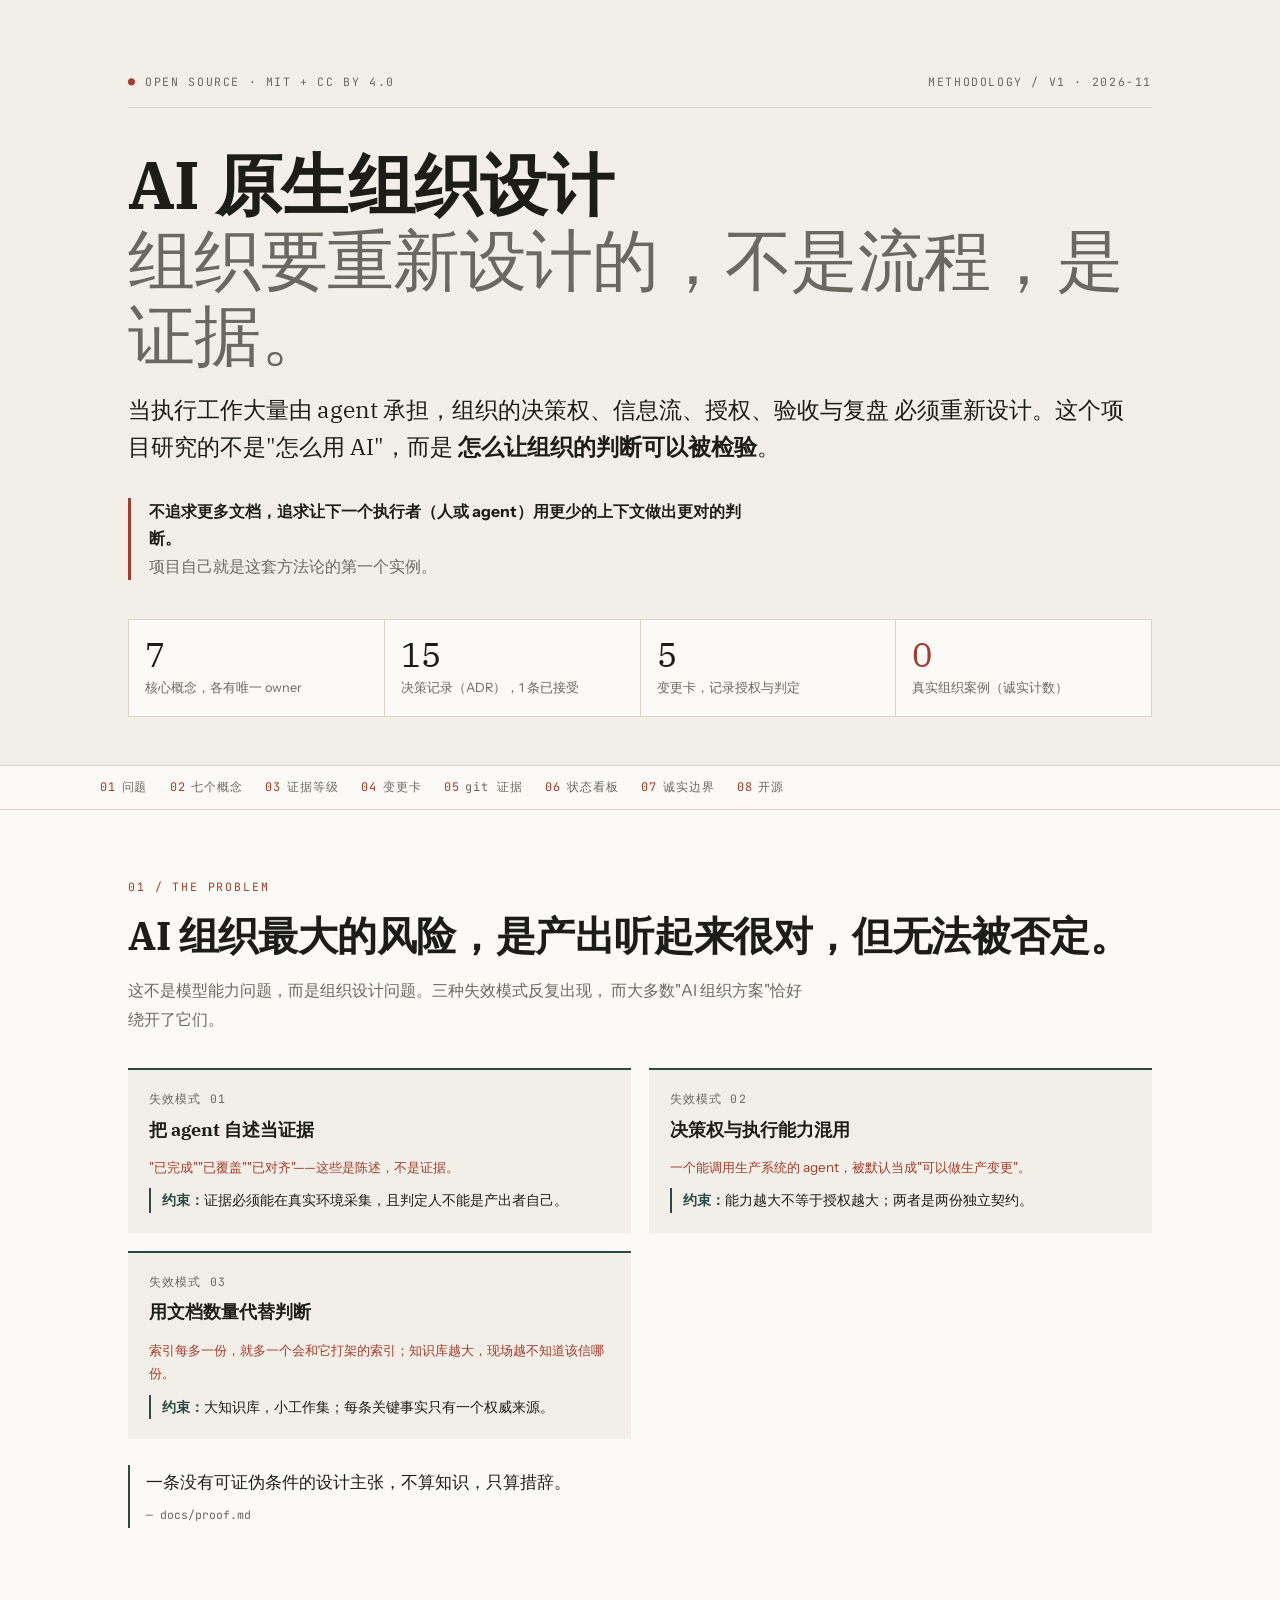
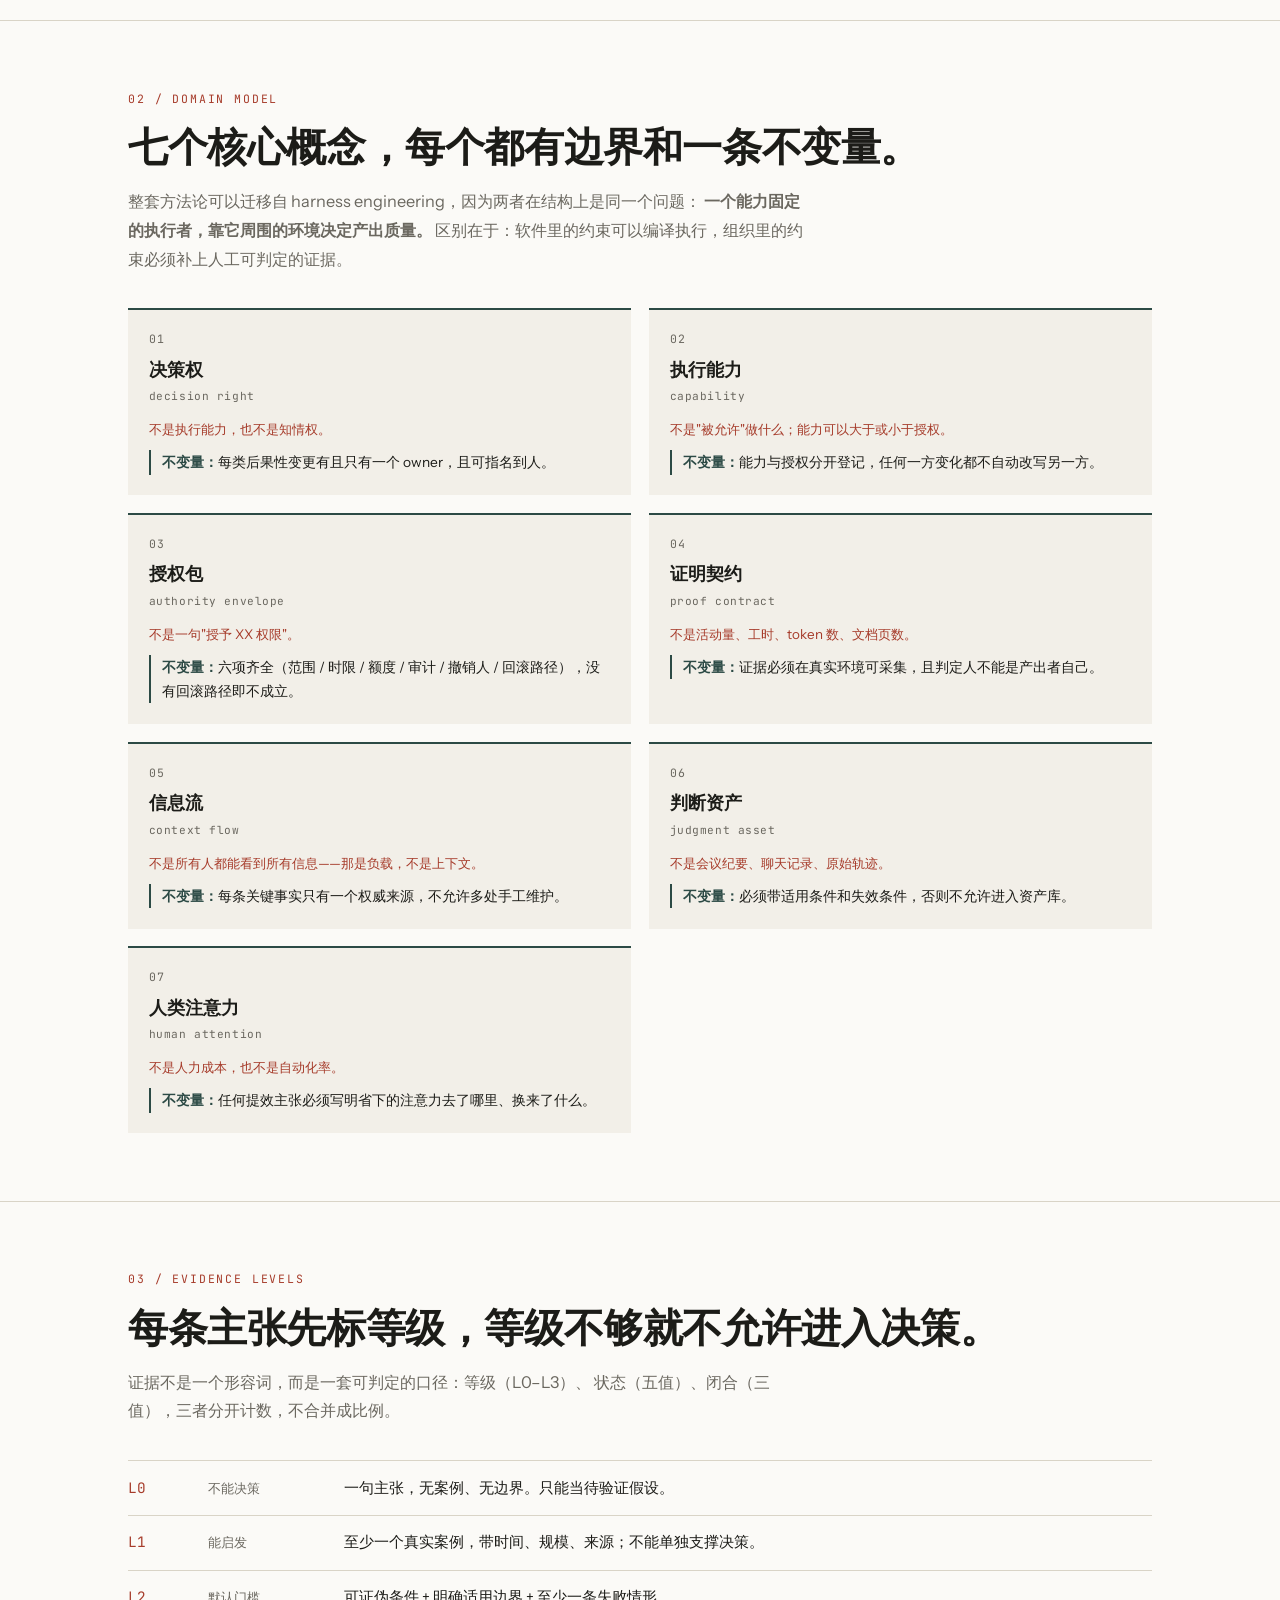
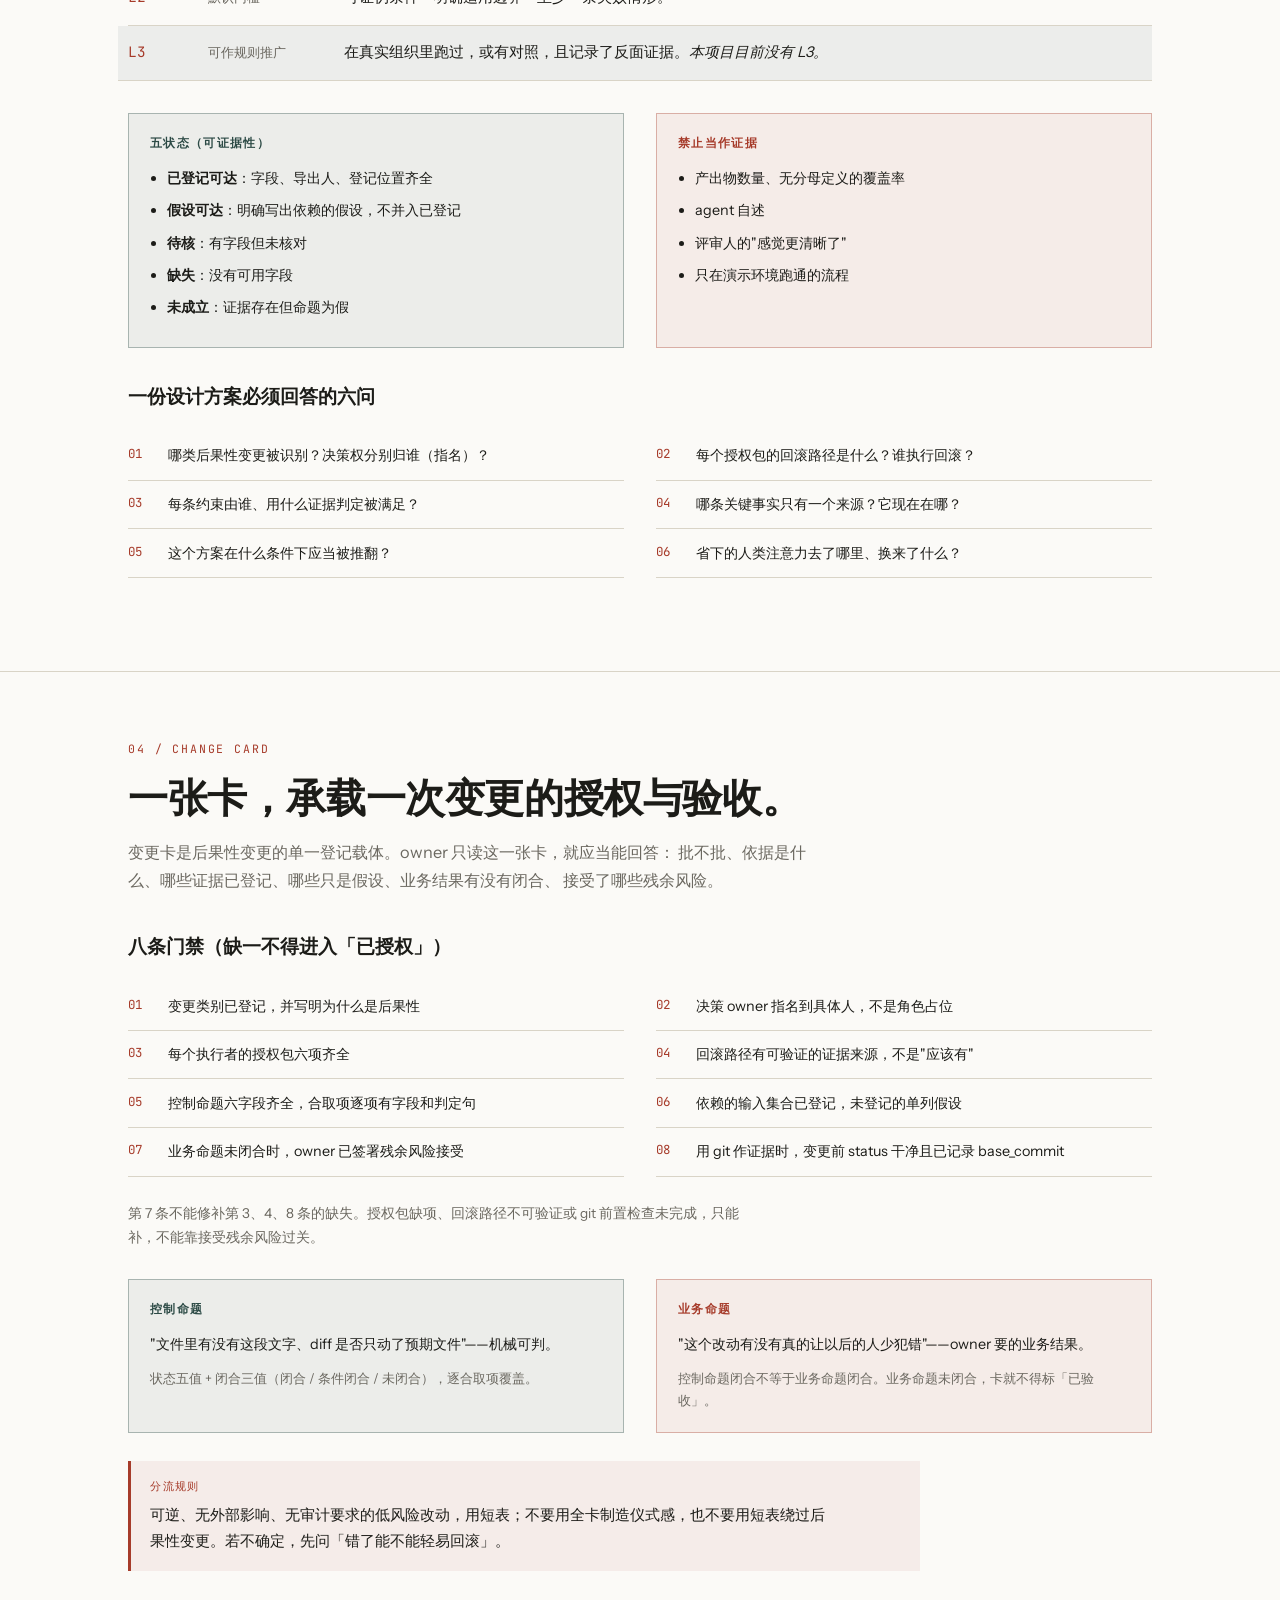
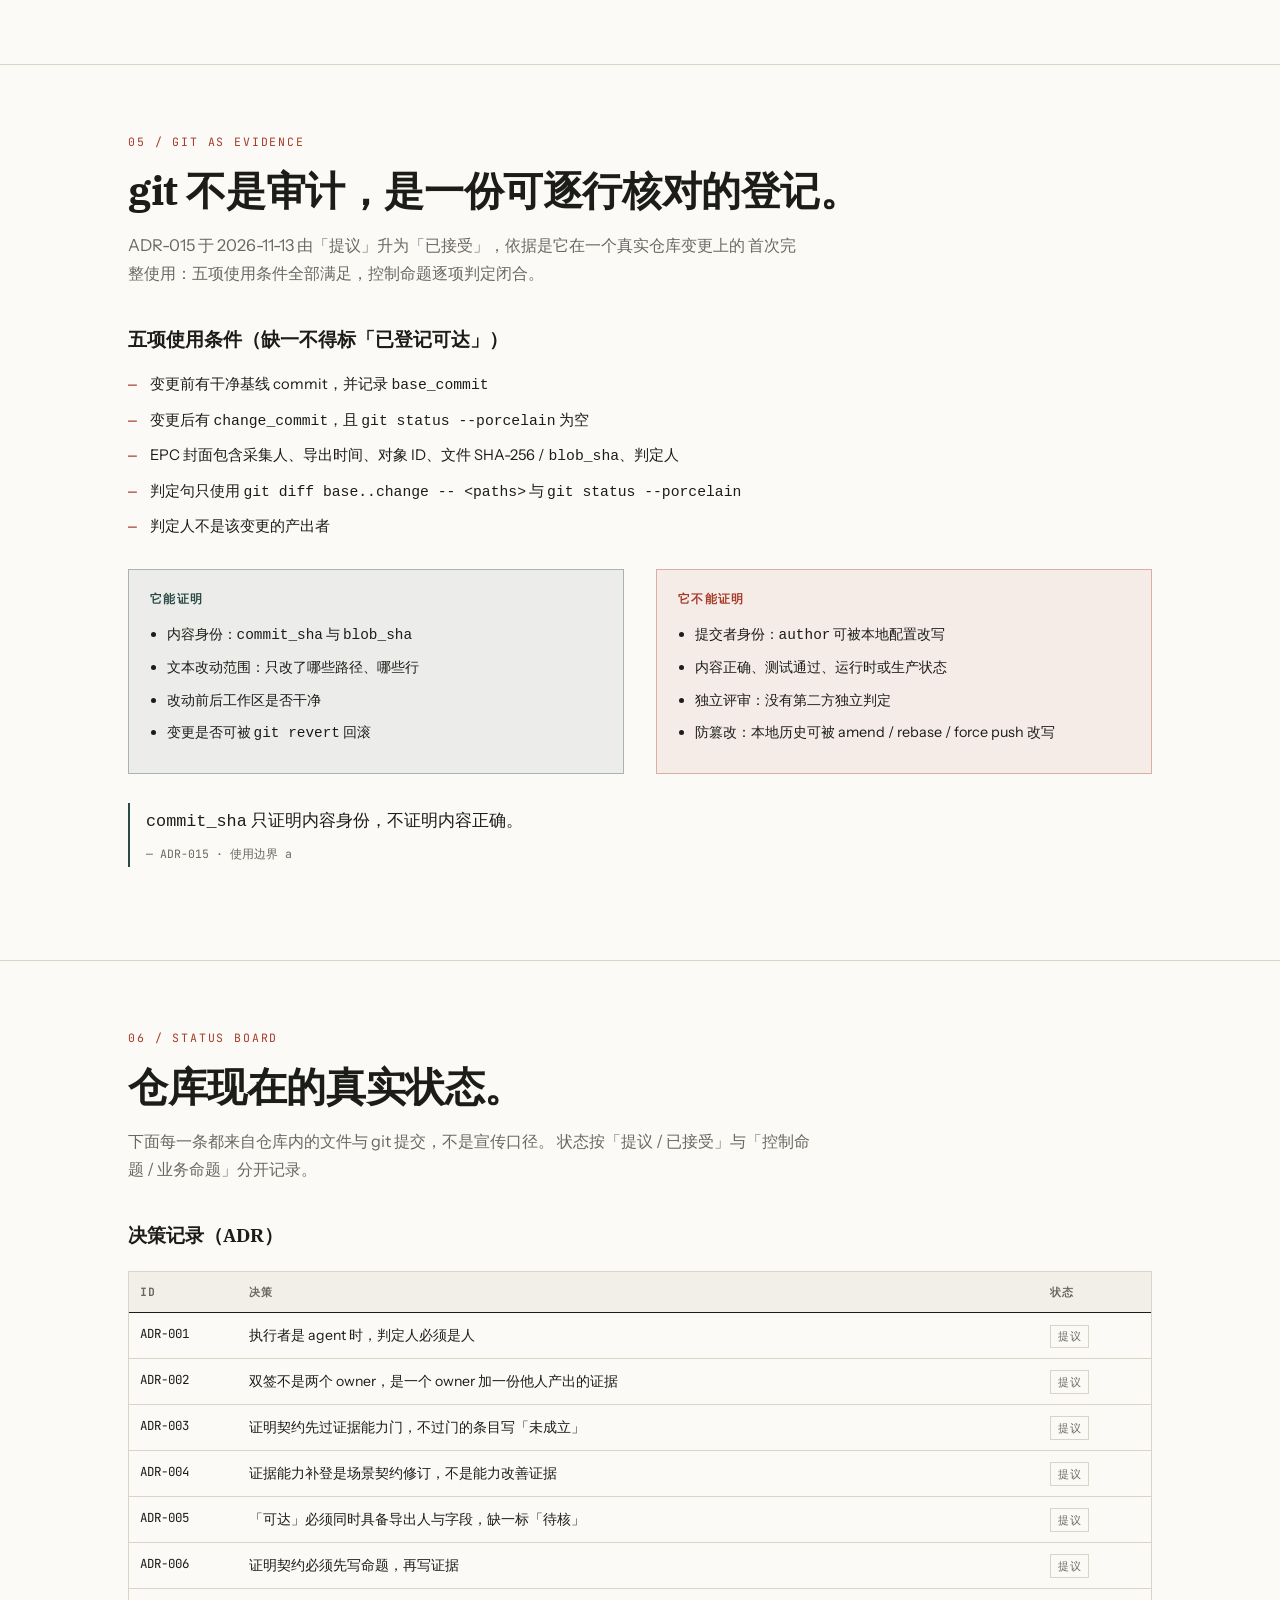
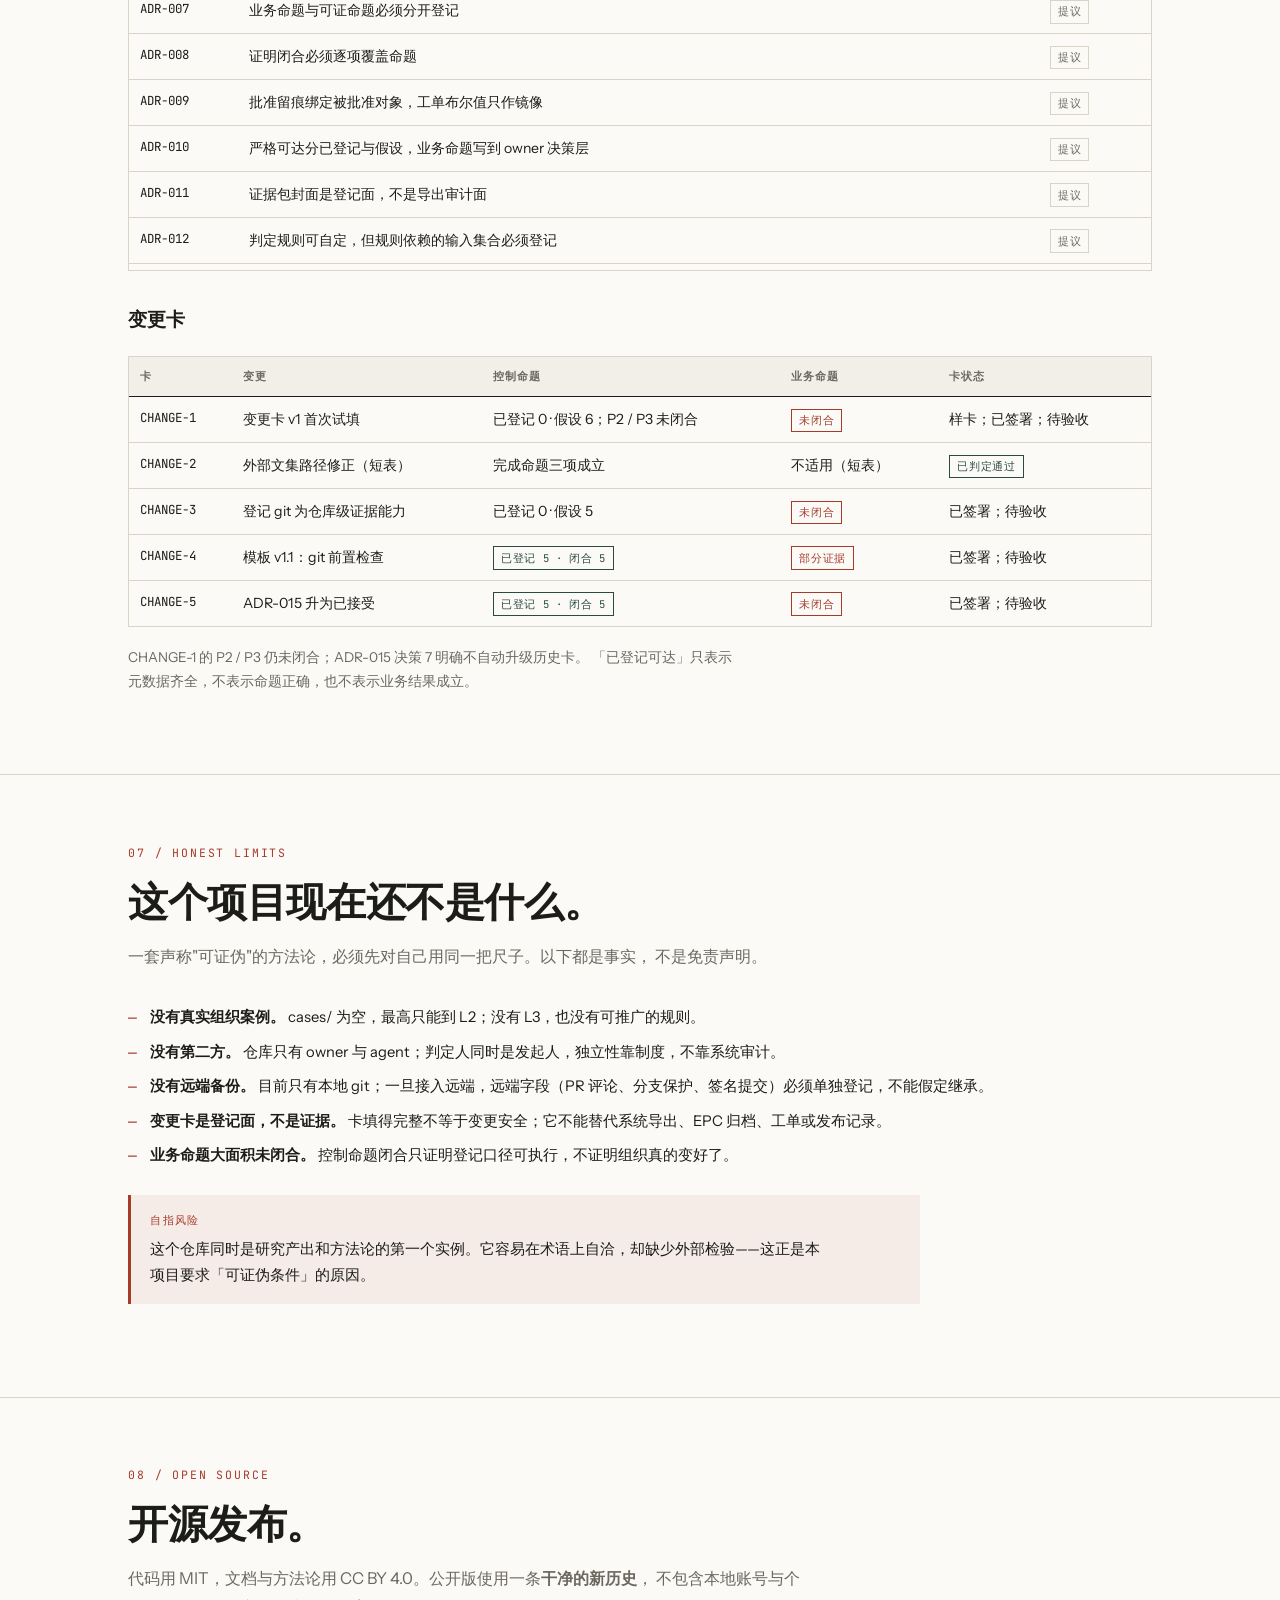
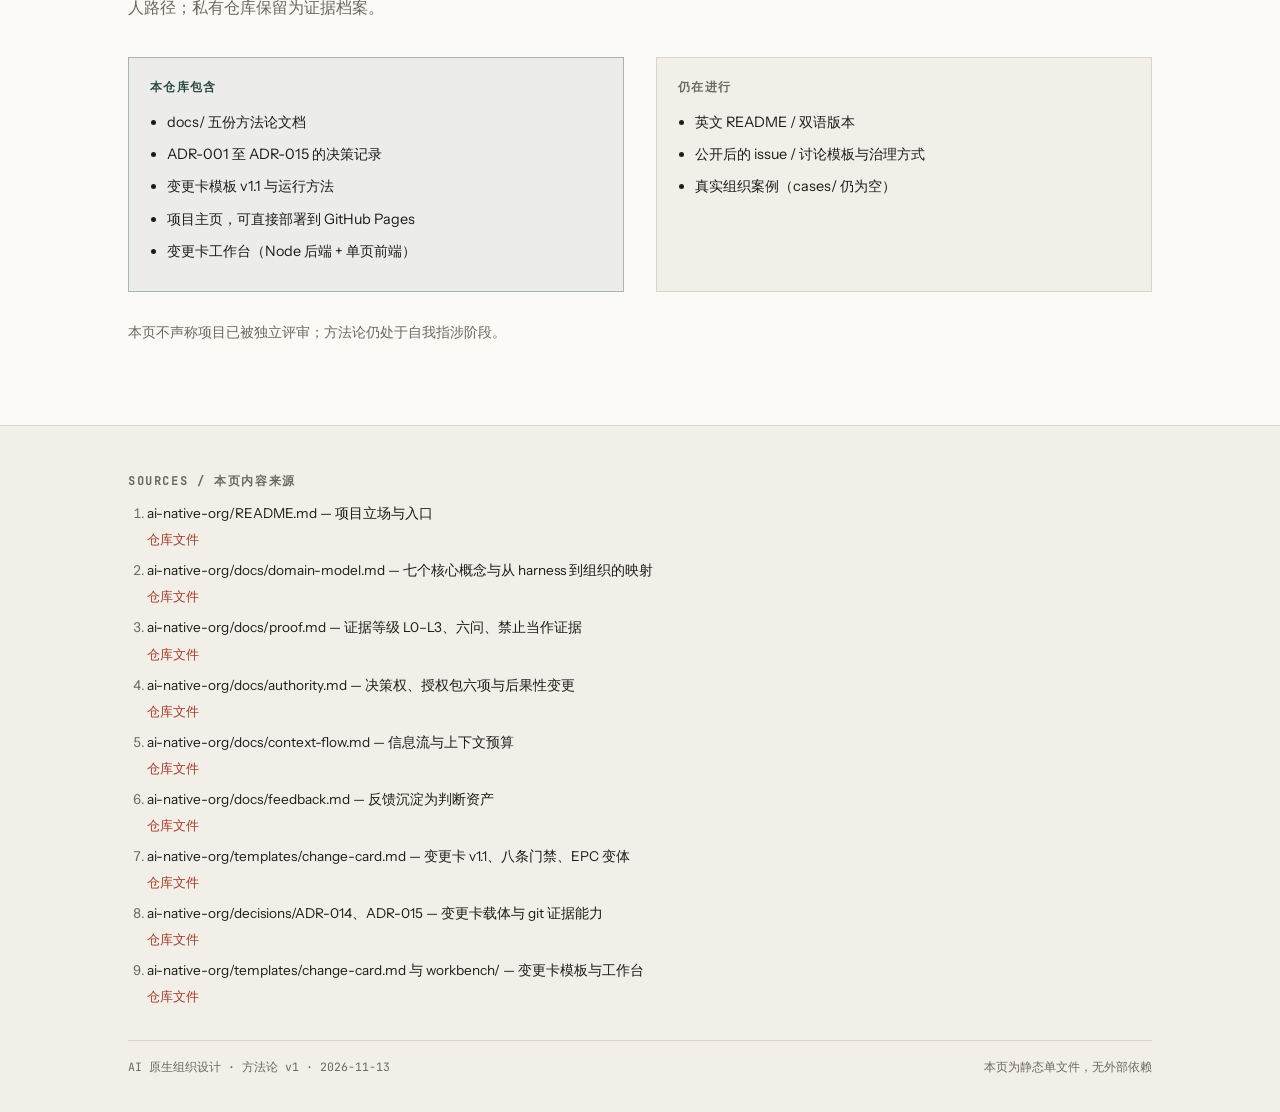
==== site/index.html @ 177c0bd3 "初始化公开版：方法论文档、ADR、变更卡模板与工作台" ====
<!-- Generated by Trae Work -->
<!DOCTYPE html>
<html lang="zh-CN">
<head>
<meta charset="UTF-8">
<meta name="viewport" content="width=device-width, initial-scale=1.0">
<title>AI 原生组织设计 — 用证明契约重新设计组织</title>
<style>
  @font-face {
    font-family: "IBMPlexSerif";
    src: url("./_shared/fonts/IBMPlexSerif-Regular.ttf") format("truetype");
    font-weight: 400;
    font-style: normal;
    font-display: swap;
  }
  @font-face {
    font-family: "IBMPlexSerif";
    src: url("./_shared/fonts/IBMPlexSerif-Bold.ttf") format("truetype");
    font-weight: 700;
    font-style: normal;
    font-display: swap;
  }
  @font-face {
    font-family: "InstrumentSans";
    src: url("./_shared/fonts/InstrumentSans-Regular.ttf") format("truetype");
    font-weight: 400;
    font-style: normal;
    font-display: swap;
  }
  @font-face {
    font-family: "InstrumentSans";
    src: url("./_shared/fonts/InstrumentSans-Bold.ttf") format("truetype");
    font-weight: 700;
    font-style: normal;
    font-display: swap;
  }
  @font-face {
    font-family: "JetBrainsMono";
    src: url("./_shared/fonts/JetBrainsMono-Regular.ttf") format("truetype");
    font-weight: 400;
    font-style: normal;
    font-display: swap;
  }

  :root {
    --bg: #FBFAF7;
    --bg2: #F2EFE8;
    --bg3: #E9E5DB;
    --ink: #1C1C18;
    --muted: #6B6860;
    --rule: #D9D4C7;
    --accent: #A63B2A;
    --accent2: #2C4A45;
    --accent-soft: rgba(166, 59, 42, 0.07);
    --accent2-soft: rgba(44, 74, 69, 0.07);
    --serif: "IBMPlexSerif", "Noto Serif SC", "Songti SC", "SimSun", serif;
    --sans: "InstrumentSans", "Noto Sans SC", "PingFang SC", "Microsoft YaHei", sans-serif;
    --mono: "JetBrainsMono", "Cascadia Mono", Consolas, monospace;
  }

  * { box-sizing: border-box; }

  html { scroll-behavior: smooth; }

  body {
    margin: 0;
    background: var(--bg);
    color: var(--ink);
    font-family: var(--sans);
    font-size: 16px;
    line-height: 1.75;
    -webkit-font-smoothing: antialiased;
  }

  a { color: var(--accent2); text-decoration: none; border-bottom: 1px solid var(--rule); }
  a:hover { border-bottom-color: var(--accent2); }

  .wrap { max-width: 1080px; margin: 0 auto; padding: 0 28px; }

  /* ---------- hero ---------- */
  .hero {
    background: var(--bg2);
    border-bottom: 1px solid var(--rule);
    padding: 4.5rem 0 3rem;
  }
  .hero-top {
    display: flex;
    justify-content: space-between;
    align-items: baseline;
    gap: 1rem;
    font-family: var(--mono);
    font-size: 0.72rem;
    letter-spacing: 0.14em;
    text-transform: uppercase;
    color: var(--muted);
    border-bottom: 1px solid var(--rule);
    padding-bottom: 0.9rem;
  }
  .hero-top .dot { color: var(--accent); }
  h1 {
    font-family: var(--serif);
    font-weight: 700;
    font-size: clamp(2.4rem, 6vw, 4.2rem);
    line-height: 1.12;
    letter-spacing: -0.01em;
    margin: 2.4rem 0 1.2rem;
  }
  h1 .thin { font-weight: 400; color: var(--muted); }
  .hero-lede {
    font-family: var(--serif);
    font-size: clamp(1.1rem, 2.1vw, 1.42rem);
    line-height: 1.65;
    max-width: 44em;
    margin: 0 0 1.2rem;
  }
  .hero-quote {
    margin: 2rem 0 2.4rem;
    padding-left: 1.1rem;
    border-left: 3px solid var(--accent);
    color: var(--muted);
    font-size: 0.98rem;
    max-width: 40em;
  }
  .hero-quote strong { color: var(--ink); font-weight: 700; }

  .stat-grid {
    display: grid;
    grid-template-columns: repeat(4, 1fr);
    gap: 1px;
    background: var(--rule);
    border: 1px solid var(--rule);
  }
  .stat { background: var(--bg); padding: 1.1rem 1rem 1rem; }
  .stat .n {
    font-family: var(--serif);
    font-size: 2.1rem;
    line-height: 1.1;
    display: block;
  }
  .stat .n.accent { color: var(--accent); }
  .stat .lbl { font-size: 0.8rem; color: var(--muted); display: block; margin-top: 0.2rem; }

  .toc {
    position: sticky;
    top: 0;
    z-index: 10;
    background: rgba(251, 250, 247, 0.94);
    backdrop-filter: blur(6px);
    border-bottom: 1px solid var(--rule);
  }
  .toc-inner {
    display: flex;
    gap: 1.4rem;
    overflow-x: auto;
    padding: 0.7rem 0;
    font-family: var(--mono);
    font-size: 0.74rem;
    letter-spacing: 0.08em;
    white-space: nowrap;
  }
  .toc a { border-bottom: none; color: var(--muted); }
  .toc a:hover { color: var(--accent); }
  .toc a span { color: var(--accent); margin-right: 0.35rem; }

  /* ---------- sections ---------- */
  section { padding: 4.2rem 0; border-bottom: 1px solid var(--rule); }
  .kicker {
    font-family: var(--mono);
    font-size: 0.72rem;
    letter-spacing: 0.16em;
    text-transform: uppercase;
    color: var(--accent);
    margin-bottom: 0.8rem;
  }
  h2 {
    font-family: var(--serif);
    font-weight: 700;
    font-size: clamp(1.7rem, 3.2vw, 2.5rem);
    line-height: 1.25;
    margin: 0 0 1rem;
    letter-spacing: -0.01em;
  }
  .lede {
    color: var(--muted);
    max-width: 62ch;
    margin: 0 0 2.2rem;
    font-size: 1.02rem;
  }
  h3 {
    font-family: var(--serif);
    font-size: 1.18rem;
    font-weight: 700;
    margin: 2rem 0 0.7rem;
  }
  p { max-width: 68ch; }
  .small { font-size: 0.85rem; color: var(--muted); }

  .quote {
    font-family: var(--serif);
    font-size: 1.05rem;
    line-height: 1.7;
    border-left: 2px solid var(--accent2);
    padding: 0.2rem 0 0.2rem 1rem;
    color: var(--ink);
    margin: 1.6rem 0;
    max-width: 64ch;
  }
  .quote .src { display: block; font-family: var(--mono); font-size: 0.72rem; color: var(--muted); margin-top: 0.5rem; }

  /* ---------- concept grid ---------- */
  .concept-grid {
    display: grid;
    grid-template-columns: repeat(2, 1fr);
    gap: 1.1rem;
  }
  .concept {
    background: var(--bg2);
    border-top: 2px solid var(--accent2);
    padding: 1.2rem 1.3rem 1.3rem;
  }
  .concept .num {
    font-family: var(--mono);
    font-size: 0.72rem;
    color: var(--muted);
    letter-spacing: 0.1em;
  }
  .concept h4 {
    font-family: var(--serif);
    font-size: 1.12rem;
    margin: 0.25rem 0 0.15rem;
  }
  .concept .en {
    font-family: var(--mono);
    font-size: 0.7rem;
    color: var(--muted);
    letter-spacing: 0.05em;
  }
  .concept .not {
    font-size: 0.84rem;
    color: var(--accent);
    margin: 0.7rem 0 0.55rem;
  }
  .concept .inv {
    font-size: 0.86rem;
    border-left: 2px solid var(--accent2);
    padding-left: 0.7rem;
    color: var(--ink);
  }
  .concept .inv b { color: var(--accent2); font-weight: 700; }

  /* ---------- ladder ---------- */
  .ladder { margin: 1.2rem 0 2rem; border-top: 1px solid var(--rule); }
  .rung {
    display: grid;
    grid-template-columns: 4rem 7.5rem 1fr;
    gap: 1rem;
    align-items: baseline;
    padding: 0.85rem 0;
    border-bottom: 1px solid var(--rule);
  }
  .rung .lv { font-family: var(--mono); font-size: 0.9rem; color: var(--accent); }
  .rung .use { font-size: 0.8rem; color: var(--muted); }
  .rung .req { font-size: 0.92rem; }
  .rung.l3 { background: var(--accent2-soft); padding-left: 0.6rem; margin-left: -0.6rem; }

  .two-col {
    display: grid;
    grid-template-columns: 1fr 1fr;
    gap: 2rem;
    margin: 1.8rem 0;
  }
  .panel {
    border: 1px solid var(--rule);
    background: var(--bg2);
    padding: 1.2rem 1.3rem;
  }
  .panel h4 {
    font-family: var(--mono);
    font-size: 0.72rem;
    letter-spacing: 0.12em;
    text-transform: uppercase;
    margin: 0 0 0.8rem;
    color: var(--muted);
  }
  .panel ul { margin: 0; padding-left: 1.05rem; }
  .panel li { margin-bottom: 0.45rem; font-size: 0.9rem; }
  .panel.deny { border-color: rgba(166, 59, 42, 0.35); background: var(--accent-soft); }
  .panel.deny h4 { color: var(--accent); }
  .panel.allow { border-color: rgba(44, 74, 69, 0.35); background: var(--accent2-soft); }
  .panel.allow h4 { color: var(--accent2); }

  /* ---------- gates ---------- */
  .gates {
    display: grid;
    grid-template-columns: 1fr 1fr;
    gap: 0 2rem;
    margin: 1.2rem 0 1.6rem;
  }
  .gate {
    display: grid;
    grid-template-columns: 1.8rem 1fr;
    gap: 0.7rem;
    padding: 0.7rem 0;
    border-bottom: 1px solid var(--rule);
    font-size: 0.9rem;
  }
  .gate .g {
    font-family: var(--mono);
    font-size: 0.78rem;
    color: var(--accent);
  }

  /* ---------- tables ---------- */
  .table-wrap {
    overflow-x: auto;
    overflow-y: auto;
    max-height: 600px;
    border: 1px solid var(--rule);
    margin: 1.2rem 0;
    background: var(--bg);
  }
  table { width: 100%; border-collapse: collapse; font-size: 0.88rem; }
  th {
    font-family: var(--mono);
    font-size: 0.68rem;
    letter-spacing: 0.1em;
    text-transform: uppercase;
    text-align: left;
    color: var(--muted);
    padding: 0.65rem 0.7rem;
    border-bottom: 1px solid var(--ink);
    background: var(--bg2);
    position: sticky;
    top: 0;
    z-index: 1;
  }
  td { padding: 0.62rem 0.7rem; border-bottom: 1px solid var(--rule); vertical-align: top; }
  tr:last-child td { border-bottom: none; }
  td.id { font-family: var(--mono); font-size: 0.78rem; white-space: nowrap; }
  .pill {
    display: inline-block;
    font-family: var(--mono);
    font-size: 0.66rem;
    letter-spacing: 0.06em;
    padding: 0.1rem 0.45rem;
    border: 1px solid var(--rule);
    color: var(--muted);
    white-space: nowrap;
  }
  .pill.ok { color: var(--accent2); border-color: var(--accent2); }
  .pill.open { color: var(--accent); border-color: var(--accent); }
  .pill.partial { color: var(--muted); border-color: var(--muted); }

  /* ---------- callout ---------- */
  .callout {
    border-left: 3px solid var(--accent);
    background: var(--accent-soft);
    padding: 1rem 1.2rem;
    margin: 1.6rem 0;
    max-width: 72ch;
  }
  .callout p { margin: 0; font-size: 0.92rem; }
  .callout .t {
    font-family: var(--mono);
    font-size: 0.7rem;
    letter-spacing: 0.12em;
    text-transform: uppercase;
    color: var(--accent);
    display: block;
    margin-bottom: 0.4rem;
  }

  .checks { list-style: none; padding: 0; margin: 1rem 0; }
  .checks li {
    position: relative;
    padding-left: 1.4rem;
    margin-bottom: 0.55rem;
    font-size: 0.92rem;
  }
  .checks li::before {
    content: "—";
    position: absolute;
    left: 0;
    color: var(--accent);
    font-family: var(--mono);
  }

  footer { background: var(--bg2); padding: 3rem 0 2.4rem; }
  footer .sources h2 {
    font-family: var(--mono);
    font-size: 0.72rem;
    letter-spacing: 0.14em;
    text-transform: uppercase;
    color: var(--muted);
    margin: 0 0 0.8rem;
  }
  footer .sources ol { padding-left: 1.2rem; font-size: 0.85rem; color: var(--muted); }
  footer .sources li { margin-bottom: 0.5rem; overflow-wrap: break-word; word-break: break-all; }
  footer .sources .src-title { color: var(--ink); word-break: normal; }
  footer .sources .src-url { display: block; margin-top: 0.15rem; font-size: 0.82rem; color: var(--accent); word-break: break-all; }
  .footnote {
    margin-top: 2rem;
    padding-top: 1rem;
    border-top: 1px solid var(--rule);
    font-family: var(--mono);
    font-size: 0.72rem;
    color: var(--muted);
    display: flex;
    justify-content: space-between;
    gap: 1rem;
    flex-wrap: wrap;
  }

  @media (max-width: 820px) {
    .stat-grid { grid-template-columns: repeat(2, 1fr); }
    .concept-grid, .two-col, .gates { grid-template-columns: 1fr; }
    .rung { grid-template-columns: 3.2rem 1fr; }
    .rung .use { grid-column: 2; }
    .rung .req { grid-column: 2; }
    section { padding: 3rem 0; }
    .table-wrap { max-height: 480px; }
    table { min-width: 560px; }
  }

  @media print {
    .toc { display: none; }
    body { background: #fff; }
    section { page-break-inside: avoid; }
  }
</style>
</head>
<body>

<header class="hero">
  <div class="wrap">
    <div class="hero-top">
      <span><span class="dot">●</span> OPEN SOURCE · MIT + CC BY 4.0</span>
      <span>METHODOLOGY / v1 · 2026-11</span>
    </div>
    <h1>AI 原生组织设计<br><span class="thin">组织要重新设计的，不是流程，是证据。</span></h1>
    <p class="hero-lede">
      当执行工作大量由 agent 承担，组织的决策权、信息流、授权、验收与复盘
      必须重新设计。这个项目研究的不是"怎么用 AI"，而是
      <strong>怎么让组织的判断可以被检验</strong>。
    </p>
    <div class="hero-quote">
      <strong>不追求更多文档，追求让下一个执行者（人或 agent）用更少的上下文做出更对的判断。</strong><br>
      项目自己就是这套方法论的第一个实例。
    </div>
    <div class="stat-grid">
      <div class="stat"><span class="n">7</span><span class="lbl">核心概念，各有唯一 owner</span></div>
      <div class="stat"><span class="n">15</span><span class="lbl">决策记录（ADR），1 条已接受</span></div>
      <div class="stat"><span class="n">5</span><span class="lbl">变更卡，记录授权与判定</span></div>
      <div class="stat"><span class="n accent">0</span><span class="lbl">真实组织案例（诚实计数）</span></div>
    </div>
  </div>
</header>

<nav class="toc">
  <div class="wrap toc-inner">
    <a href="#problem"><span>01</span>问题</a>
    <a href="#concepts"><span>02</span>七个概念</a>
    <a href="#proof"><span>03</span>证据等级</a>
    <a href="#card"><span>04</span>变更卡</a>
    <a href="#git"><span>05</span>git 证据</a>
    <a href="#status"><span>06</span>状态看板</a>
    <a href="#limits"><span>07</span>诚实边界</a>
    <a href="#opensource"><span>08</span>开源</a>
  </div>
</nav>

<main>

<section id="problem">
  <div class="wrap">
    <div class="kicker">01 / The Problem</div>
    <h2>AI 组织最大的风险，是产出听起来很对，但无法被否定。</h2>
    <p class="lede">
      这不是模型能力问题，而是组织设计问题。三种失效模式反复出现，
      而大多数"AI 组织方案"恰好绕开了它们。
    </p>

    <div class="concept-grid">
      <div class="concept">
        <div class="num">失效模式 01</div>
        <h4>把 agent 自述当证据</h4>
        <p class="not">"已完成""已覆盖""已对齐"——这些是陈述，不是证据。</p>
        <div class="inv"><b>约束：</b>证据必须能在真实环境采集，且判定人不能是产出者自己。</div>
      </div>
      <div class="concept">
        <div class="num">失效模式 02</div>
        <h4>决策权与执行能力混用</h4>
        <p class="not">一个能调用生产系统的 agent，被默认当成"可以做生产变更"。</p>
        <div class="inv"><b>约束：</b>能力越大不等于授权越大；两者是两份独立契约。</div>
      </div>
      <div class="concept">
        <div class="num">失效模式 03</div>
        <h4>用文档数量代替判断</h4>
        <p class="not">索引每多一份，就多一个会和它打架的索引；知识库越大，现场越不知道该信哪份。</p>
        <div class="inv"><b>约束：</b>大知识库，小工作集；每条关键事实只有一个权威来源。</div>
      </div>
    </div>

    <div class="quote">
      一条没有可证伪条件的设计主张，不算知识，只算措辞。
      <span class="src">— docs/proof.md</span>
    </div>
  </div>
</section>

<section id="concepts">
  <div class="wrap">
    <div class="kicker">02 / Domain Model</div>
    <h2>七个核心概念，每个都有边界和一条不变量。</h2>
    <p class="lede">
      整套方法论可以迁移自 harness engineering，因为两者在结构上是同一个问题：
      <strong>一个能力固定的执行者，靠它周围的环境决定产出质量。</strong>
      区别在于：软件里的约束可以编译执行，组织里的约束必须补上人工可判定的证据。
    </p>

    <div class="concept-grid">
      <div class="concept">
        <div class="num">01</div>
        <h4>决策权</h4>
        <div class="en">decision right</div>
        <p class="not">不是执行能力，也不是知情权。</p>
        <div class="inv"><b>不变量：</b>每类后果性变更有且只有一个 owner，且可指名到人。</div>
      </div>
      <div class="concept">
        <div class="num">02</div>
        <h4>执行能力</h4>
        <div class="en">capability</div>
        <p class="not">不是"被允许"做什么；能力可以大于或小于授权。</p>
        <div class="inv"><b>不变量：</b>能力与授权分开登记，任何一方变化都不自动改写另一方。</div>
      </div>
      <div class="concept">
        <div class="num">03</div>
        <h4>授权包</h4>
        <div class="en">authority envelope</div>
        <p class="not">不是一句"授予 XX 权限"。</p>
        <div class="inv"><b>不变量：</b>六项齐全（范围 / 时限 / 额度 / 审计 / 撤销人 / 回滚路径），没有回滚路径即不成立。</div>
      </div>
      <div class="concept">
        <div class="num">04</div>
        <h4>证明契约</h4>
        <div class="en">proof contract</div>
        <p class="not">不是活动量、工时、token 数、文档页数。</p>
        <div class="inv"><b>不变量：</b>证据必须在真实环境可采集，且判定人不能是产出者自己。</div>
      </div>
      <div class="concept">
        <div class="num">05</div>
        <h4>信息流</h4>
        <div class="en">context flow</div>
        <p class="not">不是所有人都能看到所有信息——那是负载，不是上下文。</p>
        <div class="inv"><b>不变量：</b>每条关键事实只有一个权威来源，不允许多处手工维护。</div>
      </div>
      <div class="concept">
        <div class="num">06</div>
        <h4>判断资产</h4>
        <div class="en">judgment asset</div>
        <p class="not">不是会议纪要、聊天记录、原始轨迹。</p>
        <div class="inv"><b>不变量：</b>必须带适用条件和失效条件，否则不允许进入资产库。</div>
      </div>
      <div class="concept">
        <div class="num">07</div>
        <h4>人类注意力</h4>
        <div class="en">human attention</div>
        <p class="not">不是人力成本，也不是自动化率。</p>
        <div class="inv"><b>不变量：</b>任何提效主张必须写明省下的注意力去了哪里、换来了什么。</div>
      </div>
    </div>
  </div>
</section>

<section id="proof">
  <div class="wrap">
    <div class="kicker">03 / Evidence Levels</div>
    <h2>每条主张先标等级，等级不够就不允许进入决策。</h2>
    <p class="lede">
      证据不是一个形容词，而是一套可判定的口径：等级（L0–L3）、
      状态（五值）、闭合（三值），三者分开计数，不合并成比例。
    </p>

    <div class="ladder">
      <div class="rung">
        <span class="lv">L0</span>
        <span class="use">不能决策</span>
        <span class="req">一句主张，无案例、无边界。只能当待验证假设。</span>
      </div>
      <div class="rung">
        <span class="lv">L1</span>
        <span class="use">能启发</span>
        <span class="req">至少一个真实案例，带时间、规模、来源；不能单独支撑决策。</span>
      </div>
      <div class="rung">
        <span class="lv">L2</span>
        <span class="use">默认门槛</span>
        <span class="req">可证伪条件 + 明确适用边界 + 至少一条失败情形。</span>
      </div>
      <div class="rung l3">
        <span class="lv">L3</span>
        <span class="use">可作规则推广</span>
        <span class="req">在真实组织里跑过，或有对照，且记录了反面证据。<em>本项目目前没有 L3。</em></span>
      </div>
    </div>

    <div class="two-col">
      <div class="panel allow">
        <h4>五状态（可证据性）</h4>
        <ul>
          <li><strong>已登记可达</strong>：字段、导出人、登记位置齐全</li>
          <li><strong>假设可达</strong>：明确写出依赖的假设，不并入已登记</li>
          <li><strong>待核</strong>：有字段但未核对</li>
          <li><strong>缺失</strong>：没有可用字段</li>
          <li><strong>未成立</strong>：证据存在但命题为假</li>
        </ul>
      </div>
      <div class="panel deny">
        <h4>禁止当作证据</h4>
        <ul>
          <li>产出物数量、无分母定义的覆盖率</li>
          <li>agent 自述</li>
          <li>评审人的"感觉更清晰了"</li>
          <li>只在演示环境跑通的流程</li>
        </ul>
      </div>
    </div>

    <h3>一份设计方案必须回答的六问</h3>
    <div class="gates">
      <div class="gate"><span class="g">01</span><span>哪类后果性变更被识别？决策权分别归谁（指名）？</span></div>
      <div class="gate"><span class="g">02</span><span>每个授权包的回滚路径是什么？谁执行回滚？</span></div>
      <div class="gate"><span class="g">03</span><span>每条约束由谁、用什么证据判定被满足？</span></div>
      <div class="gate"><span class="g">04</span><span>哪条关键事实只有一个来源？它现在在哪？</span></div>
      <div class="gate"><span class="g">05</span><span>这个方案在什么条件下应当被推翻？</span></div>
      <div class="gate"><span class="g">06</span><span>省下的人类注意力去了哪里、换来了什么？</span></div>
    </div>
  </div>
</section>

<section id="card">
  <div class="wrap">
    <div class="kicker">04 / Change Card</div>
    <h2>一张卡，承载一次变更的授权与验收。</h2>
    <p class="lede">
      变更卡是后果性变更的单一登记载体。owner 只读这一张卡，就应当能回答：
      批不批、依据是什么、哪些证据已登记、哪些只是假设、业务结果有没有闭合、
      接受了哪些残余风险。
    </p>

    <h3>八条门禁（缺一不得进入「已授权」）</h3>
    <div class="gates">
      <div class="gate"><span class="g">01</span><span>变更类别已登记，并写明为什么是后果性</span></div>
      <div class="gate"><span class="g">02</span><span>决策 owner 指名到具体人，不是角色占位</span></div>
      <div class="gate"><span class="g">03</span><span>每个执行者的授权包六项齐全</span></div>
      <div class="gate"><span class="g">04</span><span>回滚路径有可验证的证据来源，不是"应该有"</span></div>
      <div class="gate"><span class="g">05</span><span>控制命题六字段齐全，合取项逐项有字段和判定句</span></div>
      <div class="gate"><span class="g">06</span><span>依赖的输入集合已登记，未登记的单列假设</span></div>
      <div class="gate"><span class="g">07</span><span>业务命题未闭合时，owner 已签署残余风险接受</span></div>
      <div class="gate"><span class="g">08</span><span>用 git 作证据时，变更前 status 干净且已记录 base_commit</span></div>
    </div>
    <p class="small">第 7 条不能修补第 3、4、8 条的缺失。授权包缺项、回滚路径不可验证或 git 前置检查未完成，只能补，不能靠接受残余风险过关。</p>

    <div class="two-col">
      <div class="panel allow">
        <h4>控制命题</h4>
        <p style="margin:0 0 .6rem;font-size:.9rem;">"文件里有没有这段文字、diff 是否只动了预期文件"——机械可判。</p>
        <p style="margin:0;font-size:.82rem;color:var(--muted);">状态五值 + 闭合三值（闭合 / 条件闭合 / 未闭合），逐合取项覆盖。</p>
      </div>
      <div class="panel deny">
        <h4>业务命题</h4>
        <p style="margin:0 0 .6rem;font-size:.9rem;">"这个改动有没有真的让以后的人少犯错"——owner 要的业务结果。</p>
        <p style="margin:0;font-size:.82rem;color:var(--muted);">控制命题闭合不等于业务命题闭合。业务命题未闭合，卡就不得标「已验收」。</p>
      </div>
    </div>

    <div class="callout">
      <span class="t">分流规则</span>
      <p>可逆、无外部影响、无审计要求的低风险改动，用短表；不要用全卡制造仪式感，也不要用短表绕过后果性变更。若不确定，先问「错了能不能轻易回滚」。</p>
    </div>
  </div>
</section>

<section id="git">
  <div class="wrap">
    <div class="kicker">05 / Git as Evidence</div>
    <h2>git 不是审计，是一份可逐行核对的登记。</h2>
    <p class="lede">
      ADR-015 于 2026-11-13 由「提议」升为「已接受」，依据是它在一个真实仓库变更上的
      首次完整使用：五项使用条件全部满足，控制命题逐项判定闭合。
    </p>

    <h3>五项使用条件（缺一不得标「已登记可达」）</h3>
    <ul class="checks">
      <li>变更前有干净基线 commit，并记录 <code>base_commit</code></li>
      <li>变更后有 <code>change_commit</code>，且 <code>git status --porcelain</code> 为空</li>
      <li>EPC 封面包含采集人、导出时间、对象 ID、文件 SHA-256 / <code>blob_sha</code>、判定人</li>
      <li>判定句只使用 <code>git diff base..change -- &lt;paths&gt;</code> 与 <code>git status --porcelain</code></li>
      <li>判定人不是该变更的产出者</li>
    </ul>

    <div class="two-col">
      <div class="panel allow">
        <h4>它能证明</h4>
        <ul>
          <li>内容身份：<code>commit_sha</code> 与 <code>blob_sha</code></li>
          <li>文本改动范围：只改了哪些路径、哪些行</li>
          <li>改动前后工作区是否干净</li>
          <li>变更是否可被 <code>git revert</code> 回滚</li>
        </ul>
      </div>
      <div class="panel deny">
        <h4>它不能证明</h4>
        <ul>
          <li>提交者身份：<code>author</code> 可被本地配置改写</li>
          <li>内容正确、测试通过、运行时或生产状态</li>
          <li>独立评审：没有第二方独立判定</li>
          <li>防篡改：本地历史可被 amend / rebase / force push 改写</li>
        </ul>
      </div>
    </div>

    <div class="quote">
      <code>commit_sha</code> 只证明内容身份，不证明内容正确。
      <span class="src">— ADR-015 · 使用边界 a</span>
    </div>
  </div>
</section>

<section id="status">
  <div class="wrap">
    <div class="kicker">06 / Status Board</div>
    <h2>仓库现在的真实状态。</h2>
    <p class="lede">
      下面每一条都来自仓库内的文件与 git 提交，不是宣传口径。
      状态按「提议 / 已接受」与「控制命题 / 业务命题」分开记录。
    </p>

    <h3>决策记录（ADR）</h3>
    <div class="table-wrap">
      <table>
        <thead>
          <tr><th>ID</th><th>决策</th><th>状态</th></tr>
        </thead>
        <tbody>
          <tr><td class="id">ADR-001</td><td>执行者是 agent 时，判定人必须是人</td><td><span class="pill">提议</span></td></tr>
          <tr><td class="id">ADR-002</td><td>双签不是两个 owner，是一个 owner 加一份他人产出的证据</td><td><span class="pill">提议</span></td></tr>
          <tr><td class="id">ADR-003</td><td>证明契约先过证据能力门，不过门的条目写「未成立」</td><td><span class="pill">提议</span></td></tr>
          <tr><td class="id">ADR-004</td><td>证据能力补登是场景契约修订，不是能力改善证据</td><td><span class="pill">提议</span></td></tr>
          <tr><td class="id">ADR-005</td><td>「可达」必须同时具备导出人与字段，缺一标「待核」</td><td><span class="pill">提议</span></td></tr>
          <tr><td class="id">ADR-006</td><td>证明契约必须先写命题，再写证据</td><td><span class="pill">提议</span></td></tr>
          <tr><td class="id">ADR-007</td><td>业务命题与可证命题必须分开登记</td><td><span class="pill">提议</span></td></tr>
          <tr><td class="id">ADR-008</td><td>证明闭合必须逐项覆盖命题</td><td><span class="pill">提议</span></td></tr>
          <tr><td class="id">ADR-009</td><td>批准留痕绑定被批准对象，工单布尔值只作镜像</td><td><span class="pill">提议</span></td></tr>
          <tr><td class="id">ADR-010</td><td>严格可达分已登记与假设，业务命题写到 owner 决策层</td><td><span class="pill">提议</span></td></tr>
          <tr><td class="id">ADR-011</td><td>证据包封面是登记面，不是导出审计面</td><td><span class="pill">提议</span></td></tr>
          <tr><td class="id">ADR-012</td><td>判定规则可自定，但规则依赖的输入集合必须登记</td><td><span class="pill">提议</span></td></tr>
          <tr><td class="id">ADR-013</td><td>结构化 PR 评论约定（release-go / copy-ok / postmortem / migration-review）</td><td><span class="pill">提议</span></td></tr>
          <tr><td class="id">ADR-014</td><td>变更卡是后果性变更的单一登记载体</td><td><span class="pill">提议</span></td></tr>
          <tr><td class="id">ADR-015</td><td>git 作为本仓库的登记级证据能力</td><td><span class="pill ok">已接受</span></td></tr>
        </tbody>
      </table>
    </div>

    <h3>变更卡</h3>
    <div class="table-wrap">
      <table>
        <thead>
          <tr><th>卡</th><th>变更</th><th>控制命题</th><th>业务命题</th><th>卡状态</th></tr>
        </thead>
        <tbody>
          <tr>
            <td class="id">CHANGE-1</td>
            <td>变更卡 v1 首次试填</td>
            <td>已登记 0 · 假设 6；P2 / P3 未闭合</td>
            <td><span class="pill open">未闭合</span></td>
            <td>样卡；已签署；待验收</td>
          </tr>
          <tr>
            <td class="id">CHANGE-2</td>
            <td>外部文集路径修正（短表）</td>
            <td>完成命题三项成立</td>
            <td>不适用（短表）</td>
            <td><span class="pill ok">已判定通过</span></td>
          </tr>
          <tr>
            <td class="id">CHANGE-3</td>
            <td>登记 git 为仓库级证据能力</td>
            <td>已登记 0 · 假设 5</td>
            <td><span class="pill open">未闭合</span></td>
            <td>已签署；待验收</td>
          </tr>
          <tr>
            <td class="id">CHANGE-4</td>
            <td>模板 v1.1：git 前置检查</td>
            <td><span class="pill ok">已登记 5 · 闭合 5</span></td>
            <td><span class="pill open">部分证据</span></td>
            <td>已签署；待验收</td>
          </tr>
          <tr>
            <td class="id">CHANGE-5</td>
            <td>ADR-015 升为已接受</td>
            <td><span class="pill ok">已登记 5 · 闭合 5</span></td>
            <td><span class="pill open">未闭合</span></td>
            <td>已签署；待验收</td>
          </tr>
        </tbody>
      </table>
    </div>
    <p class="small">
      CHANGE-1 的 P2 / P3 仍未闭合；ADR-015 决策 7 明确不自动升级历史卡。
      「已登记可达」只表示元数据齐全，不表示命题正确，也不表示业务结果成立。
    </p>
  </div>
</section>

<section id="limits">
  <div class="wrap">
    <div class="kicker">07 / Honest Limits</div>
    <h2>这个项目现在还不是什么。</h2>
    <p class="lede">
      一套声称"可证伪"的方法论，必须先对自己用同一把尺子。以下都是事实，
      不是免责声明。
    </p>

    <ul class="checks">
      <li><strong>没有真实组织案例。</strong> cases/ 为空，最高只能到 L2；没有 L3，也没有可推广的规则。</li>
      <li><strong>没有第二方。</strong> 仓库只有 owner 与 agent；判定人同时是发起人，独立性靠制度，不靠系统审计。</li>
      <li><strong>没有远端备份。</strong> 目前只有本地 git；一旦接入远端，远端字段（PR 评论、分支保护、签名提交）必须单独登记，不能假定继承。</li>
      <li><strong>变更卡是登记面，不是证据。</strong> 卡填得完整不等于变更安全；它不能替代系统导出、EPC 归档、工单或发布记录。</li>
      <li><strong>业务命题大面积未闭合。</strong> 控制命题闭合只证明登记口径可执行，不证明组织真的变好了。</li>
    </ul>

    <div class="callout">
      <span class="t">自指风险</span>
      <p>这个仓库同时是研究产出和方法论的第一个实例。它容易在术语上自洽，却缺少外部检验——这正是本项目要求「可证伪条件」的原因。</p>
    </div>
  </div>
</section>

<section id="opensource">
  <div class="wrap">
    <div class="kicker">08 / Open Source</div>
    <h2>开源发布。</h2>
    <p class="lede">
      代码用 MIT，文档与方法论用 CC BY 4.0。公开版使用一条<strong>干净的新历史</strong>，
      不包含本地账号与个人路径；私有仓库保留为证据档案。
    </p>

    <div class="two-col">
      <div class="panel allow">
        <h4>本仓库包含</h4>
        <ul>
          <li>docs/ 五份方法论文档</li>
          <li>ADR-001 至 ADR-015 的决策记录</li>
          <li>变更卡模板 v1.1 与运行方法</li>
          <li>项目主页，可直接部署到 GitHub Pages</li>
          <li>变更卡工作台（Node 后端 + 单页前端）</li>
        </ul>
      </div>
      <div class="panel">
        <h4>仍在进行</h4>
        <ul>
          <li>英文 README / 双语版本</li>
          <li>公开后的 issue / 讨论模板与治理方式</li>
          <li>真实组织案例（cases/ 仍为空）</li>
        </ul>
      </div>
    </div>

    <p class="small">
      本页不声称项目已被独立评审；方法论仍处于自我指涉阶段。
    </p>
  </div>
</section>

</main>

<footer>
  <div class="wrap">
    <div class="sources">
      <h2>Sources / 本页内容来源</h2>
      <ol>
        <li id="cite-1">
          <span class="src-title">ai-native-org/README.md — 项目立场与入口</span>
          <span class="src-url">仓库文件</span>
        </li>
        <li id="cite-2">
          <span class="src-title">ai-native-org/docs/domain-model.md — 七个核心概念与从 harness 到组织的映射</span>
          <span class="src-url">仓库文件</span>
        </li>
        <li id="cite-3">
          <span class="src-title">ai-native-org/docs/proof.md — 证据等级 L0–L3、六问、禁止当作证据</span>
          <span class="src-url">仓库文件</span>
        </li>
        <li id="cite-4">
          <span class="src-title">ai-native-org/docs/authority.md — 决策权、授权包六项与后果性变更</span>
          <span class="src-url">仓库文件</span>
        </li>
        <li id="cite-5">
          <span class="src-title">ai-native-org/docs/context-flow.md — 信息流与上下文预算</span>
          <span class="src-url">仓库文件</span>
        </li>
        <li id="cite-6">
          <span class="src-title">ai-native-org/docs/feedback.md — 反馈沉淀为判断资产</span>
          <span class="src-url">仓库文件</span>
        </li>
        <li id="cite-7">
          <span class="src-title">ai-native-org/templates/change-card.md — 变更卡 v1.1、八条门禁、EPC 变体</span>
          <span class="src-url">仓库文件</span>
        </li>
        <li id="cite-8">
          <span class="src-title">ai-native-org/decisions/ADR-014、ADR-015 — 变更卡载体与 git 证据能力</span>
          <span class="src-url">仓库文件</span>
        </li>
        <li id="cite-9">
          <span class="src-title">ai-native-org/templates/change-card.md 与 workbench/ — 变更卡模板与工作台</span>
          <span class="src-url">仓库文件</span>
        </li>
      </ol>
    </div>
    <div class="footnote">
      <span>AI 原生组织设计 · 方法论 v1 · 2026-11-13</span>
      <span>本页为静态单文件，无外部依赖</span>
    </div>
  </div>
</footer>

</body>
</html>
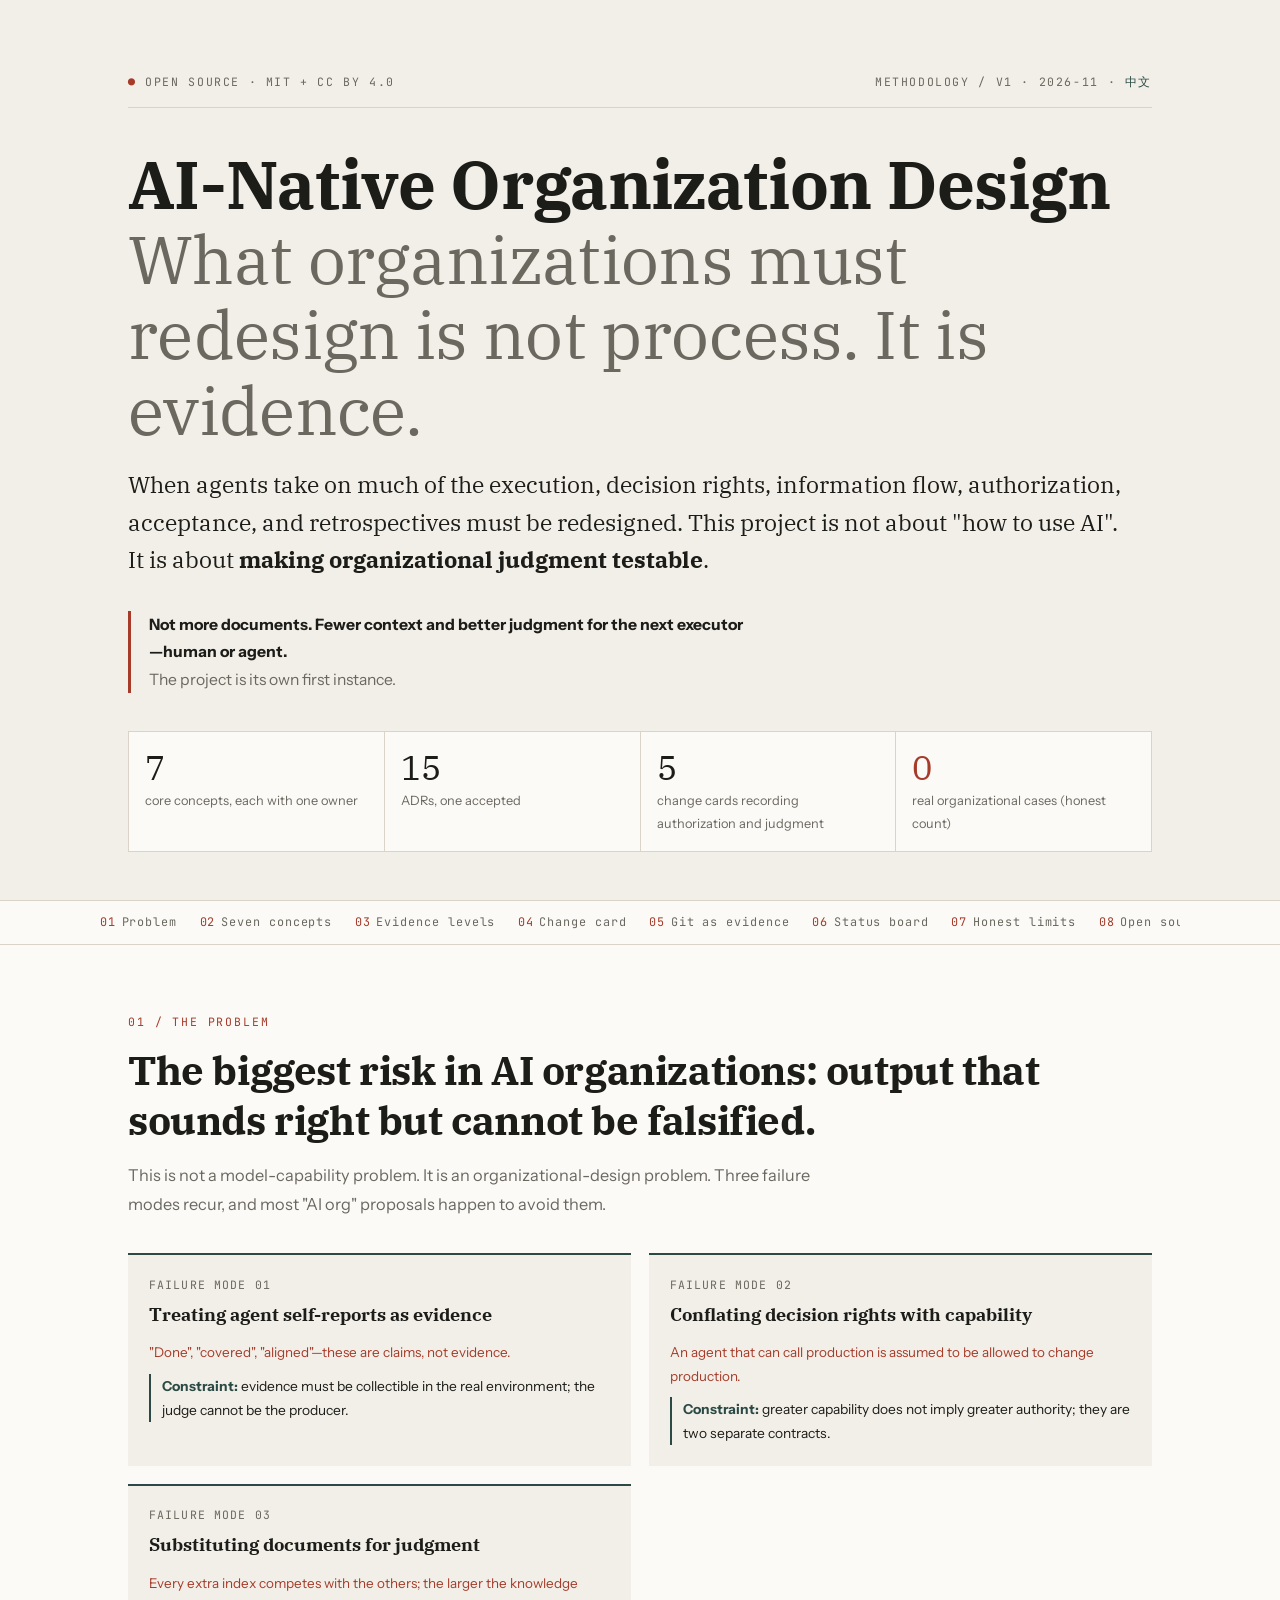
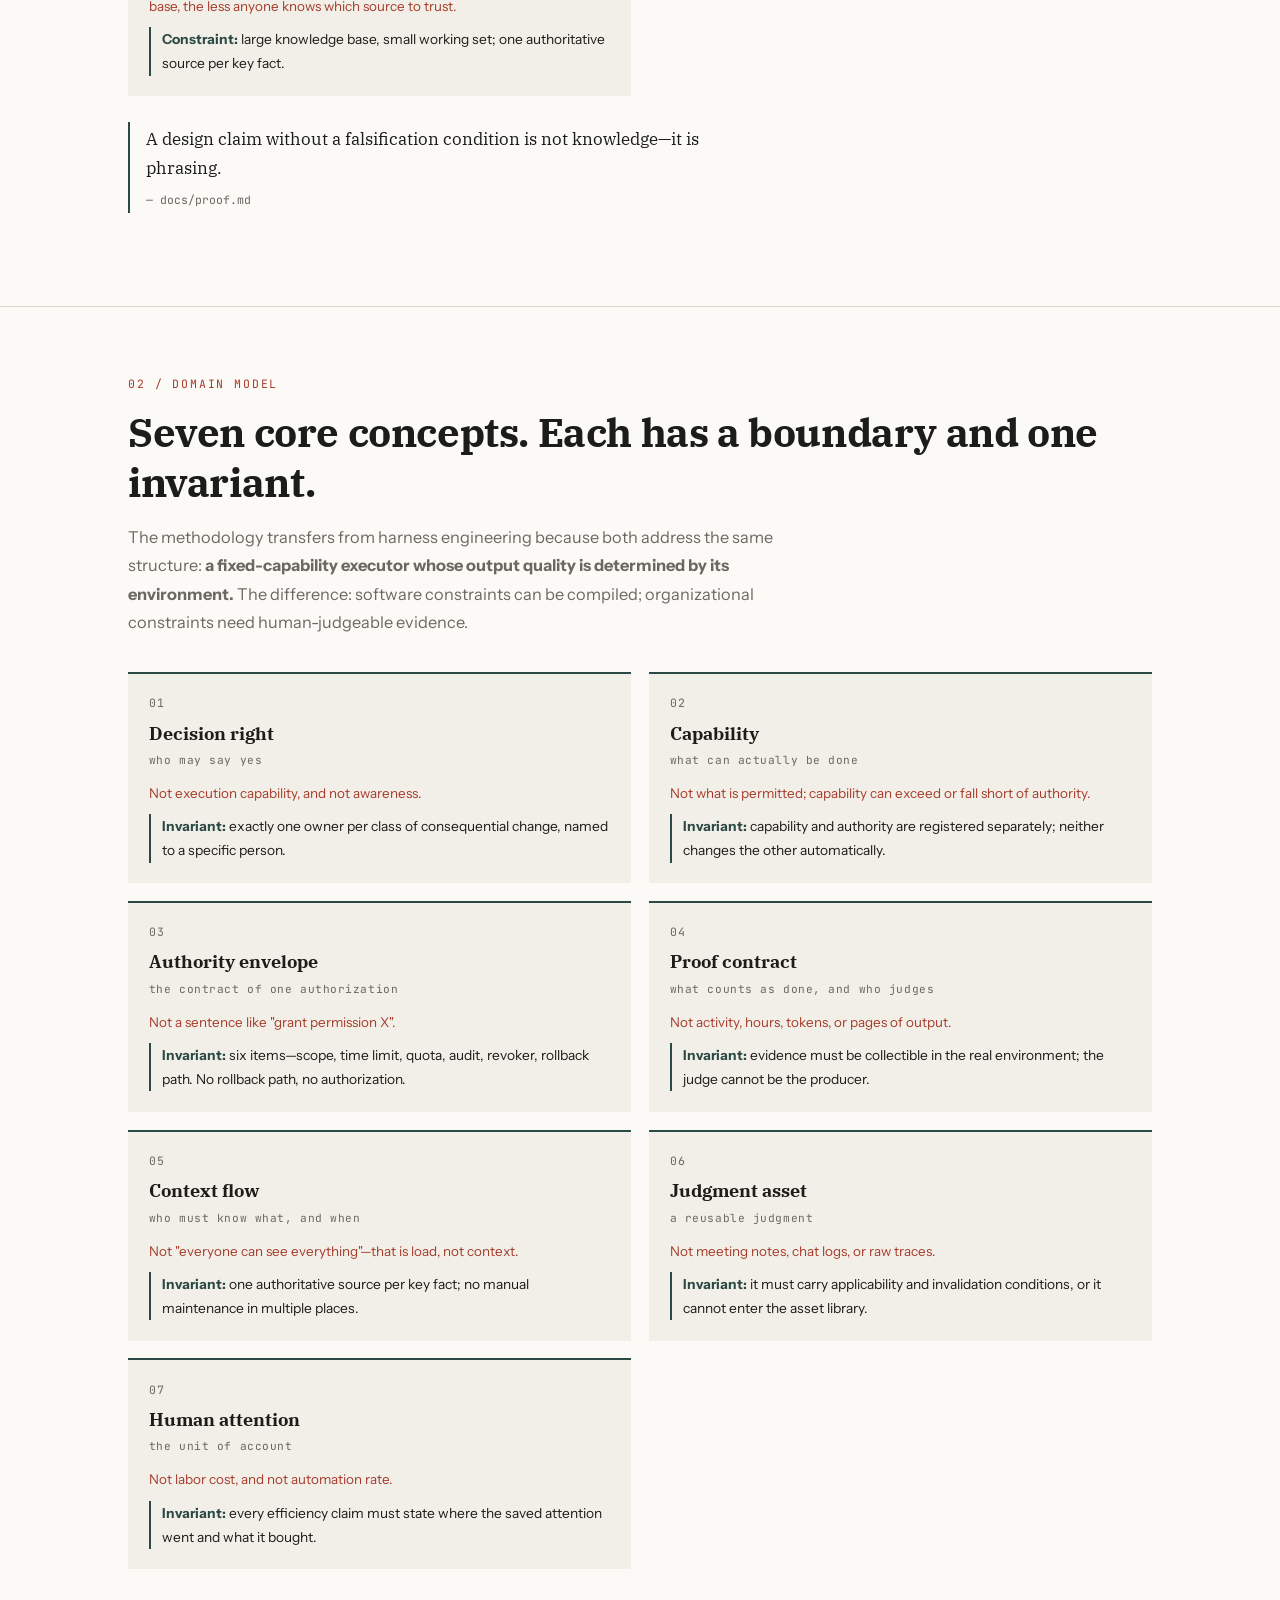
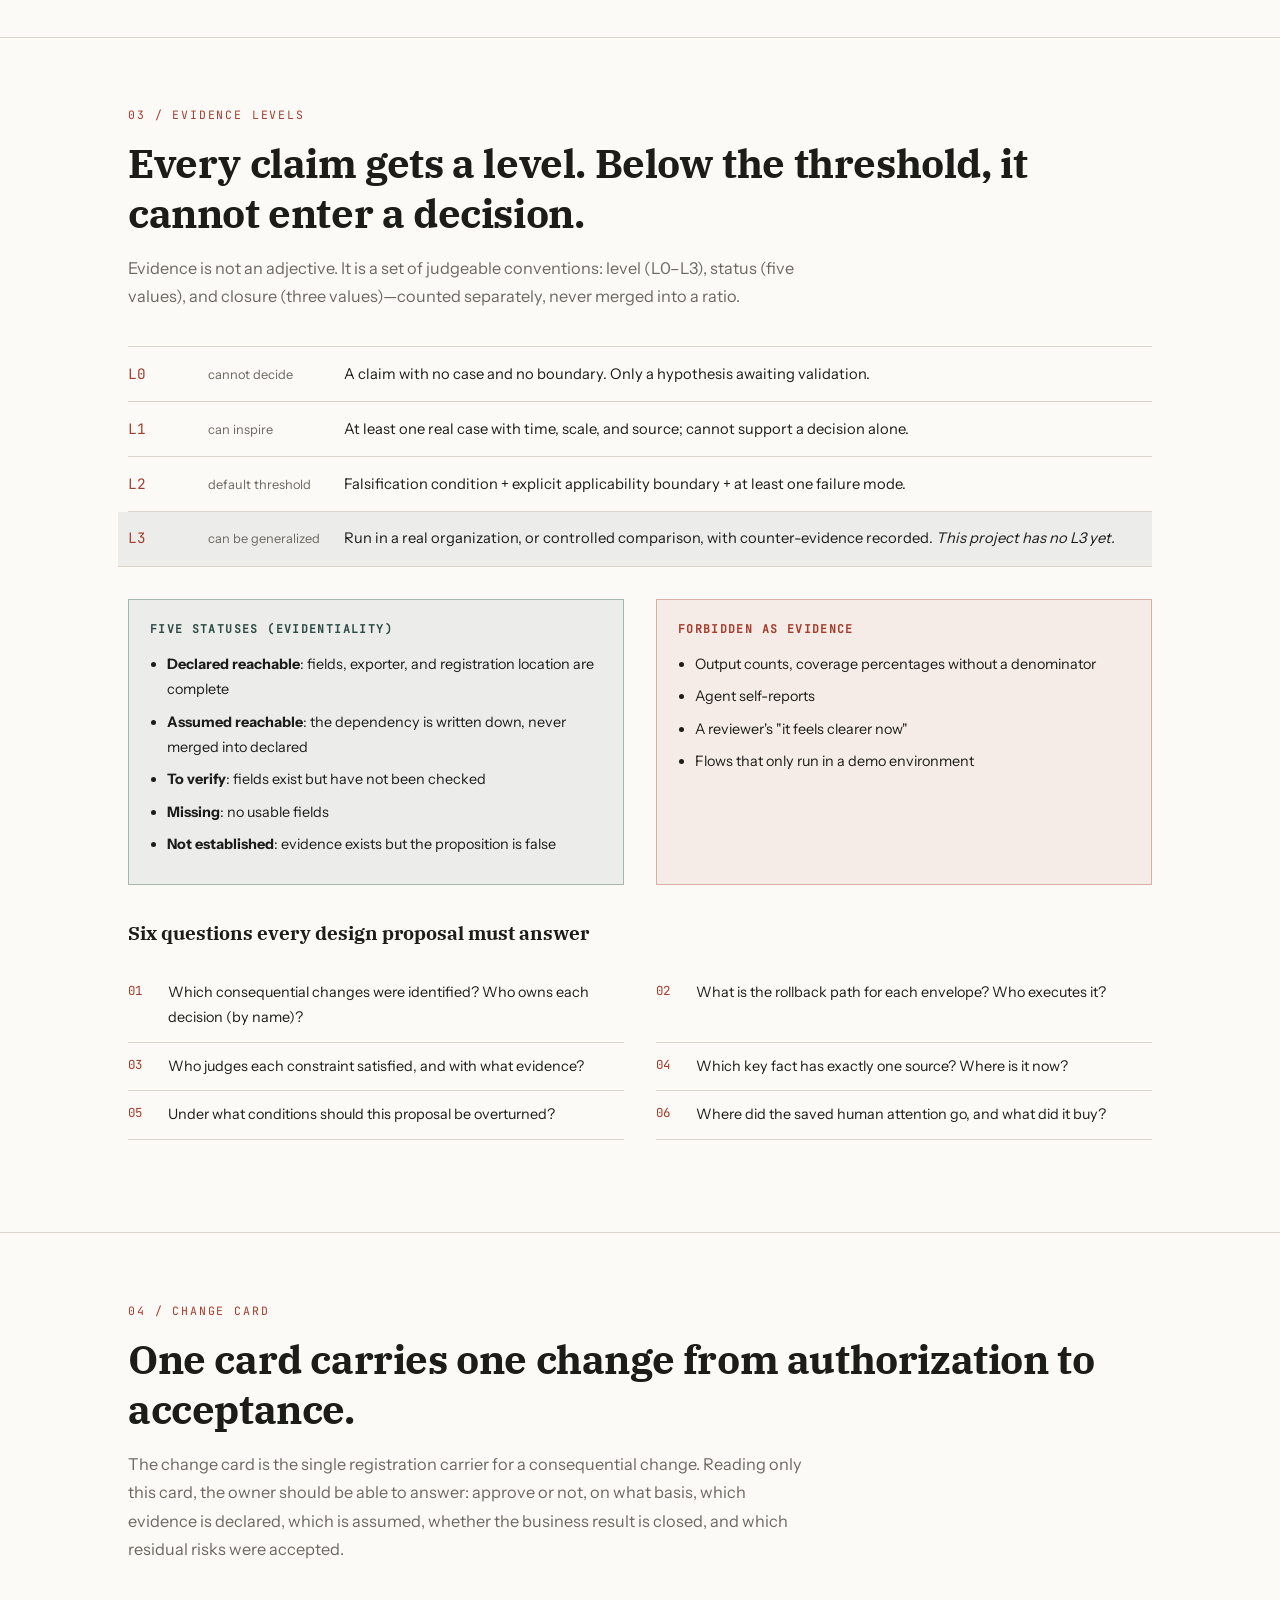
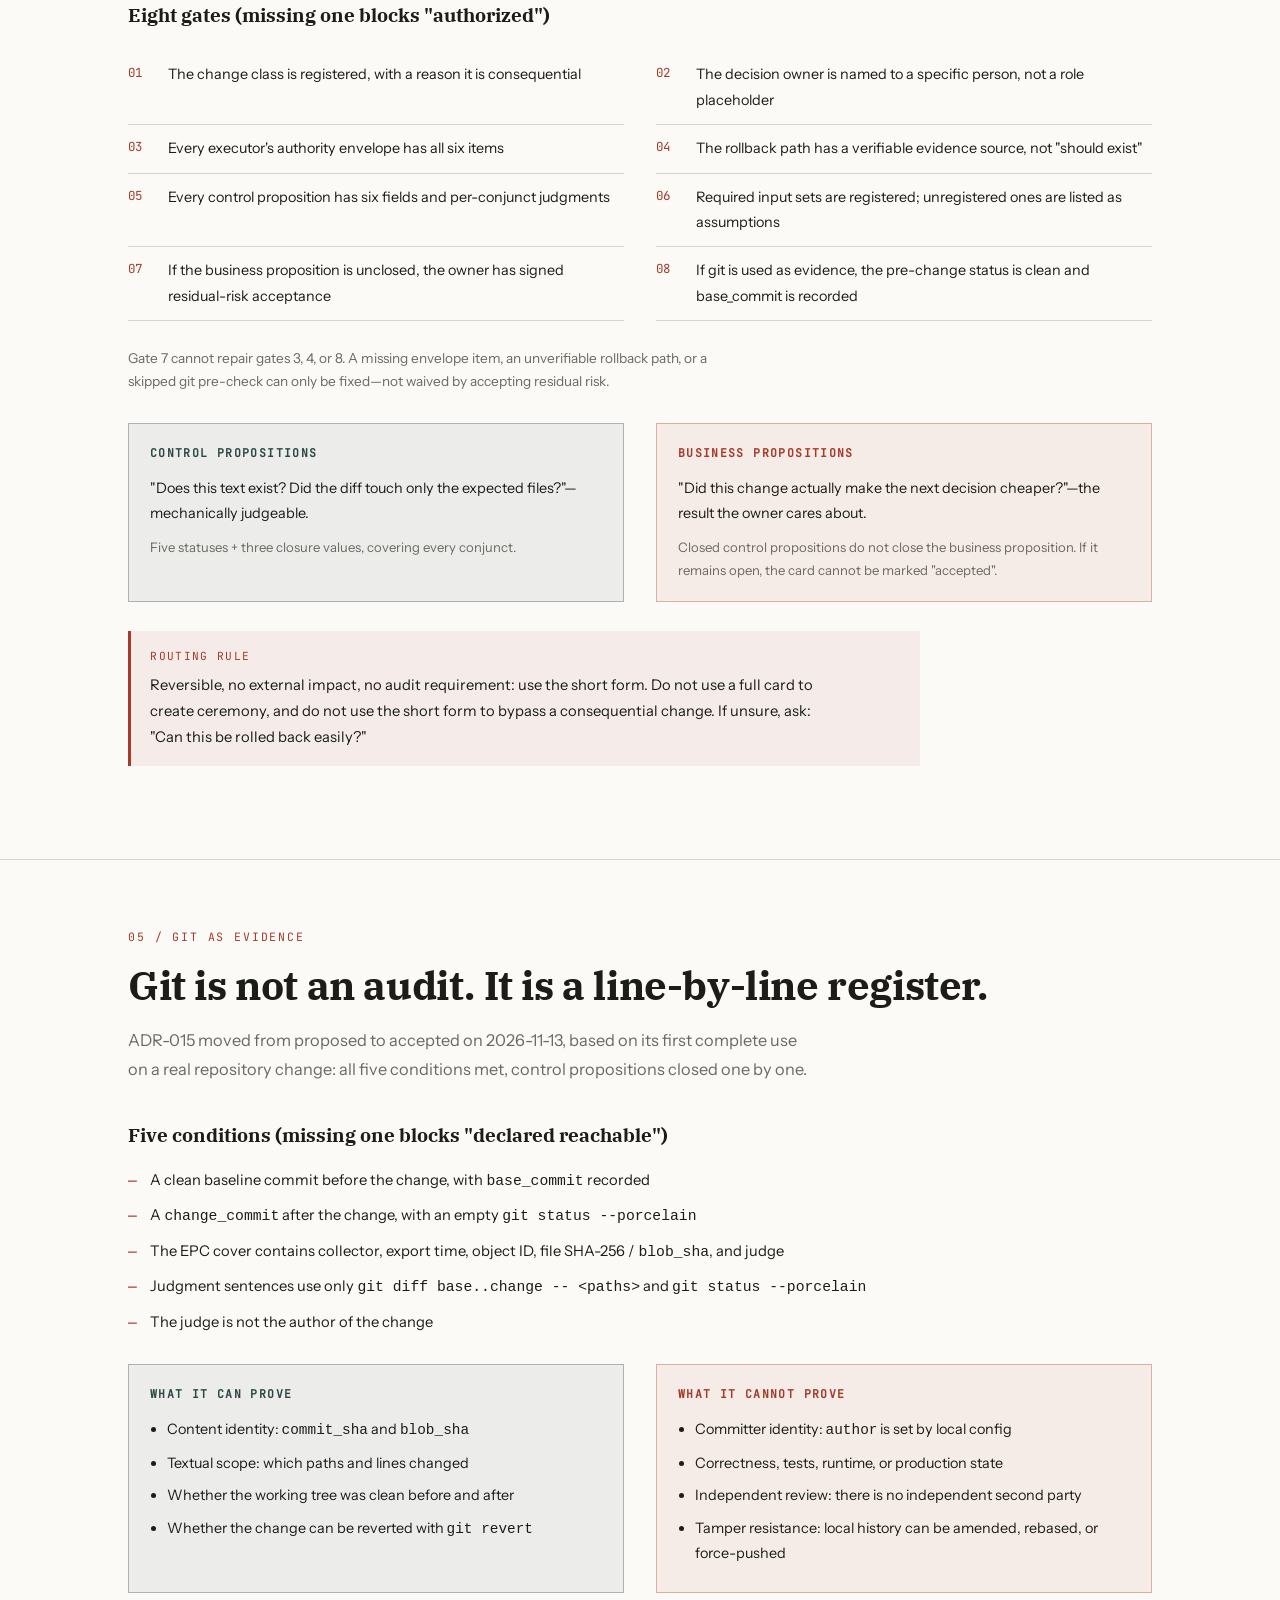
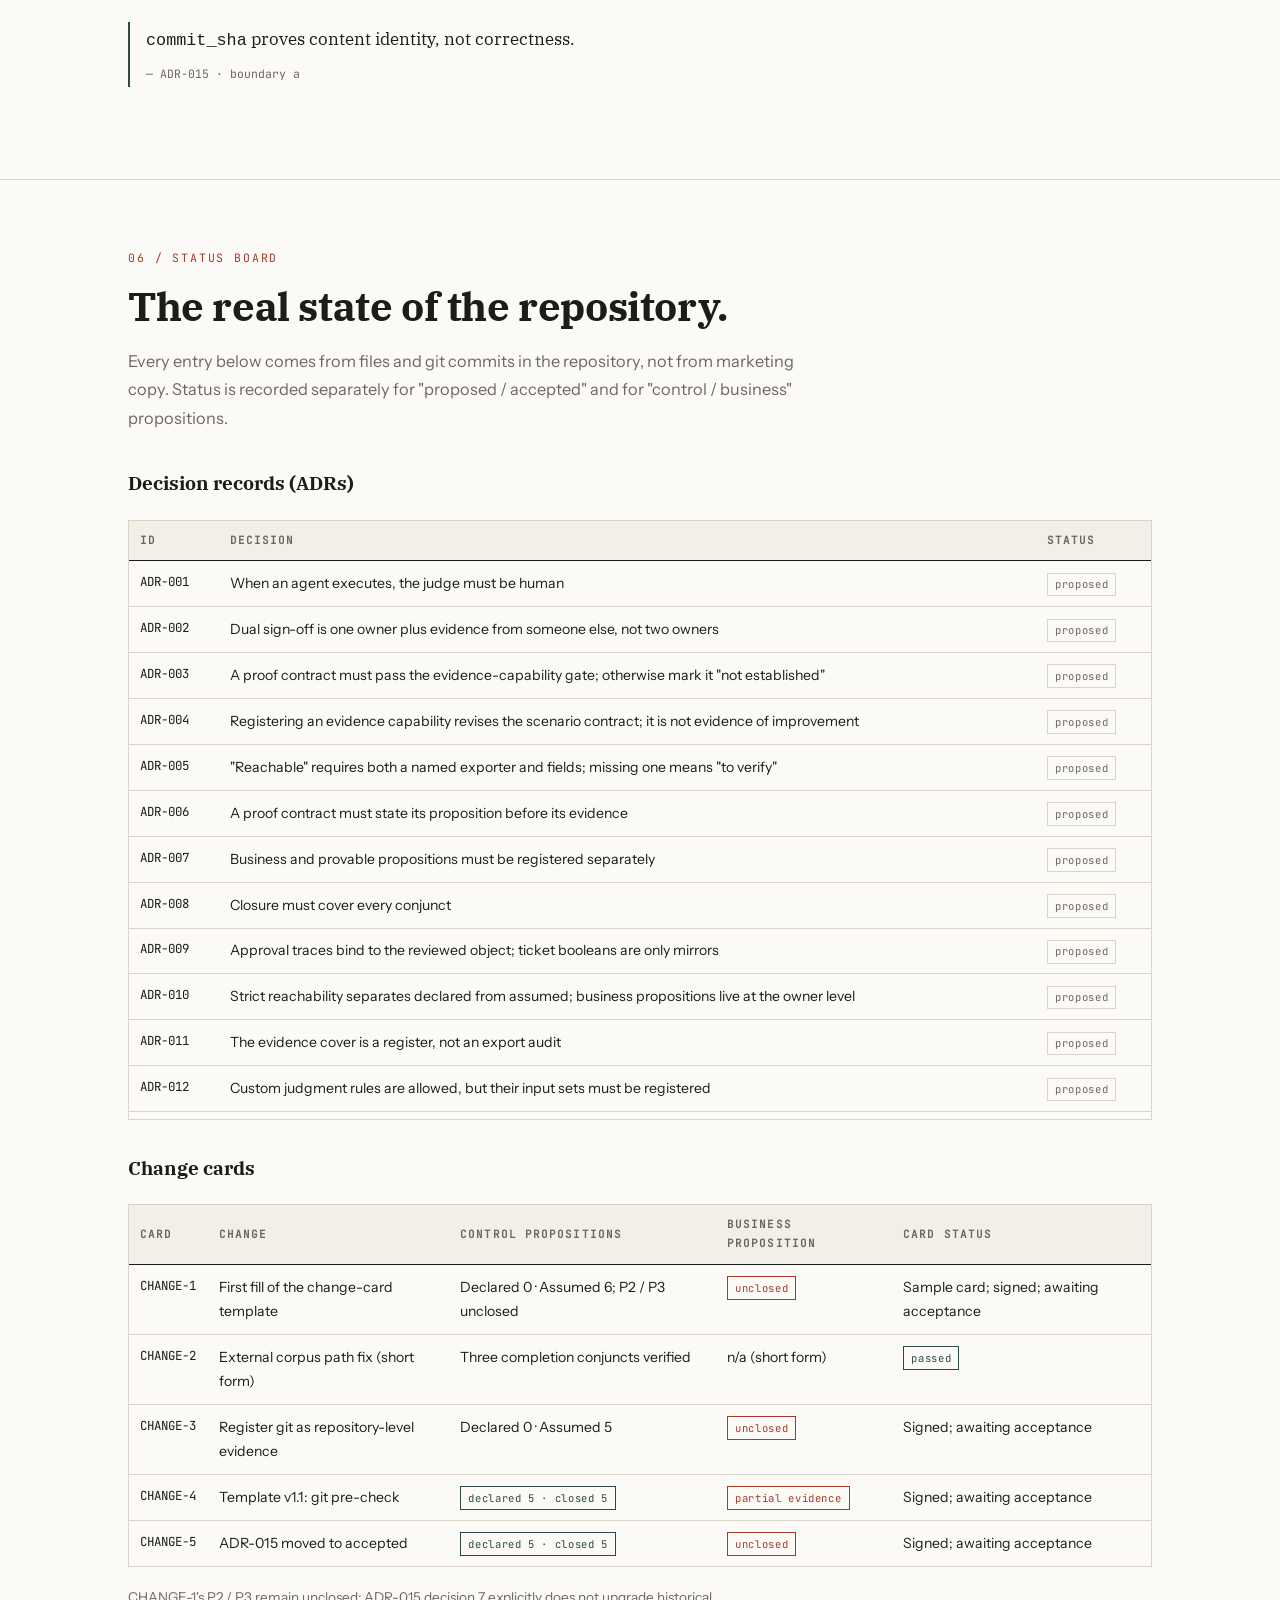
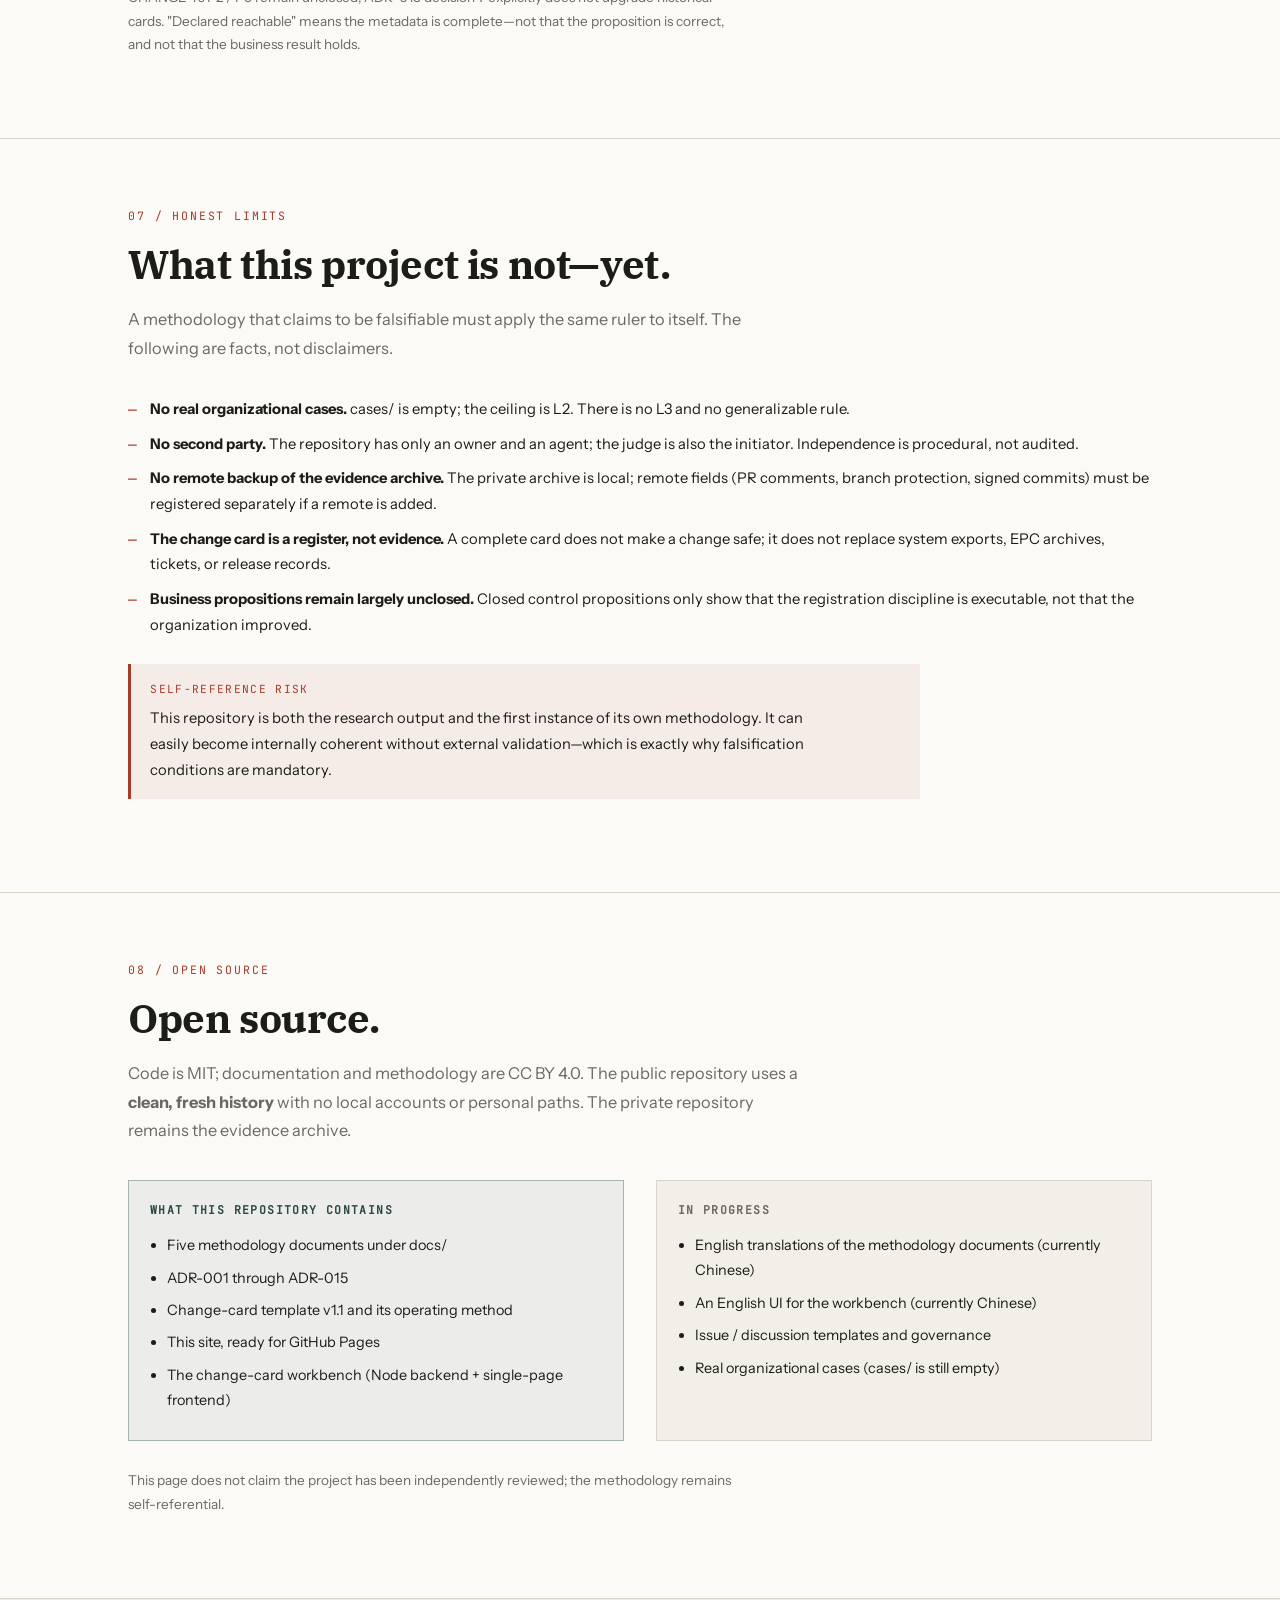
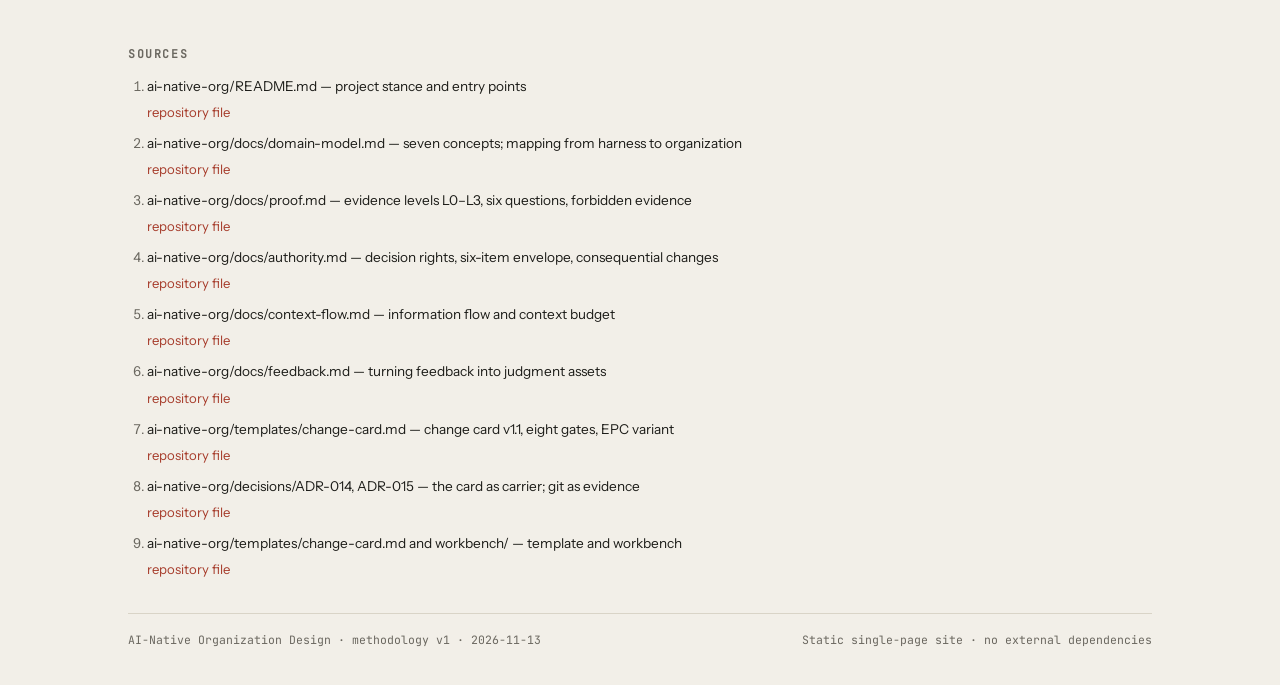
==== commit 176c8977: "Add bilingual entry points: English site and README, Chinese mirror" ====
--- a/site/index.html
+++ b/site/index.html
@@ -1,433 +1,11 @@
 <!-- Generated by Trae Work -->
 <!DOCTYPE html>
-<html lang="zh-CN">
+<html lang="en">
 <head>
 <meta charset="UTF-8">
 <meta name="viewport" content="width=device-width, initial-scale=1.0">
-<title>AI 原生组织设计 — 用证明契约重新设计组织</title>
-<style>
-  @font-face {
-    font-family: "IBMPlexSerif";
-    src: url("./_shared/fonts/IBMPlexSerif-Regular.ttf") format("truetype");
-    font-weight: 400;
-    font-style: normal;
-    font-display: swap;
-  }
-  @font-face {
-    font-family: "IBMPlexSerif";
-    src: url("./_shared/fonts/IBMPlexSerif-Bold.ttf") format("truetype");
-    font-weight: 700;
-    font-style: normal;
-    font-display: swap;
-  }
-  @font-face {
-    font-family: "InstrumentSans";
-    src: url("./_shared/fonts/InstrumentSans-Regular.ttf") format("truetype");
-    font-weight: 400;
-    font-style: normal;
-    font-display: swap;
-  }
-  @font-face {
-    font-family: "InstrumentSans";
-    src: url("./_shared/fonts/InstrumentSans-Bold.ttf") format("truetype");
-    font-weight: 700;
-    font-style: normal;
-    font-display: swap;
-  }
-  @font-face {
-    font-family: "JetBrainsMono";
-    src: url("./_shared/fonts/JetBrainsMono-Regular.ttf") format("truetype");
-    font-weight: 400;
-    font-style: normal;
-    font-display: swap;
-  }
-
-  :root {
-    --bg: #FBFAF7;
-    --bg2: #F2EFE8;
-    --bg3: #E9E5DB;
-    --ink: #1C1C18;
-    --muted: #6B6860;
-    --rule: #D9D4C7;
-    --accent: #A63B2A;
-    --accent2: #2C4A45;
-    --accent-soft: rgba(166, 59, 42, 0.07);
-    --accent2-soft: rgba(44, 74, 69, 0.07);
-    --serif: "IBMPlexSerif", "Noto Serif SC", "Songti SC", "SimSun", serif;
-    --sans: "InstrumentSans", "Noto Sans SC", "PingFang SC", "Microsoft YaHei", sans-serif;
-    --mono: "JetBrainsMono", "Cascadia Mono", Consolas, monospace;
-  }
-
-  * { box-sizing: border-box; }
-
-  html { scroll-behavior: smooth; }
-
-  body {
-    margin: 0;
-    background: var(--bg);
-    color: var(--ink);
-    font-family: var(--sans);
-    font-size: 16px;
-    line-height: 1.75;
-    -webkit-font-smoothing: antialiased;
-  }
-
-  a { color: var(--accent2); text-decoration: none; border-bottom: 1px solid var(--rule); }
-  a:hover { border-bottom-color: var(--accent2); }
-
-  .wrap { max-width: 1080px; margin: 0 auto; padding: 0 28px; }
-
-  /* ---------- hero ---------- */
-  .hero {
-    background: var(--bg2);
-    border-bottom: 1px solid var(--rule);
-    padding: 4.5rem 0 3rem;
-  }
-  .hero-top {
-    display: flex;
-    justify-content: space-between;
-    align-items: baseline;
-    gap: 1rem;
-    font-family: var(--mono);
-    font-size: 0.72rem;
-    letter-spacing: 0.14em;
-    text-transform: uppercase;
-    color: var(--muted);
-    border-bottom: 1px solid var(--rule);
-    padding-bottom: 0.9rem;
-  }
-  .hero-top .dot { color: var(--accent); }
-  h1 {
-    font-family: var(--serif);
-    font-weight: 700;
-    font-size: clamp(2.4rem, 6vw, 4.2rem);
-    line-height: 1.12;
-    letter-spacing: -0.01em;
-    margin: 2.4rem 0 1.2rem;
-  }
-  h1 .thin { font-weight: 400; color: var(--muted); }
-  .hero-lede {
-    font-family: var(--serif);
-    font-size: clamp(1.1rem, 2.1vw, 1.42rem);
-    line-height: 1.65;
-    max-width: 44em;
-    margin: 0 0 1.2rem;
-  }
-  .hero-quote {
-    margin: 2rem 0 2.4rem;
-    padding-left: 1.1rem;
-    border-left: 3px solid var(--accent);
-    color: var(--muted);
-    font-size: 0.98rem;
-    max-width: 40em;
-  }
-  .hero-quote strong { color: var(--ink); font-weight: 700; }
-
-  .stat-grid {
-    display: grid;
-    grid-template-columns: repeat(4, 1fr);
-    gap: 1px;
-    background: var(--rule);
-    border: 1px solid var(--rule);
-  }
-  .stat { background: var(--bg); padding: 1.1rem 1rem 1rem; }
-  .stat .n {
-    font-family: var(--serif);
-    font-size: 2.1rem;
-    line-height: 1.1;
-    display: block;
-  }
-  .stat .n.accent { color: var(--accent); }
-  .stat .lbl { font-size: 0.8rem; color: var(--muted); display: block; margin-top: 0.2rem; }
-
-  .toc {
-    position: sticky;
-    top: 0;
-    z-index: 10;
-    background: rgba(251, 250, 247, 0.94);
-    backdrop-filter: blur(6px);
-    border-bottom: 1px solid var(--rule);
-  }
-  .toc-inner {
-    display: flex;
-    gap: 1.4rem;
-    overflow-x: auto;
-    padding: 0.7rem 0;
-    font-family: var(--mono);
-    font-size: 0.74rem;
-    letter-spacing: 0.08em;
-    white-space: nowrap;
-  }
-  .toc a { border-bottom: none; color: var(--muted); }
-  .toc a:hover { color: var(--accent); }
-  .toc a span { color: var(--accent); margin-right: 0.35rem; }
-
-  /* ---------- sections ---------- */
-  section { padding: 4.2rem 0; border-bottom: 1px solid var(--rule); }
-  .kicker {
-    font-family: var(--mono);
-    font-size: 0.72rem;
-    letter-spacing: 0.16em;
-    text-transform: uppercase;
-    color: var(--accent);
-    margin-bottom: 0.8rem;
-  }
-  h2 {
-    font-family: var(--serif);
-    font-weight: 700;
-    font-size: clamp(1.7rem, 3.2vw, 2.5rem);
-    line-height: 1.25;
-    margin: 0 0 1rem;
-    letter-spacing: -0.01em;
-  }
-  .lede {
-    color: var(--muted);
-    max-width: 62ch;
-    margin: 0 0 2.2rem;
-    font-size: 1.02rem;
-  }
-  h3 {
-    font-family: var(--serif);
-    font-size: 1.18rem;
-    font-weight: 700;
-    margin: 2rem 0 0.7rem;
-  }
-  p { max-width: 68ch; }
-  .small { font-size: 0.85rem; color: var(--muted); }
-
-  .quote {
-    font-family: var(--serif);
-    font-size: 1.05rem;
-    line-height: 1.7;
-    border-left: 2px solid var(--accent2);
-    padding: 0.2rem 0 0.2rem 1rem;
-    color: var(--ink);
-    margin: 1.6rem 0;
-    max-width: 64ch;
-  }
-  .quote .src { display: block; font-family: var(--mono); font-size: 0.72rem; color: var(--muted); margin-top: 0.5rem; }
-
-  /* ---------- concept grid ---------- */
-  .concept-grid {
-    display: grid;
-    grid-template-columns: repeat(2, 1fr);
-    gap: 1.1rem;
-  }
-  .concept {
-    background: var(--bg2);
-    border-top: 2px solid var(--accent2);
-    padding: 1.2rem 1.3rem 1.3rem;
-  }
-  .concept .num {
-    font-family: var(--mono);
-    font-size: 0.72rem;
-    color: var(--muted);
-    letter-spacing: 0.1em;
-  }
-  .concept h4 {
-    font-family: var(--serif);
-    font-size: 1.12rem;
-    margin: 0.25rem 0 0.15rem;
-  }
-  .concept .en {
-    font-family: var(--mono);
-    font-size: 0.7rem;
-    color: var(--muted);
-    letter-spacing: 0.05em;
-  }
-  .concept .not {
-    font-size: 0.84rem;
-    color: var(--accent);
-    margin: 0.7rem 0 0.55rem;
-  }
-  .concept .inv {
-    font-size: 0.86rem;
-    border-left: 2px solid var(--accent2);
-    padding-left: 0.7rem;
-    color: var(--ink);
-  }
-  .concept .inv b { color: var(--accent2); font-weight: 700; }
-
-  /* ---------- ladder ---------- */
-  .ladder { margin: 1.2rem 0 2rem; border-top: 1px solid var(--rule); }
-  .rung {
-    display: grid;
-    grid-template-columns: 4rem 7.5rem 1fr;
-    gap: 1rem;
-    align-items: baseline;
-    padding: 0.85rem 0;
-    border-bottom: 1px solid var(--rule);
-  }
-  .rung .lv { font-family: var(--mono); font-size: 0.9rem; color: var(--accent); }
-  .rung .use { font-size: 0.8rem; color: var(--muted); }
-  .rung .req { font-size: 0.92rem; }
-  .rung.l3 { background: var(--accent2-soft); padding-left: 0.6rem; margin-left: -0.6rem; }
-
-  .two-col {
-    display: grid;
-    grid-template-columns: 1fr 1fr;
-    gap: 2rem;
-    margin: 1.8rem 0;
-  }
-  .panel {
-    border: 1px solid var(--rule);
-    background: var(--bg2);
-    padding: 1.2rem 1.3rem;
-  }
-  .panel h4 {
-    font-family: var(--mono);
-    font-size: 0.72rem;
-    letter-spacing: 0.12em;
-    text-transform: uppercase;
-    margin: 0 0 0.8rem;
-    color: var(--muted);
-  }
-  .panel ul { margin: 0; padding-left: 1.05rem; }
-  .panel li { margin-bottom: 0.45rem; font-size: 0.9rem; }
-  .panel.deny { border-color: rgba(166, 59, 42, 0.35); background: var(--accent-soft); }
-  .panel.deny h4 { color: var(--accent); }
-  .panel.allow { border-color: rgba(44, 74, 69, 0.35); background: var(--accent2-soft); }
-  .panel.allow h4 { color: var(--accent2); }
-
-  /* ---------- gates ---------- */
-  .gates {
-    display: grid;
-    grid-template-columns: 1fr 1fr;
-    gap: 0 2rem;
-    margin: 1.2rem 0 1.6rem;
-  }
-  .gate {
-    display: grid;
-    grid-template-columns: 1.8rem 1fr;
-    gap: 0.7rem;
-    padding: 0.7rem 0;
-    border-bottom: 1px solid var(--rule);
-    font-size: 0.9rem;
-  }
-  .gate .g {
-    font-family: var(--mono);
-    font-size: 0.78rem;
-    color: var(--accent);
-  }
-
-  /* ---------- tables ---------- */
-  .table-wrap {
-    overflow-x: auto;
-    overflow-y: auto;
-    max-height: 600px;
-    border: 1px solid var(--rule);
-    margin: 1.2rem 0;
-    background: var(--bg);
-  }
-  table { width: 100%; border-collapse: collapse; font-size: 0.88rem; }
-  th {
-    font-family: var(--mono);
-    font-size: 0.68rem;
-    letter-spacing: 0.1em;
-    text-transform: uppercase;
-    text-align: left;
-    color: var(--muted);
-    padding: 0.65rem 0.7rem;
-    border-bottom: 1px solid var(--ink);
-    background: var(--bg2);
-    position: sticky;
-    top: 0;
-    z-index: 1;
-  }
-  td { padding: 0.62rem 0.7rem; border-bottom: 1px solid var(--rule); vertical-align: top; }
-  tr:last-child td { border-bottom: none; }
-  td.id { font-family: var(--mono); font-size: 0.78rem; white-space: nowrap; }
-  .pill {
-    display: inline-block;
-    font-family: var(--mono);
-    font-size: 0.66rem;
-    letter-spacing: 0.06em;
-    padding: 0.1rem 0.45rem;
-    border: 1px solid var(--rule);
-    color: var(--muted);
-    white-space: nowrap;
-  }
-  .pill.ok { color: var(--accent2); border-color: var(--accent2); }
-  .pill.open { color: var(--accent); border-color: var(--accent); }
-  .pill.partial { color: var(--muted); border-color: var(--muted); }
-
-  /* ---------- callout ---------- */
-  .callout {
-    border-left: 3px solid var(--accent);
-    background: var(--accent-soft);
-    padding: 1rem 1.2rem;
-    margin: 1.6rem 0;
-    max-width: 72ch;
-  }
-  .callout p { margin: 0; font-size: 0.92rem; }
-  .callout .t {
-    font-family: var(--mono);
-    font-size: 0.7rem;
-    letter-spacing: 0.12em;
-    text-transform: uppercase;
-    color: var(--accent);
-    display: block;
-    margin-bottom: 0.4rem;
-  }
-
-  .checks { list-style: none; padding: 0; margin: 1rem 0; }
-  .checks li {
-    position: relative;
-    padding-left: 1.4rem;
-    margin-bottom: 0.55rem;
-    font-size: 0.92rem;
-  }
-  .checks li::before {
-    content: "—";
-    position: absolute;
-    left: 0;
-    color: var(--accent);
-    font-family: var(--mono);
-  }
-
-  footer { background: var(--bg2); padding: 3rem 0 2.4rem; }
-  footer .sources h2 {
-    font-family: var(--mono);
-    font-size: 0.72rem;
-    letter-spacing: 0.14em;
-    text-transform: uppercase;
-    color: var(--muted);
-    margin: 0 0 0.8rem;
-  }
-  footer .sources ol { padding-left: 1.2rem; font-size: 0.85rem; color: var(--muted); }
-  footer .sources li { margin-bottom: 0.5rem; overflow-wrap: break-word; word-break: break-all; }
-  footer .sources .src-title { color: var(--ink); word-break: normal; }
-  footer .sources .src-url { display: block; margin-top: 0.15rem; font-size: 0.82rem; color: var(--accent); word-break: break-all; }
-  .footnote {
-    margin-top: 2rem;
-    padding-top: 1rem;
-    border-top: 1px solid var(--rule);
-    font-family: var(--mono);
-    font-size: 0.72rem;
-    color: var(--muted);
-    display: flex;
-    justify-content: space-between;
-    gap: 1rem;
-    flex-wrap: wrap;
-  }
-
-  @media (max-width: 820px) {
-    .stat-grid { grid-template-columns: repeat(2, 1fr); }
-    .concept-grid, .two-col, .gates { grid-template-columns: 1fr; }
-    .rung { grid-template-columns: 3.2rem 1fr; }
-    .rung .use { grid-column: 2; }
-    .rung .req { grid-column: 2; }
-    section { padding: 3rem 0; }
-    .table-wrap { max-height: 480px; }
-    table { min-width: 560px; }
-  }
-
-  @media print {
-    .toc { display: none; }
-    body { background: #fff; }
-    section { page-break-inside: avoid; }
-  }
-</style>
+<title>AI-Native Organization Design — Redesigning organizations through proof</title>
+<link rel="stylesheet" href="./style.css">
 </head>
 <body>
 
@@ -435,37 +13,38 @@
   <div class="wrap">
     <div class="hero-top">
       <span><span class="dot">●</span> OPEN SOURCE · MIT + CC BY 4.0</span>
-      <span>METHODOLOGY / v1 · 2026-11</span>
-    </div>
-    <h1>AI 原生组织设计<br><span class="thin">组织要重新设计的，不是流程，是证据。</span></h1>
+      <span>METHODOLOGY / v1 · 2026-11 · <a href="./zh.html">中文</a></span>
+    </div>
+    <h1>AI-Native Organization Design<br><span class="thin">What organizations must redesign is not process. It is evidence.</span></h1>
     <p class="hero-lede">
-      当执行工作大量由 agent 承担，组织的决策权、信息流、授权、验收与复盘
-      必须重新设计。这个项目研究的不是"怎么用 AI"，而是
-      <strong>怎么让组织的判断可以被检验</strong>。
+      When agents take on much of the execution, decision rights, information flow,
+      authorization, acceptance, and retrospectives must be redesigned. This project is not
+      about "how to use AI". It is about
+      <strong>making organizational judgment testable</strong>.
     </p>
     <div class="hero-quote">
-      <strong>不追求更多文档，追求让下一个执行者（人或 agent）用更少的上下文做出更对的判断。</strong><br>
-      项目自己就是这套方法论的第一个实例。
+      <strong>Not more documents. Fewer context and better judgment for the next executor—human or agent.</strong><br>
+      The project is its own first instance.
     </div>
     <div class="stat-grid">
-      <div class="stat"><span class="n">7</span><span class="lbl">核心概念，各有唯一 owner</span></div>
-      <div class="stat"><span class="n">15</span><span class="lbl">决策记录（ADR），1 条已接受</span></div>
-      <div class="stat"><span class="n">5</span><span class="lbl">变更卡，记录授权与判定</span></div>
-      <div class="stat"><span class="n accent">0</span><span class="lbl">真实组织案例（诚实计数）</span></div>
+      <div class="stat"><span class="n">7</span><span class="lbl">core concepts, each with one owner</span></div>
+      <div class="stat"><span class="n">15</span><span class="lbl">ADRs, one accepted</span></div>
+      <div class="stat"><span class="n">5</span><span class="lbl">change cards recording authorization and judgment</span></div>
+      <div class="stat"><span class="n accent">0</span><span class="lbl">real organizational cases (honest count)</span></div>
     </div>
   </div>
 </header>
 
 <nav class="toc">
   <div class="wrap toc-inner">
-    <a href="#problem"><span>01</span>问题</a>
-    <a href="#concepts"><span>02</span>七个概念</a>
-    <a href="#proof"><span>03</span>证据等级</a>
-    <a href="#card"><span>04</span>变更卡</a>
-    <a href="#git"><span>05</span>git 证据</a>
-    <a href="#status"><span>06</span>状态看板</a>
-    <a href="#limits"><span>07</span>诚实边界</a>
-    <a href="#opensource"><span>08</span>开源</a>
+    <a href="#problem"><span>01</span>Problem</a>
+    <a href="#concepts"><span>02</span>Seven concepts</a>
+    <a href="#proof"><span>03</span>Evidence levels</a>
+    <a href="#card"><span>04</span>Change card</a>
+    <a href="#git"><span>05</span>Git as evidence</a>
+    <a href="#status"><span>06</span>Status board</a>
+    <a href="#limits"><span>07</span>Honest limits</a>
+    <a href="#opensource"><span>08</span>Open source</a>
   </div>
 </nav>
 
@@ -474,35 +53,35 @@
 <section id="problem">
   <div class="wrap">
     <div class="kicker">01 / The Problem</div>
-    <h2>AI 组织最大的风险，是产出听起来很对，但无法被否定。</h2>
-    <p class="lede">
-      这不是模型能力问题，而是组织设计问题。三种失效模式反复出现，
-      而大多数"AI 组织方案"恰好绕开了它们。
+    <h2>The biggest risk in AI organizations: output that sounds right but cannot be falsified.</h2>
+    <p class="lede">
+      This is not a model-capability problem. It is an organizational-design problem.
+      Three failure modes recur, and most "AI org" proposals happen to avoid them.
     </p>
 
     <div class="concept-grid">
       <div class="concept">
-        <div class="num">失效模式 01</div>
-        <h4>把 agent 自述当证据</h4>
-        <p class="not">"已完成""已覆盖""已对齐"——这些是陈述，不是证据。</p>
-        <div class="inv"><b>约束：</b>证据必须能在真实环境采集，且判定人不能是产出者自己。</div>
-      </div>
-      <div class="concept">
-        <div class="num">失效模式 02</div>
-        <h4>决策权与执行能力混用</h4>
-        <p class="not">一个能调用生产系统的 agent，被默认当成"可以做生产变更"。</p>
-        <div class="inv"><b>约束：</b>能力越大不等于授权越大；两者是两份独立契约。</div>
-      </div>
-      <div class="concept">
-        <div class="num">失效模式 03</div>
-        <h4>用文档数量代替判断</h4>
-        <p class="not">索引每多一份，就多一个会和它打架的索引；知识库越大，现场越不知道该信哪份。</p>
-        <div class="inv"><b>约束：</b>大知识库，小工作集；每条关键事实只有一个权威来源。</div>
+        <div class="num">FAILURE MODE 01</div>
+        <h4>Treating agent self-reports as evidence</h4>
+        <p class="not">"Done", "covered", "aligned"—these are claims, not evidence.</p>
+        <div class="inv"><b>Constraint:</b> evidence must be collectible in the real environment; the judge cannot be the producer.</div>
+      </div>
+      <div class="concept">
+        <div class="num">FAILURE MODE 02</div>
+        <h4>Conflating decision rights with capability</h4>
+        <p class="not">An agent that can call production is assumed to be allowed to change production.</p>
+        <div class="inv"><b>Constraint:</b> greater capability does not imply greater authority; they are two separate contracts.</div>
+      </div>
+      <div class="concept">
+        <div class="num">FAILURE MODE 03</div>
+        <h4>Substituting documents for judgment</h4>
+        <p class="not">Every extra index competes with the others; the larger the knowledge base, the less anyone knows which source to trust.</p>
+        <div class="inv"><b>Constraint:</b> large knowledge base, small working set; one authoritative source per key fact.</div>
       </div>
     </div>
 
     <div class="quote">
-      一条没有可证伪条件的设计主张，不算知识，只算措辞。
+      A design claim without a falsification condition is not knowledge—it is phrasing.
       <span class="src">— docs/proof.md</span>
     </div>
   </div>
@@ -511,62 +90,62 @@
 <section id="concepts">
   <div class="wrap">
     <div class="kicker">02 / Domain Model</div>
-    <h2>七个核心概念，每个都有边界和一条不变量。</h2>
-    <p class="lede">
-      整套方法论可以迁移自 harness engineering，因为两者在结构上是同一个问题：
-      <strong>一个能力固定的执行者，靠它周围的环境决定产出质量。</strong>
-      区别在于：软件里的约束可以编译执行，组织里的约束必须补上人工可判定的证据。
+    <h2>Seven core concepts. Each has a boundary and one invariant.</h2>
+    <p class="lede">
+      The methodology transfers from harness engineering because both address the same structure:
+      <strong>a fixed-capability executor whose output quality is determined by its environment.</strong>
+      The difference: software constraints can be compiled; organizational constraints need human-judgeable evidence.
     </p>
 
     <div class="concept-grid">
       <div class="concept">
         <div class="num">01</div>
-        <h4>决策权</h4>
-        <div class="en">decision right</div>
-        <p class="not">不是执行能力，也不是知情权。</p>
-        <div class="inv"><b>不变量：</b>每类后果性变更有且只有一个 owner，且可指名到人。</div>
+        <h4>Decision right</h4>
+        <div class="en">who may say yes</div>
+        <p class="not">Not execution capability, and not awareness.</p>
+        <div class="inv"><b>Invariant:</b> exactly one owner per class of consequential change, named to a specific person.</div>
       </div>
       <div class="concept">
         <div class="num">02</div>
-        <h4>执行能力</h4>
-        <div class="en">capability</div>
-        <p class="not">不是"被允许"做什么；能力可以大于或小于授权。</p>
-        <div class="inv"><b>不变量：</b>能力与授权分开登记，任何一方变化都不自动改写另一方。</div>
+        <h4>Capability</h4>
+        <div class="en">what can actually be done</div>
+        <p class="not">Not what is permitted; capability can exceed or fall short of authority.</p>
+        <div class="inv"><b>Invariant:</b> capability and authority are registered separately; neither changes the other automatically.</div>
       </div>
       <div class="concept">
         <div class="num">03</div>
-        <h4>授权包</h4>
-        <div class="en">authority envelope</div>
-        <p class="not">不是一句"授予 XX 权限"。</p>
-        <div class="inv"><b>不变量：</b>六项齐全（范围 / 时限 / 额度 / 审计 / 撤销人 / 回滚路径），没有回滚路径即不成立。</div>
+        <h4>Authority envelope</h4>
+        <div class="en">the contract of one authorization</div>
+        <p class="not">Not a sentence like "grant permission X".</p>
+        <div class="inv"><b>Invariant:</b> six items—scope, time limit, quota, audit, revoker, rollback path. No rollback path, no authorization.</div>
       </div>
       <div class="concept">
         <div class="num">04</div>
-        <h4>证明契约</h4>
-        <div class="en">proof contract</div>
-        <p class="not">不是活动量、工时、token 数、文档页数。</p>
-        <div class="inv"><b>不变量：</b>证据必须在真实环境可采集，且判定人不能是产出者自己。</div>
+        <h4>Proof contract</h4>
+        <div class="en">what counts as done, and who judges</div>
+        <p class="not">Not activity, hours, tokens, or pages of output.</p>
+        <div class="inv"><b>Invariant:</b> evidence must be collectible in the real environment; the judge cannot be the producer.</div>
       </div>
       <div class="concept">
         <div class="num">05</div>
-        <h4>信息流</h4>
-        <div class="en">context flow</div>
-        <p class="not">不是所有人都能看到所有信息——那是负载，不是上下文。</p>
-        <div class="inv"><b>不变量：</b>每条关键事实只有一个权威来源，不允许多处手工维护。</div>
+        <h4>Context flow</h4>
+        <div class="en">who must know what, and when</div>
+        <p class="not">Not "everyone can see everything"—that is load, not context.</p>
+        <div class="inv"><b>Invariant:</b> one authoritative source per key fact; no manual maintenance in multiple places.</div>
       </div>
       <div class="concept">
         <div class="num">06</div>
-        <h4>判断资产</h4>
-        <div class="en">judgment asset</div>
-        <p class="not">不是会议纪要、聊天记录、原始轨迹。</p>
-        <div class="inv"><b>不变量：</b>必须带适用条件和失效条件，否则不允许进入资产库。</div>
+        <h4>Judgment asset</h4>
+        <div class="en">a reusable judgment</div>
+        <p class="not">Not meeting notes, chat logs, or raw traces.</p>
+        <div class="inv"><b>Invariant:</b> it must carry applicability and invalidation conditions, or it cannot enter the asset library.</div>
       </div>
       <div class="concept">
         <div class="num">07</div>
-        <h4>人类注意力</h4>
-        <div class="en">human attention</div>
-        <p class="not">不是人力成本，也不是自动化率。</p>
-        <div class="inv"><b>不变量：</b>任何提效主张必须写明省下的注意力去了哪里、换来了什么。</div>
+        <h4>Human attention</h4>
+        <div class="en">the unit of account</div>
+        <p class="not">Not labor cost, and not automation rate.</p>
+        <div class="inv"><b>Invariant:</b> every efficiency claim must state where the saved attention went and what it bought.</div>
       </div>
     </div>
   </div>
@@ -575,65 +154,65 @@
 <section id="proof">
   <div class="wrap">
     <div class="kicker">03 / Evidence Levels</div>
-    <h2>每条主张先标等级，等级不够就不允许进入决策。</h2>
-    <p class="lede">
-      证据不是一个形容词，而是一套可判定的口径：等级（L0–L3）、
-      状态（五值）、闭合（三值），三者分开计数，不合并成比例。
+    <h2>Every claim gets a level. Below the threshold, it cannot enter a decision.</h2>
+    <p class="lede">
+      Evidence is not an adjective. It is a set of judgeable conventions: level (L0–L3),
+      status (five values), and closure (three values)—counted separately, never merged into a ratio.
     </p>
 
     <div class="ladder">
       <div class="rung">
         <span class="lv">L0</span>
-        <span class="use">不能决策</span>
-        <span class="req">一句主张，无案例、无边界。只能当待验证假设。</span>
+        <span class="use">cannot decide</span>
+        <span class="req">A claim with no case and no boundary. Only a hypothesis awaiting validation.</span>
       </div>
       <div class="rung">
         <span class="lv">L1</span>
-        <span class="use">能启发</span>
-        <span class="req">至少一个真实案例，带时间、规模、来源；不能单独支撑决策。</span>
+        <span class="use">can inspire</span>
+        <span class="req">At least one real case with time, scale, and source; cannot support a decision alone.</span>
       </div>
       <div class="rung">
         <span class="lv">L2</span>
-        <span class="use">默认门槛</span>
-        <span class="req">可证伪条件 + 明确适用边界 + 至少一条失败情形。</span>
+        <span class="use">default threshold</span>
+        <span class="req">Falsification condition + explicit applicability boundary + at least one failure mode.</span>
       </div>
       <div class="rung l3">
         <span class="lv">L3</span>
-        <span class="use">可作规则推广</span>
-        <span class="req">在真实组织里跑过，或有对照，且记录了反面证据。<em>本项目目前没有 L3。</em></span>
+        <span class="use">can be generalized</span>
+        <span class="req">Run in a real organization, or controlled comparison, with counter-evidence recorded. <em>This project has no L3 yet.</em></span>
       </div>
     </div>
 
     <div class="two-col">
       <div class="panel allow">
-        <h4>五状态（可证据性）</h4>
+        <h4>Five statuses (evidentiality)</h4>
         <ul>
-          <li><strong>已登记可达</strong>：字段、导出人、登记位置齐全</li>
-          <li><strong>假设可达</strong>：明确写出依赖的假设，不并入已登记</li>
-          <li><strong>待核</strong>：有字段但未核对</li>
-          <li><strong>缺失</strong>：没有可用字段</li>
-          <li><strong>未成立</strong>：证据存在但命题为假</li>
+          <li><strong>Declared reachable</strong>: fields, exporter, and registration location are complete</li>
+          <li><strong>Assumed reachable</strong>: the dependency is written down, never merged into declared</li>
+          <li><strong>To verify</strong>: fields exist but have not been checked</li>
+          <li><strong>Missing</strong>: no usable fields</li>
+          <li><strong>Not established</strong>: evidence exists but the proposition is false</li>
         </ul>
       </div>
       <div class="panel deny">
-        <h4>禁止当作证据</h4>
+        <h4>Forbidden as evidence</h4>
         <ul>
-          <li>产出物数量、无分母定义的覆盖率</li>
-          <li>agent 自述</li>
-          <li>评审人的"感觉更清晰了"</li>
-          <li>只在演示环境跑通的流程</li>
+          <li>Output counts, coverage percentages without a denominator</li>
+          <li>Agent self-reports</li>
+          <li>A reviewer's "it feels clearer now"</li>
+          <li>Flows that only run in a demo environment</li>
         </ul>
       </div>
     </div>
 
-    <h3>一份设计方案必须回答的六问</h3>
+    <h3>Six questions every design proposal must answer</h3>
     <div class="gates">
-      <div class="gate"><span class="g">01</span><span>哪类后果性变更被识别？决策权分别归谁（指名）？</span></div>
-      <div class="gate"><span class="g">02</span><span>每个授权包的回滚路径是什么？谁执行回滚？</span></div>
-      <div class="gate"><span class="g">03</span><span>每条约束由谁、用什么证据判定被满足？</span></div>
-      <div class="gate"><span class="g">04</span><span>哪条关键事实只有一个来源？它现在在哪？</span></div>
-      <div class="gate"><span class="g">05</span><span>这个方案在什么条件下应当被推翻？</span></div>
-      <div class="gate"><span class="g">06</span><span>省下的人类注意力去了哪里、换来了什么？</span></div>
+      <div class="gate"><span class="g">01</span><span>Which consequential changes were identified? Who owns each decision (by name)?</span></div>
+      <div class="gate"><span class="g">02</span><span>What is the rollback path for each envelope? Who executes it?</span></div>
+      <div class="gate"><span class="g">03</span><span>Who judges each constraint satisfied, and with what evidence?</span></div>
+      <div class="gate"><span class="g">04</span><span>Which key fact has exactly one source? Where is it now?</span></div>
+      <div class="gate"><span class="g">05</span><span>Under what conditions should this proposal be overturned?</span></div>
+      <div class="gate"><span class="g">06</span><span>Where did the saved human attention go, and what did it buy?</span></div>
     </div>
   </div>
 </section>
@@ -641,42 +220,43 @@
 <section id="card">
   <div class="wrap">
     <div class="kicker">04 / Change Card</div>
-    <h2>一张卡，承载一次变更的授权与验收。</h2>
-    <p class="lede">
-      变更卡是后果性变更的单一登记载体。owner 只读这一张卡，就应当能回答：
-      批不批、依据是什么、哪些证据已登记、哪些只是假设、业务结果有没有闭合、
-      接受了哪些残余风险。
-    </p>
-
-    <h3>八条门禁（缺一不得进入「已授权」）</h3>
+    <h2>One card carries one change from authorization to acceptance.</h2>
+    <p class="lede">
+      The change card is the single registration carrier for a consequential change. Reading
+      only this card, the owner should be able to answer: approve or not, on what basis,
+      which evidence is declared, which is assumed, whether the business result is closed,
+      and which residual risks were accepted.
+    </p>
+
+    <h3>Eight gates (missing one blocks "authorized")</h3>
     <div class="gates">
-      <div class="gate"><span class="g">01</span><span>变更类别已登记，并写明为什么是后果性</span></div>
-      <div class="gate"><span class="g">02</span><span>决策 owner 指名到具体人，不是角色占位</span></div>
-      <div class="gate"><span class="g">03</span><span>每个执行者的授权包六项齐全</span></div>
-      <div class="gate"><span class="g">04</span><span>回滚路径有可验证的证据来源，不是"应该有"</span></div>
-      <div class="gate"><span class="g">05</span><span>控制命题六字段齐全，合取项逐项有字段和判定句</span></div>
-      <div class="gate"><span class="g">06</span><span>依赖的输入集合已登记，未登记的单列假设</span></div>
-      <div class="gate"><span class="g">07</span><span>业务命题未闭合时，owner 已签署残余风险接受</span></div>
-      <div class="gate"><span class="g">08</span><span>用 git 作证据时，变更前 status 干净且已记录 base_commit</span></div>
-    </div>
-    <p class="small">第 7 条不能修补第 3、4、8 条的缺失。授权包缺项、回滚路径不可验证或 git 前置检查未完成，只能补，不能靠接受残余风险过关。</p>
+      <div class="gate"><span class="g">01</span><span>The change class is registered, with a reason it is consequential</span></div>
+      <div class="gate"><span class="g">02</span><span>The decision owner is named to a specific person, not a role placeholder</span></div>
+      <div class="gate"><span class="g">03</span><span>Every executor's authority envelope has all six items</span></div>
+      <div class="gate"><span class="g">04</span><span>The rollback path has a verifiable evidence source, not "should exist"</span></div>
+      <div class="gate"><span class="g">05</span><span>Every control proposition has six fields and per-conjunct judgments</span></div>
+      <div class="gate"><span class="g">06</span><span>Required input sets are registered; unregistered ones are listed as assumptions</span></div>
+      <div class="gate"><span class="g">07</span><span>If the business proposition is unclosed, the owner has signed residual-risk acceptance</span></div>
+      <div class="gate"><span class="g">08</span><span>If git is used as evidence, the pre-change status is clean and base_commit is recorded</span></div>
+    </div>
+    <p class="small">Gate 7 cannot repair gates 3, 4, or 8. A missing envelope item, an unverifiable rollback path, or a skipped git pre-check can only be fixed—not waived by accepting residual risk.</p>
 
     <div class="two-col">
       <div class="panel allow">
-        <h4>控制命题</h4>
-        <p style="margin:0 0 .6rem;font-size:.9rem;">"文件里有没有这段文字、diff 是否只动了预期文件"——机械可判。</p>
-        <p style="margin:0;font-size:.82rem;color:var(--muted);">状态五值 + 闭合三值（闭合 / 条件闭合 / 未闭合），逐合取项覆盖。</p>
+        <h4>Control propositions</h4>
+        <p style="margin:0 0 .6rem;font-size:.9rem;">"Does this text exist? Did the diff touch only the expected files?"—mechanically judgeable.</p>
+        <p style="margin:0;font-size:.82rem;color:var(--muted);">Five statuses + three closure values, covering every conjunct.</p>
       </div>
       <div class="panel deny">
-        <h4>业务命题</h4>
-        <p style="margin:0 0 .6rem;font-size:.9rem;">"这个改动有没有真的让以后的人少犯错"——owner 要的业务结果。</p>
-        <p style="margin:0;font-size:.82rem;color:var(--muted);">控制命题闭合不等于业务命题闭合。业务命题未闭合，卡就不得标「已验收」。</p>
+        <h4>Business propositions</h4>
+        <p style="margin:0 0 .6rem;font-size:.9rem;">"Did this change actually make the next decision cheaper?"—the result the owner cares about.</p>
+        <p style="margin:0;font-size:.82rem;color:var(--muted);">Closed control propositions do not close the business proposition. If it remains open, the card cannot be marked "accepted".</p>
       </div>
     </div>
 
     <div class="callout">
-      <span class="t">分流规则</span>
-      <p>可逆、无外部影响、无审计要求的低风险改动，用短表；不要用全卡制造仪式感，也不要用短表绕过后果性变更。若不确定，先问「错了能不能轻易回滚」。</p>
+      <span class="t">Routing rule</span>
+      <p>Reversible, no external impact, no audit requirement: use the short form. Do not use a full card to create ceremony, and do not use the short form to bypass a consequential change. If unsure, ask: "Can this be rolled back easily?"</p>
     </div>
   </div>
 </section>
@@ -684,45 +264,45 @@
 <section id="git">
   <div class="wrap">
     <div class="kicker">05 / Git as Evidence</div>
-    <h2>git 不是审计，是一份可逐行核对的登记。</h2>
-    <p class="lede">
-      ADR-015 于 2026-11-13 由「提议」升为「已接受」，依据是它在一个真实仓库变更上的
-      首次完整使用：五项使用条件全部满足，控制命题逐项判定闭合。
-    </p>
-
-    <h3>五项使用条件（缺一不得标「已登记可达」）</h3>
+    <h2>Git is not an audit. It is a line-by-line register.</h2>
+    <p class="lede">
+      ADR-015 moved from proposed to accepted on 2026-11-13, based on its first complete use
+      on a real repository change: all five conditions met, control propositions closed one by one.
+    </p>
+
+    <h3>Five conditions (missing one blocks "declared reachable")</h3>
     <ul class="checks">
-      <li>变更前有干净基线 commit，并记录 <code>base_commit</code></li>
-      <li>变更后有 <code>change_commit</code>，且 <code>git status --porcelain</code> 为空</li>
-      <li>EPC 封面包含采集人、导出时间、对象 ID、文件 SHA-256 / <code>blob_sha</code>、判定人</li>
-      <li>判定句只使用 <code>git diff base..change -- &lt;paths&gt;</code> 与 <code>git status --porcelain</code></li>
-      <li>判定人不是该变更的产出者</li>
+      <li>A clean baseline commit before the change, with <code>base_commit</code> recorded</li>
+      <li>A <code>change_commit</code> after the change, with an empty <code>git status --porcelain</code></li>
+      <li>The EPC cover contains collector, export time, object ID, file SHA-256 / <code>blob_sha</code>, and judge</li>
+      <li>Judgment sentences use only <code>git diff base..change -- &lt;paths&gt;</code> and <code>git status --porcelain</code></li>
+      <li>The judge is not the author of the change</li>
     </ul>
 
     <div class="two-col">
       <div class="panel allow">
-        <h4>它能证明</h4>
+        <h4>What it can prove</h4>
         <ul>
-          <li>内容身份：<code>commit_sha</code> 与 <code>blob_sha</code></li>
-          <li>文本改动范围：只改了哪些路径、哪些行</li>
-          <li>改动前后工作区是否干净</li>
-          <li>变更是否可被 <code>git revert</code> 回滚</li>
+          <li>Content identity: <code>commit_sha</code> and <code>blob_sha</code></li>
+          <li>Textual scope: which paths and lines changed</li>
+          <li>Whether the working tree was clean before and after</li>
+          <li>Whether the change can be reverted with <code>git revert</code></li>
         </ul>
       </div>
       <div class="panel deny">
-        <h4>它不能证明</h4>
+        <h4>What it cannot prove</h4>
         <ul>
-          <li>提交者身份：<code>author</code> 可被本地配置改写</li>
-          <li>内容正确、测试通过、运行时或生产状态</li>
-          <li>独立评审：没有第二方独立判定</li>
-          <li>防篡改：本地历史可被 amend / rebase / force push 改写</li>
+          <li>Committer identity: <code>author</code> is set by local config</li>
+          <li>Correctness, tests, runtime, or production state</li>
+          <li>Independent review: there is no independent second party</li>
+          <li>Tamper resistance: local history can be amended, rebased, or force-pushed</li>
         </ul>
       </div>
     </div>
 
     <div class="quote">
-      <code>commit_sha</code> 只证明内容身份，不证明内容正确。
-      <span class="src">— ADR-015 · 使用边界 a</span>
+      <code>commit_sha</code> proves content identity, not correctness.
+      <span class="src">— ADR-015 · boundary a</span>
     </div>
   </div>
 </section>
@@ -730,86 +310,86 @@
 <section id="status">
   <div class="wrap">
     <div class="kicker">06 / Status Board</div>
-    <h2>仓库现在的真实状态。</h2>
-    <p class="lede">
-      下面每一条都来自仓库内的文件与 git 提交，不是宣传口径。
-      状态按「提议 / 已接受」与「控制命题 / 业务命题」分开记录。
-    </p>
-
-    <h3>决策记录（ADR）</h3>
+    <h2>The real state of the repository.</h2>
+    <p class="lede">
+      Every entry below comes from files and git commits in the repository, not from marketing copy.
+      Status is recorded separately for "proposed / accepted" and for "control / business" propositions.
+    </p>
+
+    <h3>Decision records (ADRs)</h3>
     <div class="table-wrap">
       <table>
         <thead>
-          <tr><th>ID</th><th>决策</th><th>状态</th></tr>
+          <tr><th>ID</th><th>Decision</th><th>Status</th></tr>
         </thead>
         <tbody>
-          <tr><td class="id">ADR-001</td><td>执行者是 agent 时，判定人必须是人</td><td><span class="pill">提议</span></td></tr>
-          <tr><td class="id">ADR-002</td><td>双签不是两个 owner，是一个 owner 加一份他人产出的证据</td><td><span class="pill">提议</span></td></tr>
-          <tr><td class="id">ADR-003</td><td>证明契约先过证据能力门，不过门的条目写「未成立」</td><td><span class="pill">提议</span></td></tr>
-          <tr><td class="id">ADR-004</td><td>证据能力补登是场景契约修订，不是能力改善证据</td><td><span class="pill">提议</span></td></tr>
-          <tr><td class="id">ADR-005</td><td>「可达」必须同时具备导出人与字段，缺一标「待核」</td><td><span class="pill">提议</span></td></tr>
-          <tr><td class="id">ADR-006</td><td>证明契约必须先写命题，再写证据</td><td><span class="pill">提议</span></td></tr>
-          <tr><td class="id">ADR-007</td><td>业务命题与可证命题必须分开登记</td><td><span class="pill">提议</span></td></tr>
-          <tr><td class="id">ADR-008</td><td>证明闭合必须逐项覆盖命题</td><td><span class="pill">提议</span></td></tr>
-          <tr><td class="id">ADR-009</td><td>批准留痕绑定被批准对象，工单布尔值只作镜像</td><td><span class="pill">提议</span></td></tr>
-          <tr><td class="id">ADR-010</td><td>严格可达分已登记与假设，业务命题写到 owner 决策层</td><td><span class="pill">提议</span></td></tr>
-          <tr><td class="id">ADR-011</td><td>证据包封面是登记面，不是导出审计面</td><td><span class="pill">提议</span></td></tr>
-          <tr><td class="id">ADR-012</td><td>判定规则可自定，但规则依赖的输入集合必须登记</td><td><span class="pill">提议</span></td></tr>
-          <tr><td class="id">ADR-013</td><td>结构化 PR 评论约定（release-go / copy-ok / postmortem / migration-review）</td><td><span class="pill">提议</span></td></tr>
-          <tr><td class="id">ADR-014</td><td>变更卡是后果性变更的单一登记载体</td><td><span class="pill">提议</span></td></tr>
-          <tr><td class="id">ADR-015</td><td>git 作为本仓库的登记级证据能力</td><td><span class="pill ok">已接受</span></td></tr>
+          <tr><td class="id">ADR-001</td><td>When an agent executes, the judge must be human</td><td><span class="pill">proposed</span></td></tr>
+          <tr><td class="id">ADR-002</td><td>Dual sign-off is one owner plus evidence from someone else, not two owners</td><td><span class="pill">proposed</span></td></tr>
+          <tr><td class="id">ADR-003</td><td>A proof contract must pass the evidence-capability gate; otherwise mark it "not established"</td><td><span class="pill">proposed</span></td></tr>
+          <tr><td class="id">ADR-004</td><td>Registering an evidence capability revises the scenario contract; it is not evidence of improvement</td><td><span class="pill">proposed</span></td></tr>
+          <tr><td class="id">ADR-005</td><td>"Reachable" requires both a named exporter and fields; missing one means "to verify"</td><td><span class="pill">proposed</span></td></tr>
+          <tr><td class="id">ADR-006</td><td>A proof contract must state its proposition before its evidence</td><td><span class="pill">proposed</span></td></tr>
+          <tr><td class="id">ADR-007</td><td>Business and provable propositions must be registered separately</td><td><span class="pill">proposed</span></td></tr>
+          <tr><td class="id">ADR-008</td><td>Closure must cover every conjunct</td><td><span class="pill">proposed</span></td></tr>
+          <tr><td class="id">ADR-009</td><td>Approval traces bind to the reviewed object; ticket booleans are only mirrors</td><td><span class="pill">proposed</span></td></tr>
+          <tr><td class="id">ADR-010</td><td>Strict reachability separates declared from assumed; business propositions live at the owner level</td><td><span class="pill">proposed</span></td></tr>
+          <tr><td class="id">ADR-011</td><td>The evidence cover is a register, not an export audit</td><td><span class="pill">proposed</span></td></tr>
+          <tr><td class="id">ADR-012</td><td>Custom judgment rules are allowed, but their input sets must be registered</td><td><span class="pill">proposed</span></td></tr>
+          <tr><td class="id">ADR-013</td><td>Structured PR comment conventions (release-go / copy-ok / postmortem / migration-review)</td><td><span class="pill">proposed</span></td></tr>
+          <tr><td class="id">ADR-014</td><td>The change card is the single registration carrier for consequential changes</td><td><span class="pill">proposed</span></td></tr>
+          <tr><td class="id">ADR-015</td><td>Git as a repository-level evidence capability</td><td><span class="pill ok">accepted</span></td></tr>
         </tbody>
       </table>
     </div>
 
-    <h3>变更卡</h3>
+    <h3>Change cards</h3>
     <div class="table-wrap">
       <table>
         <thead>
-          <tr><th>卡</th><th>变更</th><th>控制命题</th><th>业务命题</th><th>卡状态</th></tr>
+          <tr><th>Card</th><th>Change</th><th>Control propositions</th><th>Business proposition</th><th>Card status</th></tr>
         </thead>
         <tbody>
           <tr>
             <td class="id">CHANGE-1</td>
-            <td>变更卡 v1 首次试填</td>
-            <td>已登记 0 · 假设 6；P2 / P3 未闭合</td>
-            <td><span class="pill open">未闭合</span></td>
-            <td>样卡；已签署；待验收</td>
+            <td>First fill of the change-card template</td>
+            <td>Declared 0 · Assumed 6; P2 / P3 unclosed</td>
+            <td><span class="pill open">unclosed</span></td>
+            <td>Sample card; signed; awaiting acceptance</td>
           </tr>
           <tr>
             <td class="id">CHANGE-2</td>
-            <td>外部文集路径修正（短表）</td>
-            <td>完成命题三项成立</td>
-            <td>不适用（短表）</td>
-            <td><span class="pill ok">已判定通过</span></td>
+            <td>External corpus path fix (short form)</td>
+            <td>Three completion conjuncts verified</td>
+            <td>n/a (short form)</td>
+            <td><span class="pill ok">passed</span></td>
           </tr>
           <tr>
             <td class="id">CHANGE-3</td>
-            <td>登记 git 为仓库级证据能力</td>
-            <td>已登记 0 · 假设 5</td>
-            <td><span class="pill open">未闭合</span></td>
-            <td>已签署；待验收</td>
+            <td>Register git as repository-level evidence</td>
+            <td>Declared 0 · Assumed 5</td>
+            <td><span class="pill open">unclosed</span></td>
+            <td>Signed; awaiting acceptance</td>
           </tr>
           <tr>
             <td class="id">CHANGE-4</td>
-            <td>模板 v1.1：git 前置检查</td>
-            <td><span class="pill ok">已登记 5 · 闭合 5</span></td>
-            <td><span class="pill open">部分证据</span></td>
-            <td>已签署；待验收</td>
+            <td>Template v1.1: git pre-check</td>
+            <td><span class="pill ok">declared 5 · closed 5</span></td>
+            <td><span class="pill open">partial evidence</span></td>
+            <td>Signed; awaiting acceptance</td>
           </tr>
           <tr>
             <td class="id">CHANGE-5</td>
-            <td>ADR-015 升为已接受</td>
-            <td><span class="pill ok">已登记 5 · 闭合 5</span></td>
-            <td><span class="pill open">未闭合</span></td>
-            <td>已签署；待验收</td>
+            <td>ADR-015 moved to accepted</td>
+            <td><span class="pill ok">declared 5 · closed 5</span></td>
+            <td><span class="pill open">unclosed</span></td>
+            <td>Signed; awaiting acceptance</td>
           </tr>
         </tbody>
       </table>
     </div>
     <p class="small">
-      CHANGE-1 的 P2 / P3 仍未闭合；ADR-015 决策 7 明确不自动升级历史卡。
-      「已登记可达」只表示元数据齐全，不表示命题正确，也不表示业务结果成立。
+      CHANGE-1's P2 / P3 remain unclosed; ADR-015 decision 7 explicitly does not upgrade historical cards.
+      "Declared reachable" means the metadata is complete—not that the proposition is correct, and not that the business result holds.
     </p>
   </div>
 </section>
@@ -817,23 +397,23 @@
 <section id="limits">
   <div class="wrap">
     <div class="kicker">07 / Honest Limits</div>
-    <h2>这个项目现在还不是什么。</h2>
-    <p class="lede">
-      一套声称"可证伪"的方法论，必须先对自己用同一把尺子。以下都是事实，
-      不是免责声明。
+    <h2>What this project is not—yet.</h2>
+    <p class="lede">
+      A methodology that claims to be falsifiable must apply the same ruler to itself.
+      The following are facts, not disclaimers.
     </p>
 
     <ul class="checks">
-      <li><strong>没有真实组织案例。</strong> cases/ 为空，最高只能到 L2；没有 L3，也没有可推广的规则。</li>
-      <li><strong>没有第二方。</strong> 仓库只有 owner 与 agent；判定人同时是发起人，独立性靠制度，不靠系统审计。</li>
-      <li><strong>没有远端备份。</strong> 目前只有本地 git；一旦接入远端，远端字段（PR 评论、分支保护、签名提交）必须单独登记，不能假定继承。</li>
-      <li><strong>变更卡是登记面，不是证据。</strong> 卡填得完整不等于变更安全；它不能替代系统导出、EPC 归档、工单或发布记录。</li>
-      <li><strong>业务命题大面积未闭合。</strong> 控制命题闭合只证明登记口径可执行，不证明组织真的变好了。</li>
+      <li><strong>No real organizational cases.</strong> cases/ is empty; the ceiling is L2. There is no L3 and no generalizable rule.</li>
+      <li><strong>No second party.</strong> The repository has only an owner and an agent; the judge is also the initiator. Independence is procedural, not audited.</li>
+      <li><strong>No remote backup of the evidence archive.</strong> The private archive is local; remote fields (PR comments, branch protection, signed commits) must be registered separately if a remote is added.</li>
+      <li><strong>The change card is a register, not evidence.</strong> A complete card does not make a change safe; it does not replace system exports, EPC archives, tickets, or release records.</li>
+      <li><strong>Business propositions remain largely unclosed.</strong> Closed control propositions only show that the registration discipline is executable, not that the organization improved.</li>
     </ul>
 
     <div class="callout">
-      <span class="t">自指风险</span>
-      <p>这个仓库同时是研究产出和方法论的第一个实例。它容易在术语上自洽，却缺少外部检验——这正是本项目要求「可证伪条件」的原因。</p>
+      <span class="t">Self-reference risk</span>
+      <p>This repository is both the research output and the first instance of its own methodology. It can easily become internally coherent without external validation—which is exactly why falsification conditions are mandatory.</p>
     </div>
   </div>
 </section>
@@ -841,35 +421,37 @@
 <section id="opensource">
   <div class="wrap">
     <div class="kicker">08 / Open Source</div>
-    <h2>开源发布。</h2>
-    <p class="lede">
-      代码用 MIT，文档与方法论用 CC BY 4.0。公开版使用一条<strong>干净的新历史</strong>，
-      不包含本地账号与个人路径；私有仓库保留为证据档案。
+    <h2>Open source.</h2>
+    <p class="lede">
+      Code is MIT; documentation and methodology are CC BY 4.0. The public repository uses a
+      <strong>clean, fresh history</strong> with no local accounts or personal paths. The private
+      repository remains the evidence archive.
     </p>
 
     <div class="two-col">
       <div class="panel allow">
-        <h4>本仓库包含</h4>
+        <h4>What this repository contains</h4>
         <ul>
-          <li>docs/ 五份方法论文档</li>
-          <li>ADR-001 至 ADR-015 的决策记录</li>
-          <li>变更卡模板 v1.1 与运行方法</li>
-          <li>项目主页，可直接部署到 GitHub Pages</li>
-          <li>变更卡工作台（Node 后端 + 单页前端）</li>
+          <li>Five methodology documents under docs/</li>
+          <li>ADR-001 through ADR-015</li>
+          <li>Change-card template v1.1 and its operating method</li>
+          <li>This site, ready for GitHub Pages</li>
+          <li>The change-card workbench (Node backend + single-page frontend)</li>
         </ul>
       </div>
       <div class="panel">
-        <h4>仍在进行</h4>
+        <h4>In progress</h4>
         <ul>
-          <li>英文 README / 双语版本</li>
-          <li>公开后的 issue / 讨论模板与治理方式</li>
-          <li>真实组织案例（cases/ 仍为空）</li>
+          <li>English translations of the methodology documents (currently Chinese)</li>
+          <li>An English UI for the workbench (currently Chinese)</li>
+          <li>Issue / discussion templates and governance</li>
+          <li>Real organizational cases (cases/ is still empty)</li>
         </ul>
       </div>
     </div>
 
     <p class="small">
-      本页不声称项目已被独立评审；方法论仍处于自我指涉阶段。
+      This page does not claim the project has been independently reviewed; the methodology remains self-referential.
     </p>
   </div>
 </section>
@@ -879,49 +461,49 @@
 <footer>
   <div class="wrap">
     <div class="sources">
-      <h2>Sources / 本页内容来源</h2>
+      <h2>Sources</h2>
       <ol>
         <li id="cite-1">
-          <span class="src-title">ai-native-org/README.md — 项目立场与入口</span>
-          <span class="src-url">仓库文件</span>
+          <span class="src-title">ai-native-org/README.md — project stance and entry points</span>
+          <span class="src-url">repository file</span>
         </li>
         <li id="cite-2">
-          <span class="src-title">ai-native-org/docs/domain-model.md — 七个核心概念与从 harness 到组织的映射</span>
-          <span class="src-url">仓库文件</span>
+          <span class="src-title">ai-native-org/docs/domain-model.md — seven concepts; mapping from harness to organization</span>
+          <span class="src-url">repository file</span>
         </li>
         <li id="cite-3">
-          <span class="src-title">ai-native-org/docs/proof.md — 证据等级 L0–L3、六问、禁止当作证据</span>
-          <span class="src-url">仓库文件</span>
+          <span class="src-title">ai-native-org/docs/proof.md — evidence levels L0–L3, six questions, forbidden evidence</span>
+          <span class="src-url">repository file</span>
         </li>
         <li id="cite-4">
-          <span class="src-title">ai-native-org/docs/authority.md — 决策权、授权包六项与后果性变更</span>
-          <span class="src-url">仓库文件</span>
+          <span class="src-title">ai-native-org/docs/authority.md — decision rights, six-item envelope, consequential changes</span>
+          <span class="src-url">repository file</span>
         </li>
         <li id="cite-5">
-          <span class="src-title">ai-native-org/docs/context-flow.md — 信息流与上下文预算</span>
-          <span class="src-url">仓库文件</span>
+          <span class="src-title">ai-native-org/docs/context-flow.md — information flow and context budget</span>
+          <span class="src-url">repository file</span>
         </li>
         <li id="cite-6">
-          <span class="src-title">ai-native-org/docs/feedback.md — 反馈沉淀为判断资产</span>
-          <span class="src-url">仓库文件</span>
+          <span class="src-title">ai-native-org/docs/feedback.md — turning feedback into judgment assets</span>
+          <span class="src-url">repository file</span>
         </li>
         <li id="cite-7">
-          <span class="src-title">ai-native-org/templates/change-card.md — 变更卡 v1.1、八条门禁、EPC 变体</span>
-          <span class="src-url">仓库文件</span>
+          <span class="src-title">ai-native-org/templates/change-card.md — change card v1.1, eight gates, EPC variant</span>
+          <span class="src-url">repository file</span>
         </li>
         <li id="cite-8">
-          <span class="src-title">ai-native-org/decisions/ADR-014、ADR-015 — 变更卡载体与 git 证据能力</span>
-          <span class="src-url">仓库文件</span>
+          <span class="src-title">ai-native-org/decisions/ADR-014, ADR-015 — the card as carrier; git as evidence</span>
+          <span class="src-url">repository file</span>
         </li>
         <li id="cite-9">
-          <span class="src-title">ai-native-org/templates/change-card.md 与 workbench/ — 变更卡模板与工作台</span>
-          <span class="src-url">仓库文件</span>
+          <span class="src-title">ai-native-org/templates/change-card.md and workbench/ — template and workbench</span>
+          <span class="src-url">repository file</span>
         </li>
       </ol>
     </div>
     <div class="footnote">
-      <span>AI 原生组织设计 · 方法论 v1 · 2026-11-13</span>
-      <span>本页为静态单文件，无外部依赖</span>
+      <span>AI-Native Organization Design · methodology v1 · 2026-11-13</span>
+      <span>Static single-page site · no external dependencies</span>
     </div>
   </div>
 </footer>
--- a/site/style.css
+++ b/site/style.css
@@ -0,0 +1,426 @@
+﻿/* AI-Native Organization Design — shared site styles */
+@font-face {
+    font-family: "IBMPlexSerif";
+    src: url("./_shared/fonts/IBMPlexSerif-Regular.ttf") format("truetype");
+    font-weight: 400;
+    font-style: normal;
+    font-display: swap;
+  }
+  @font-face {
+    font-family: "IBMPlexSerif";
+    src: url("./_shared/fonts/IBMPlexSerif-Bold.ttf") format("truetype");
+    font-weight: 700;
+    font-style: normal;
+    font-display: swap;
+  }
+  @font-face {
+    font-family: "InstrumentSans";
+    src: url("./_shared/fonts/InstrumentSans-Regular.ttf") format("truetype");
+    font-weight: 400;
+    font-style: normal;
+    font-display: swap;
+  }
+  @font-face {
+    font-family: "InstrumentSans";
+    src: url("./_shared/fonts/InstrumentSans-Bold.ttf") format("truetype");
+    font-weight: 700;
+    font-style: normal;
+    font-display: swap;
+  }
+  @font-face {
+    font-family: "JetBrainsMono";
+    src: url("./_shared/fonts/JetBrainsMono-Regular.ttf") format("truetype");
+    font-weight: 400;
+    font-style: normal;
+    font-display: swap;
+  }
+
+  :root {
+    --bg: #FBFAF7;
+    --bg2: #F2EFE8;
+    --bg3: #E9E5DB;
+    --ink: #1C1C18;
+    --muted: #6B6860;
+    --rule: #D9D4C7;
+    --accent: #A63B2A;
+    --accent2: #2C4A45;
+    --accent-soft: rgba(166, 59, 42, 0.07);
+    --accent2-soft: rgba(44, 74, 69, 0.07);
+    --serif: "IBMPlexSerif", "Noto Serif SC", "Songti SC", "SimSun", serif;
+    --sans: "InstrumentSans", "Noto Sans SC", "PingFang SC", "Microsoft YaHei", sans-serif;
+    --mono: "JetBrainsMono", "Cascadia Mono", Consolas, monospace;
+  }
+
+  * { box-sizing: border-box; }
+
+  html { scroll-behavior: smooth; }
+
+  body {
+    margin: 0;
+    background: var(--bg);
+    color: var(--ink);
+    font-family: var(--sans);
+    font-size: 16px;
+    line-height: 1.75;
+    -webkit-font-smoothing: antialiased;
+  }
+
+  a { color: var(--accent2); text-decoration: none; border-bottom: 1px solid var(--rule); }
+  a:hover { border-bottom-color: var(--accent2); }
+
+  .wrap { max-width: 1080px; margin: 0 auto; padding: 0 28px; }
+
+  /* ---------- hero ---------- */
+  .hero {
+    background: var(--bg2);
+    border-bottom: 1px solid var(--rule);
+    padding: 4.5rem 0 3rem;
+  }
+  .hero-top {
+    display: flex;
+    justify-content: space-between;
+    align-items: baseline;
+    gap: 1rem;
+    font-family: var(--mono);
+    font-size: 0.72rem;
+    letter-spacing: 0.14em;
+    text-transform: uppercase;
+    color: var(--muted);
+    border-bottom: 1px solid var(--rule);
+    padding-bottom: 0.9rem;
+  }
+  .hero-top .dot { color: var(--accent); }
+  h1 {
+    font-family: var(--serif);
+    font-weight: 700;
+    font-size: clamp(2.4rem, 6vw, 4.2rem);
+    line-height: 1.12;
+    letter-spacing: -0.01em;
+    margin: 2.4rem 0 1.2rem;
+  }
+  h1 .thin { font-weight: 400; color: var(--muted); }
+  .hero-lede {
+    font-family: var(--serif);
+    font-size: clamp(1.1rem, 2.1vw, 1.42rem);
+    line-height: 1.65;
+    max-width: 44em;
+    margin: 0 0 1.2rem;
+  }
+  .hero-quote {
+    margin: 2rem 0 2.4rem;
+    padding-left: 1.1rem;
+    border-left: 3px solid var(--accent);
+    color: var(--muted);
+    font-size: 0.98rem;
+    max-width: 40em;
+  }
+  .hero-quote strong { color: var(--ink); font-weight: 700; }
+
+  .stat-grid {
+    display: grid;
+    grid-template-columns: repeat(4, 1fr);
+    gap: 1px;
+    background: var(--rule);
+    border: 1px solid var(--rule);
+  }
+  .stat { background: var(--bg); padding: 1.1rem 1rem 1rem; }
+  .stat .n {
+    font-family: var(--serif);
+    font-size: 2.1rem;
+    line-height: 1.1;
+    display: block;
+  }
+  .stat .n.accent { color: var(--accent); }
+  .stat .lbl { font-size: 0.8rem; color: var(--muted); display: block; margin-top: 0.2rem; }
+
+  .toc {
+    position: sticky;
+    top: 0;
+    z-index: 10;
+    background: rgba(251, 250, 247, 0.94);
+    backdrop-filter: blur(6px);
+    border-bottom: 1px solid var(--rule);
+  }
+  .toc-inner {
+    display: flex;
+    gap: 1.4rem;
+    overflow-x: auto;
+    padding: 0.7rem 0;
+    font-family: var(--mono);
+    font-size: 0.74rem;
+    letter-spacing: 0.08em;
+    white-space: nowrap;
+  }
+  .toc a { border-bottom: none; color: var(--muted); }
+  .toc a:hover { color: var(--accent); }
+  .toc a span { color: var(--accent); margin-right: 0.35rem; }
+
+  /* ---------- sections ---------- */
+  section { padding: 4.2rem 0; border-bottom: 1px solid var(--rule); }
+  .kicker {
+    font-family: var(--mono);
+    font-size: 0.72rem;
+    letter-spacing: 0.16em;
+    text-transform: uppercase;
+    color: var(--accent);
+    margin-bottom: 0.8rem;
+  }
+  h2 {
+    font-family: var(--serif);
+    font-weight: 700;
+    font-size: clamp(1.7rem, 3.2vw, 2.5rem);
+    line-height: 1.25;
+    margin: 0 0 1rem;
+    letter-spacing: -0.01em;
+  }
+  .lede {
+    color: var(--muted);
+    max-width: 62ch;
+    margin: 0 0 2.2rem;
+    font-size: 1.02rem;
+  }
+  h3 {
+    font-family: var(--serif);
+    font-size: 1.18rem;
+    font-weight: 700;
+    margin: 2rem 0 0.7rem;
+  }
+  p { max-width: 68ch; }
+  .small { font-size: 0.85rem; color: var(--muted); }
+
+  .quote {
+    font-family: var(--serif);
+    font-size: 1.05rem;
+    line-height: 1.7;
+    border-left: 2px solid var(--accent2);
+    padding: 0.2rem 0 0.2rem 1rem;
+    color: var(--ink);
+    margin: 1.6rem 0;
+    max-width: 64ch;
+  }
+  .quote .src { display: block; font-family: var(--mono); font-size: 0.72rem; color: var(--muted); margin-top: 0.5rem; }
+
+  /* ---------- concept grid ---------- */
+  .concept-grid {
+    display: grid;
+    grid-template-columns: repeat(2, 1fr);
+    gap: 1.1rem;
+  }
+  .concept {
+    background: var(--bg2);
+    border-top: 2px solid var(--accent2);
+    padding: 1.2rem 1.3rem 1.3rem;
+  }
+  .concept .num {
+    font-family: var(--mono);
+    font-size: 0.72rem;
+    color: var(--muted);
+    letter-spacing: 0.1em;
+  }
+  .concept h4 {
+    font-family: var(--serif);
+    font-size: 1.12rem;
+    margin: 0.25rem 0 0.15rem;
+  }
+  .concept .en {
+    font-family: var(--mono);
+    font-size: 0.7rem;
+    color: var(--muted);
+    letter-spacing: 0.05em;
+  }
+  .concept .not {
+    font-size: 0.84rem;
+    color: var(--accent);
+    margin: 0.7rem 0 0.55rem;
+  }
+  .concept .inv {
+    font-size: 0.86rem;
+    border-left: 2px solid var(--accent2);
+    padding-left: 0.7rem;
+    color: var(--ink);
+  }
+  .concept .inv b { color: var(--accent2); font-weight: 700; }
+
+  /* ---------- ladder ---------- */
+  .ladder { margin: 1.2rem 0 2rem; border-top: 1px solid var(--rule); }
+  .rung {
+    display: grid;
+    grid-template-columns: 4rem 7.5rem 1fr;
+    gap: 1rem;
+    align-items: baseline;
+    padding: 0.85rem 0;
+    border-bottom: 1px solid var(--rule);
+  }
+  .rung .lv { font-family: var(--mono); font-size: 0.9rem; color: var(--accent); }
+  .rung .use { font-size: 0.8rem; color: var(--muted); }
+  .rung .req { font-size: 0.92rem; }
+  .rung.l3 { background: var(--accent2-soft); padding-left: 0.6rem; margin-left: -0.6rem; }
+
+  .two-col {
+    display: grid;
+    grid-template-columns: 1fr 1fr;
+    gap: 2rem;
+    margin: 1.8rem 0;
+  }
+  .panel {
+    border: 1px solid var(--rule);
+    background: var(--bg2);
+    padding: 1.2rem 1.3rem;
+  }
+  .panel h4 {
+    font-family: var(--mono);
+    font-size: 0.72rem;
+    letter-spacing: 0.12em;
+    text-transform: uppercase;
+    margin: 0 0 0.8rem;
+    color: var(--muted);
+  }
+  .panel ul { margin: 0; padding-left: 1.05rem; }
+  .panel li { margin-bottom: 0.45rem; font-size: 0.9rem; }
+  .panel.deny { border-color: rgba(166, 59, 42, 0.35); background: var(--accent-soft); }
+  .panel.deny h4 { color: var(--accent); }
+  .panel.allow { border-color: rgba(44, 74, 69, 0.35); background: var(--accent2-soft); }
+  .panel.allow h4 { color: var(--accent2); }
+
+  /* ---------- gates ---------- */
+  .gates {
+    display: grid;
+    grid-template-columns: 1fr 1fr;
+    gap: 0 2rem;
+    margin: 1.2rem 0 1.6rem;
+  }
+  .gate {
+    display: grid;
+    grid-template-columns: 1.8rem 1fr;
+    gap: 0.7rem;
+    padding: 0.7rem 0;
+    border-bottom: 1px solid var(--rule);
+    font-size: 0.9rem;
+  }
+  .gate .g {
+    font-family: var(--mono);
+    font-size: 0.78rem;
+    color: var(--accent);
+  }
+
+  /* ---------- tables ---------- */
+  .table-wrap {
+    overflow-x: auto;
+    overflow-y: auto;
+    max-height: 600px;
+    border: 1px solid var(--rule);
+    margin: 1.2rem 0;
+    background: var(--bg);
+  }
+  table { width: 100%; border-collapse: collapse; font-size: 0.88rem; }
+  th {
+    font-family: var(--mono);
+    font-size: 0.68rem;
+    letter-spacing: 0.1em;
+    text-transform: uppercase;
+    text-align: left;
+    color: var(--muted);
+    padding: 0.65rem 0.7rem;
+    border-bottom: 1px solid var(--ink);
+    background: var(--bg2);
+    position: sticky;
+    top: 0;
+    z-index: 1;
+  }
+  td { padding: 0.62rem 0.7rem; border-bottom: 1px solid var(--rule); vertical-align: top; }
+  tr:last-child td { border-bottom: none; }
+  td.id { font-family: var(--mono); font-size: 0.78rem; white-space: nowrap; }
+  .pill {
+    display: inline-block;
+    font-family: var(--mono);
+    font-size: 0.66rem;
+    letter-spacing: 0.06em;
+    padding: 0.1rem 0.45rem;
+    border: 1px solid var(--rule);
+    color: var(--muted);
+    white-space: nowrap;
+  }
+  .pill.ok { color: var(--accent2); border-color: var(--accent2); }
+  .pill.open { color: var(--accent); border-color: var(--accent); }
+  .pill.partial { color: var(--muted); border-color: var(--muted); }
+
+  /* ---------- callout ---------- */
+  .callout {
+    border-left: 3px solid var(--accent);
+    background: var(--accent-soft);
+    padding: 1rem 1.2rem;
+    margin: 1.6rem 0;
+    max-width: 72ch;
+  }
+  .callout p { margin: 0; font-size: 0.92rem; }
+  .callout .t {
+    font-family: var(--mono);
+    font-size: 0.7rem;
+    letter-spacing: 0.12em;
+    text-transform: uppercase;
+    color: var(--accent);
+    display: block;
+    margin-bottom: 0.4rem;
+  }
+
+  .checks { list-style: none; padding: 0; margin: 1rem 0; }
+  .checks li {
+    position: relative;
+    padding-left: 1.4rem;
+    margin-bottom: 0.55rem;
+    font-size: 0.92rem;
+  }
+  .checks li::before {
+    content: "—";
+    position: absolute;
+    left: 0;
+    color: var(--accent);
+    font-family: var(--mono);
+  }
+
+  footer { background: var(--bg2); padding: 3rem 0 2.4rem; }
+  footer .sources h2 {
+    font-family: var(--mono);
+    font-size: 0.72rem;
+    letter-spacing: 0.14em;
+    text-transform: uppercase;
+    color: var(--muted);
+    margin: 0 0 0.8rem;
+  }
+  footer .sources ol { padding-left: 1.2rem; font-size: 0.85rem; color: var(--muted); }
+  footer .sources li { margin-bottom: 0.5rem; overflow-wrap: break-word; word-break: break-all; }
+  footer .sources .src-title { color: var(--ink); word-break: normal; }
+  footer .sources .src-url { display: block; margin-top: 0.15rem; font-size: 0.82rem; color: var(--accent); word-break: break-all; }
+  .footnote {
+    margin-top: 2rem;
+    padding-top: 1rem;
+    border-top: 1px solid var(--rule);
+    font-family: var(--mono);
+    font-size: 0.72rem;
+    color: var(--muted);
+    display: flex;
+    justify-content: space-between;
+    gap: 1rem;
+    flex-wrap: wrap;
+  }
+
+  @media (max-width: 820px) {
+    .stat-grid { grid-template-columns: repeat(2, 1fr); }
+    .concept-grid, .two-col, .gates { grid-template-columns: 1fr; }
+    .rung { grid-template-columns: 3.2rem 1fr; }
+    .rung .use { grid-column: 2; }
+    .rung .req { grid-column: 2; }
+    section { padding: 3rem 0; }
+    .table-wrap { max-height: 480px; }
+    table { min-width: 560px; }
+  }
+
+  @media print {
+    .toc { display: none; }
+    body { background: #fff; }
+    section { page-break-inside: avoid; }
+  }
+
+.hero-top a { color: var(--accent2); border-bottom: none; font-family: var(--mono); }
+.hero-top a:hover { border-bottom: 1px solid var(--accent2); }
+
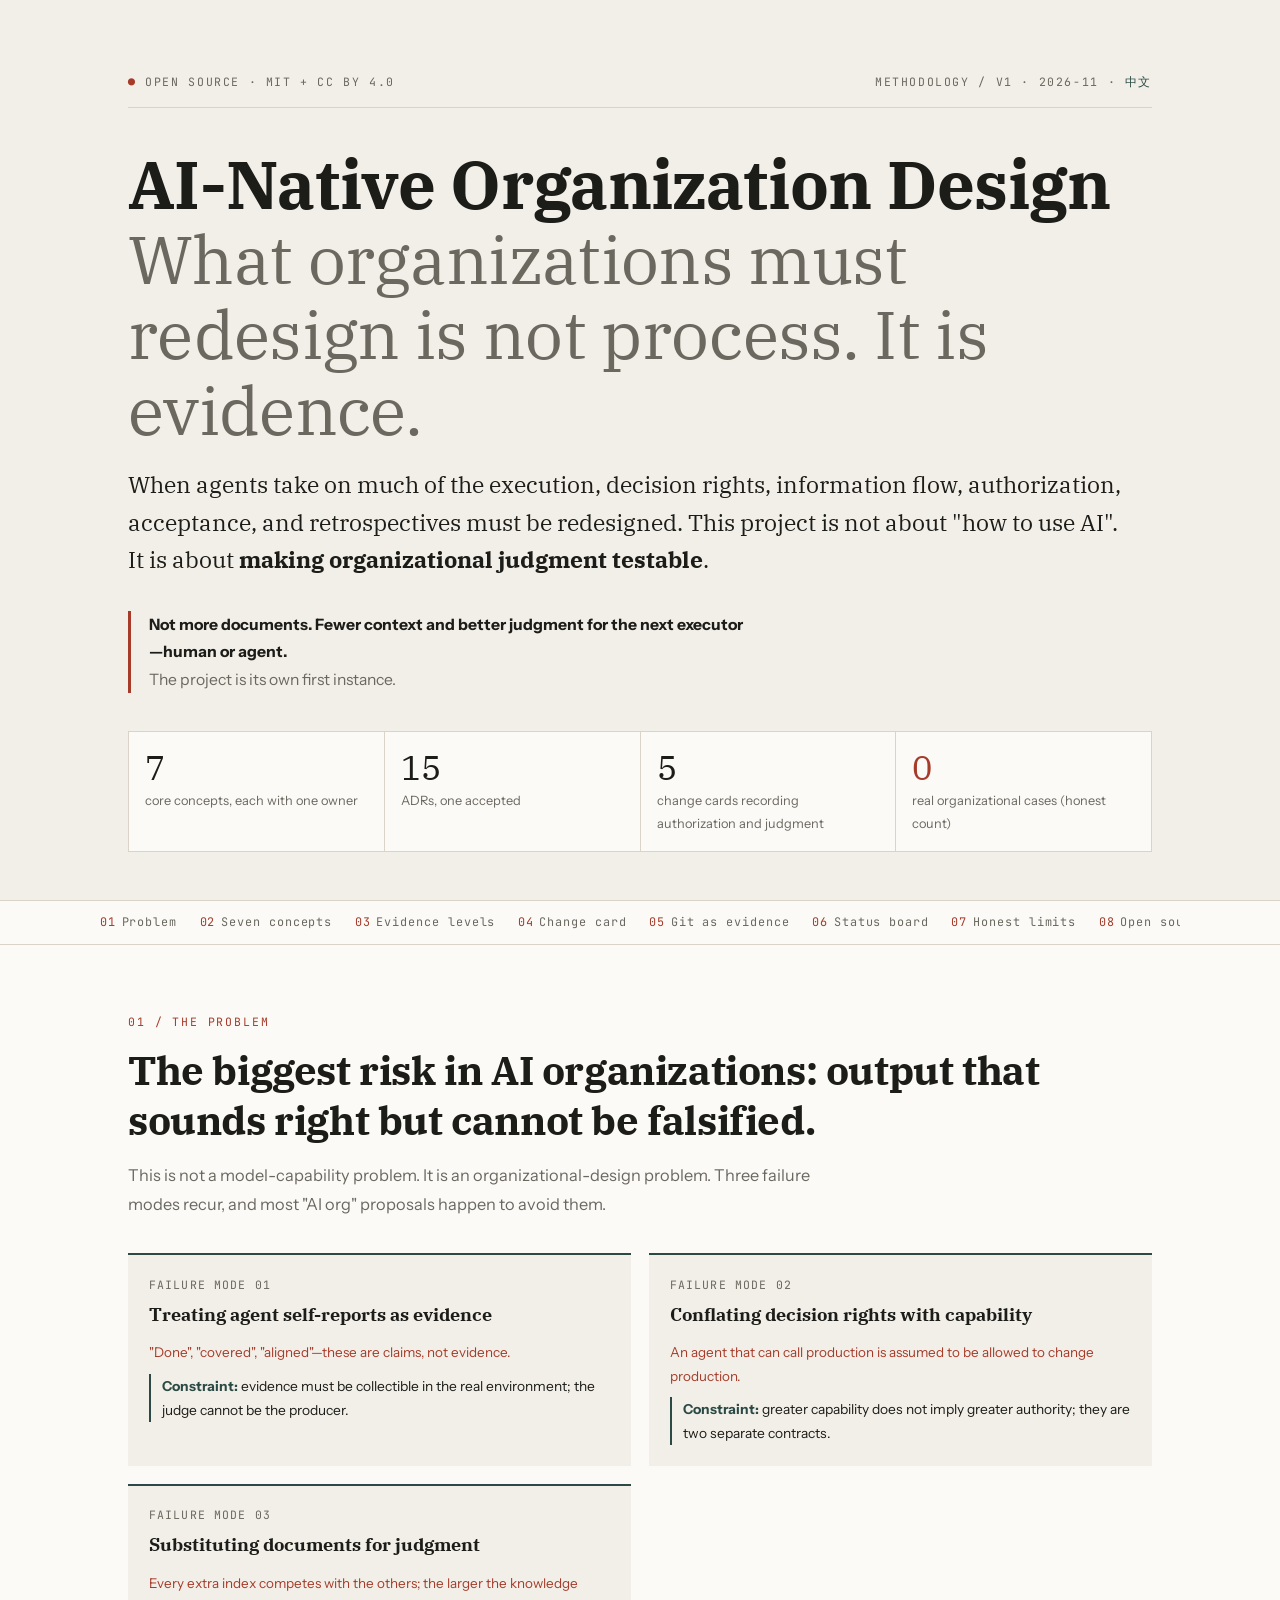
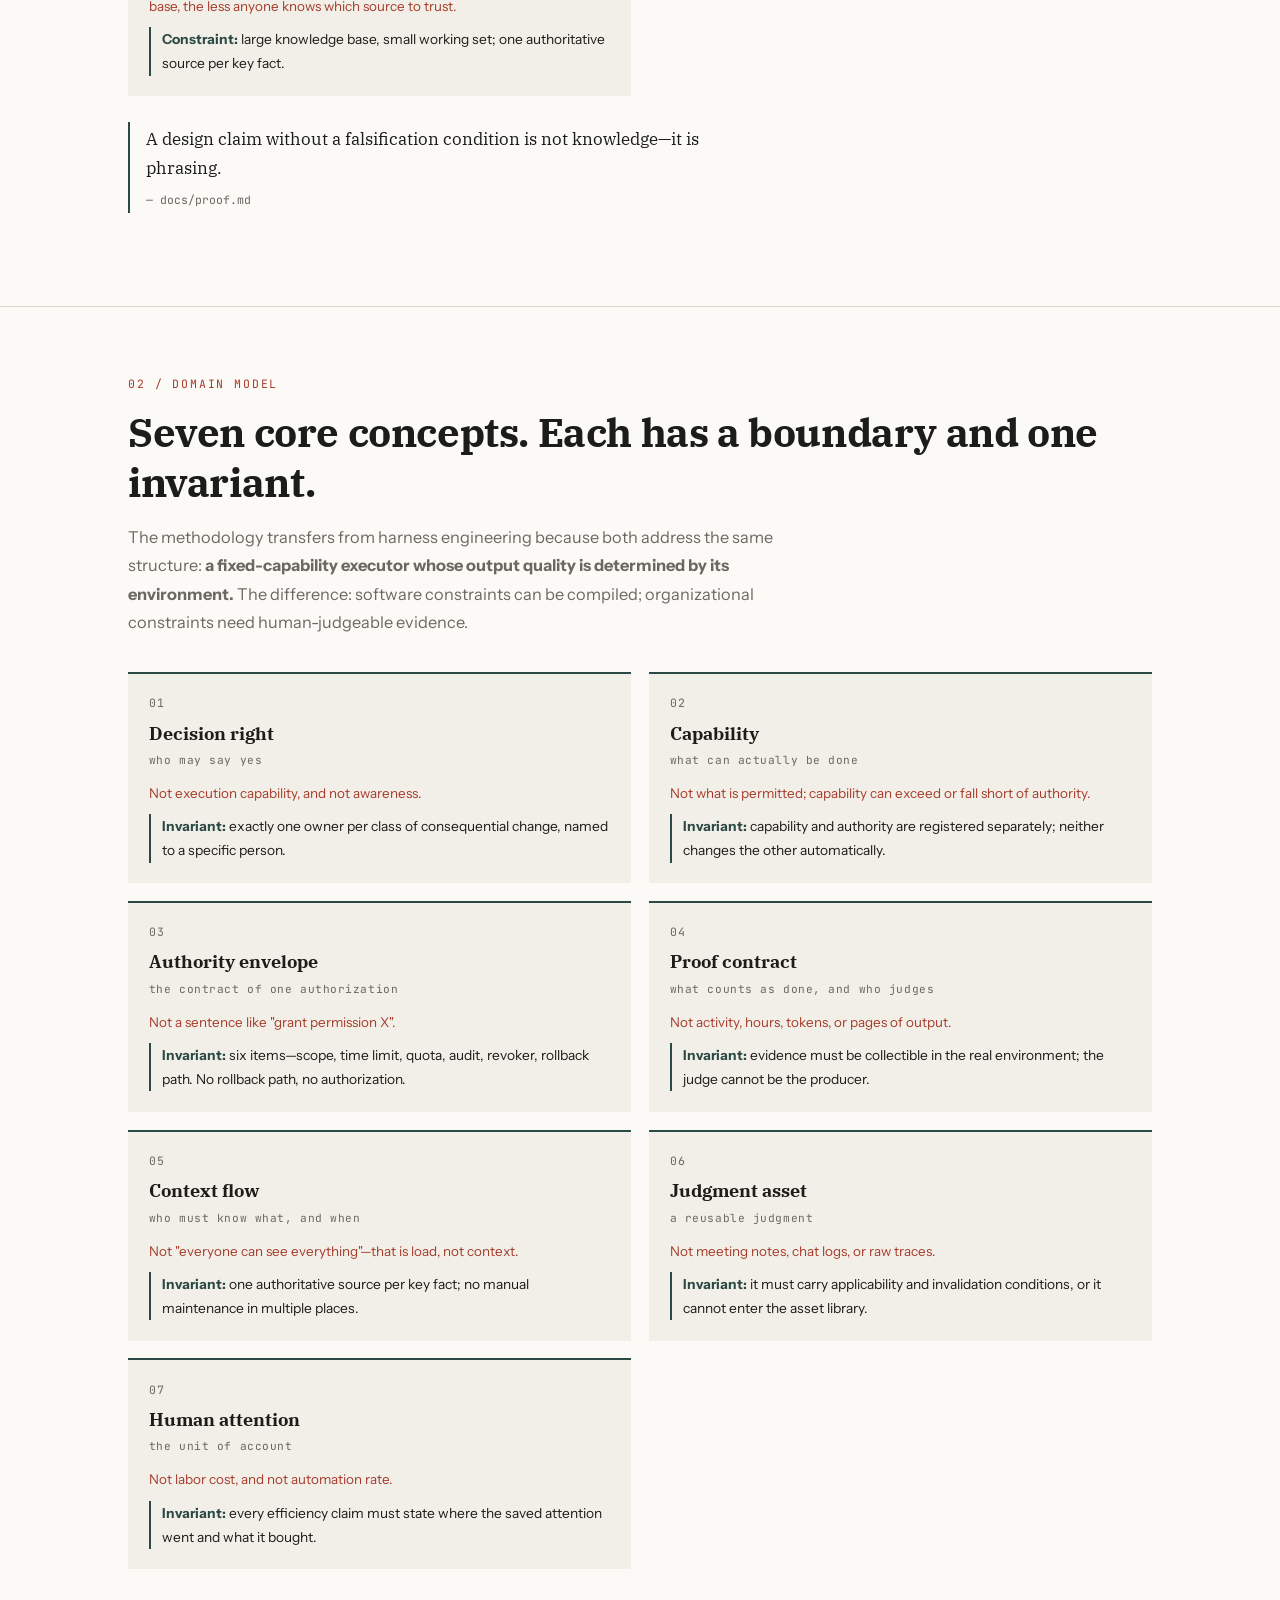
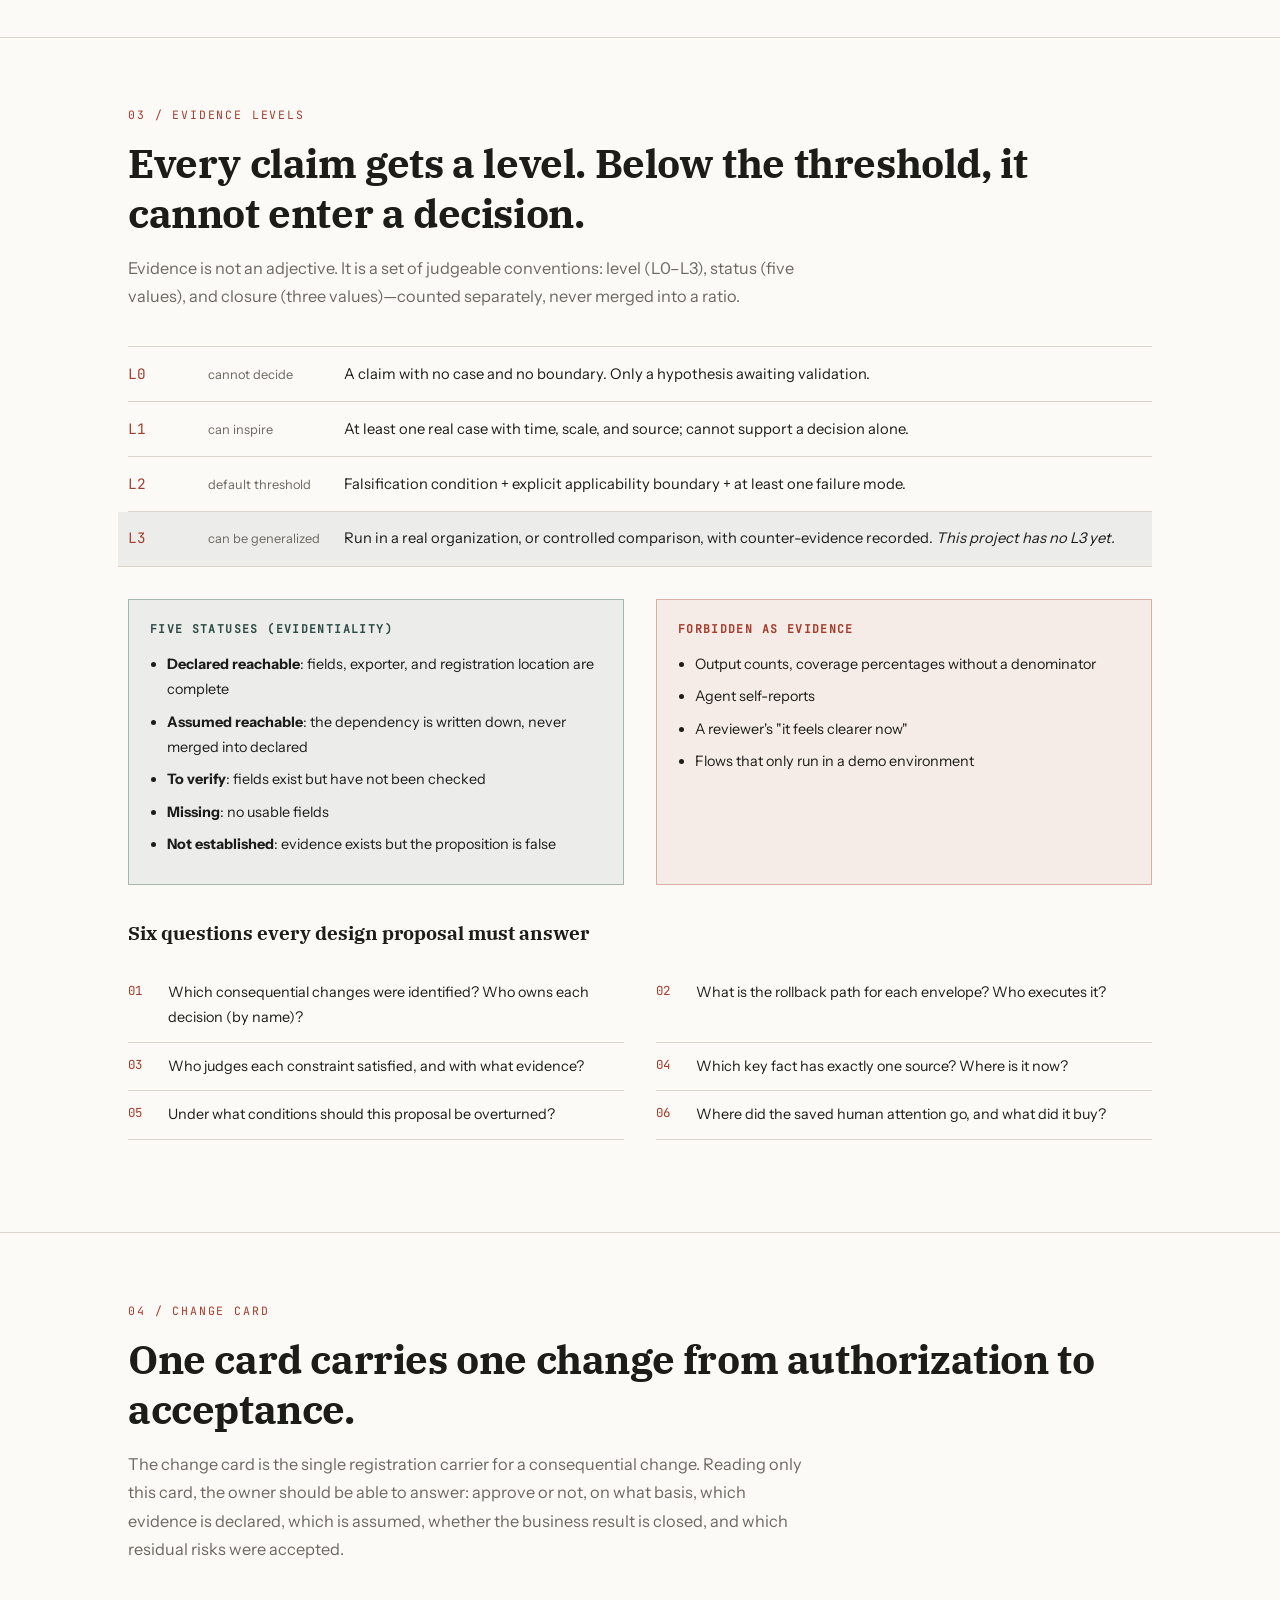
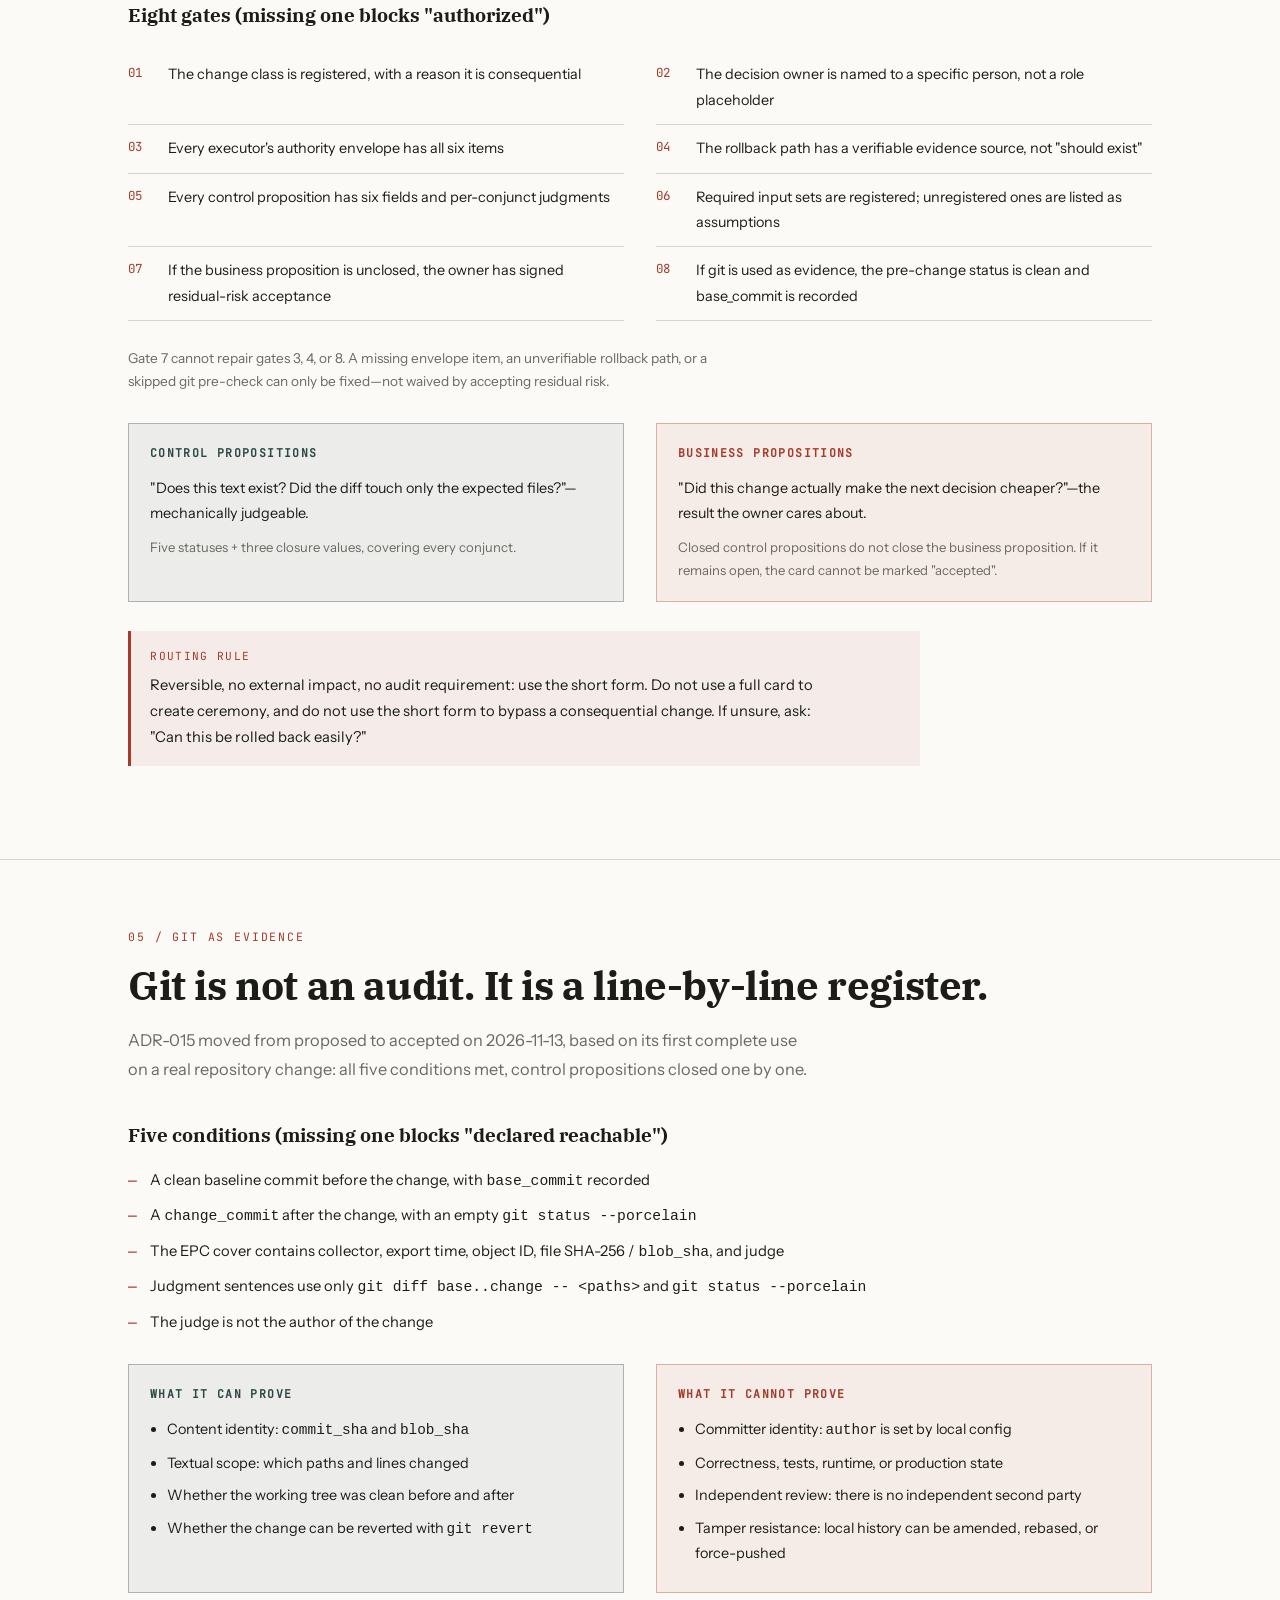
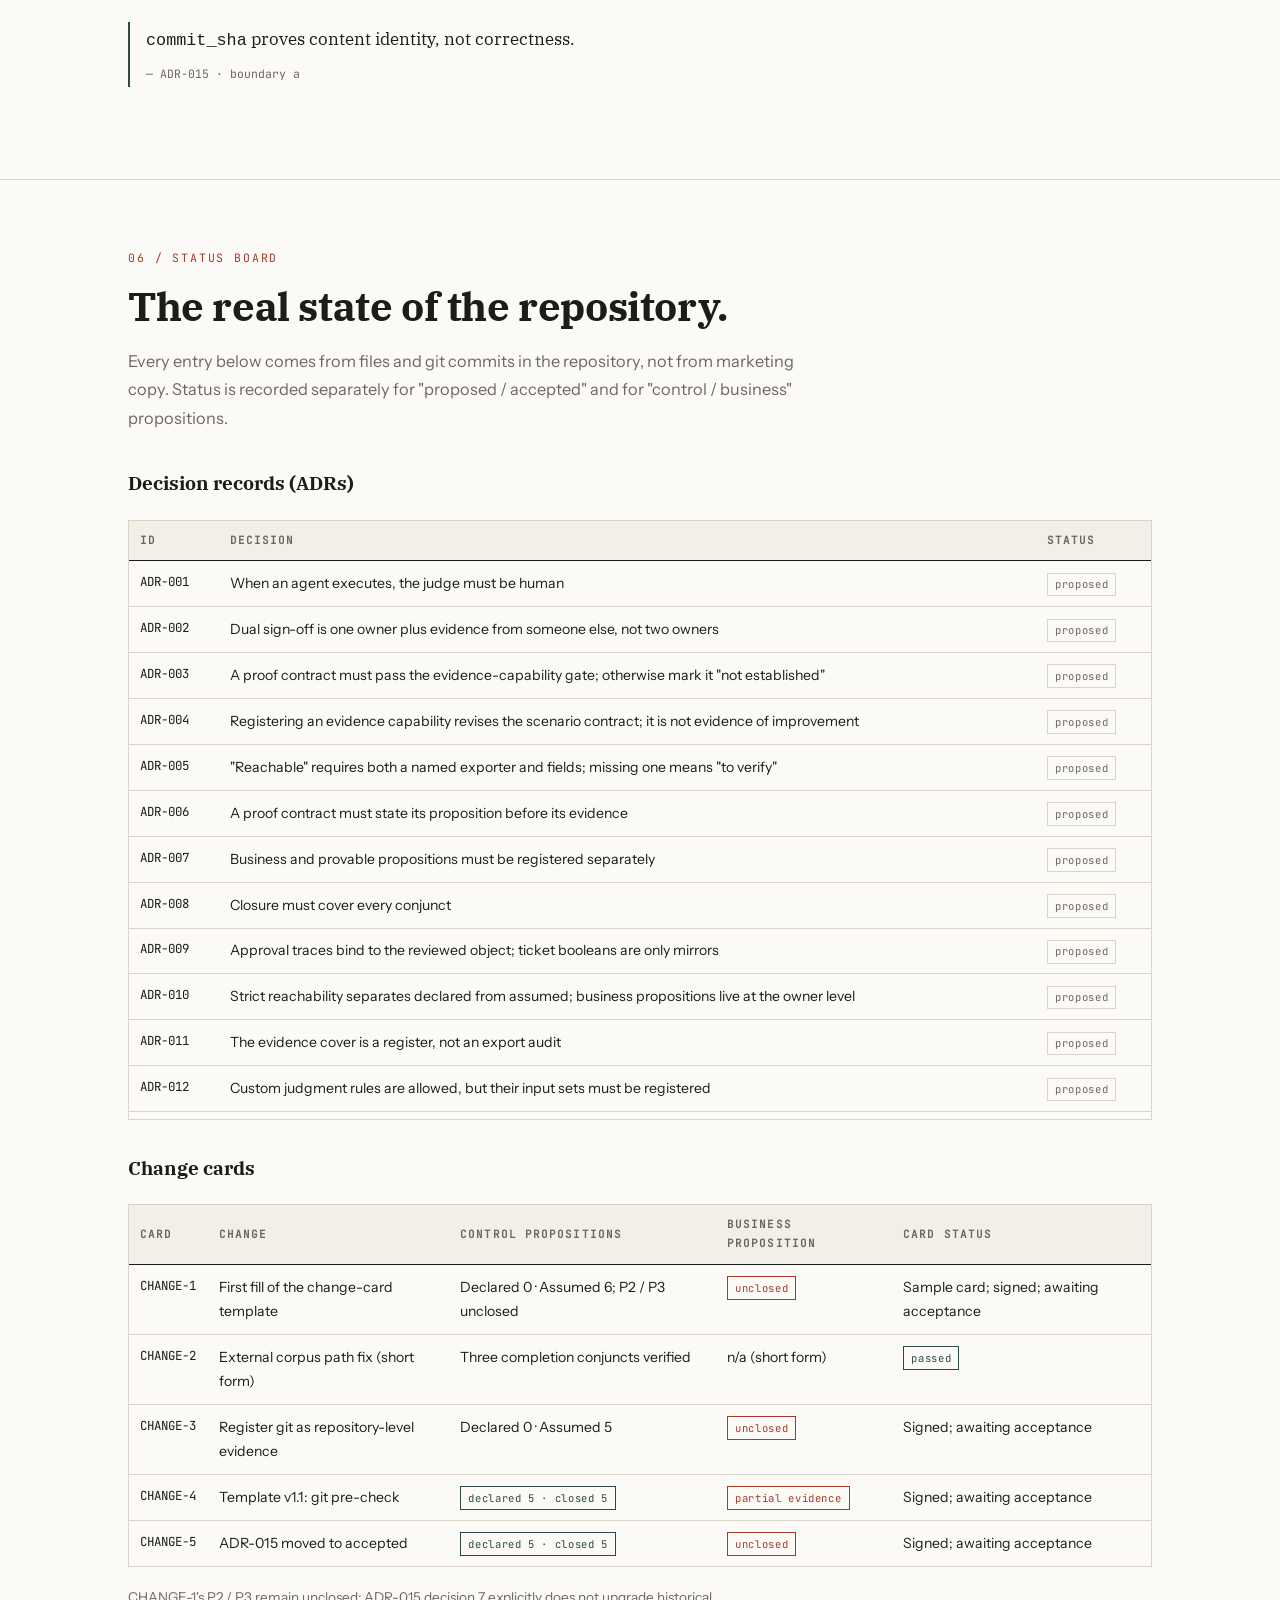
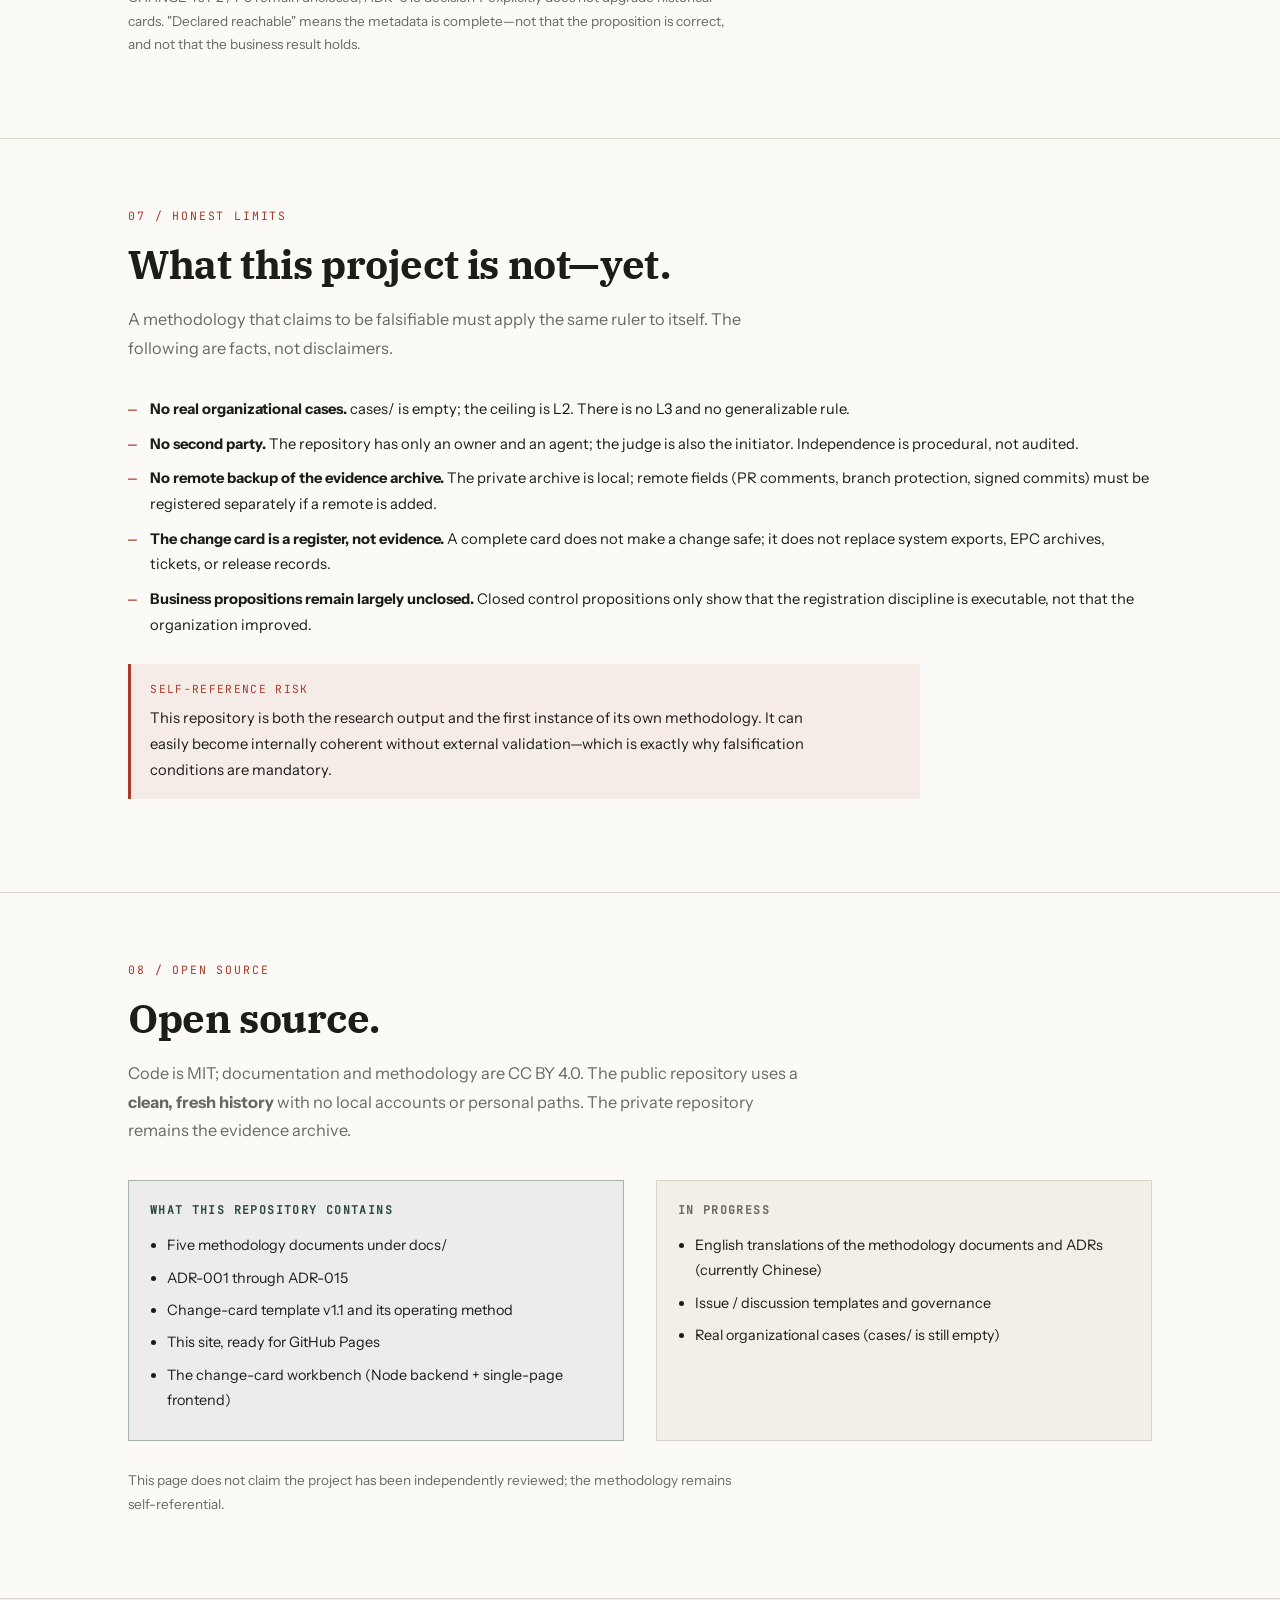
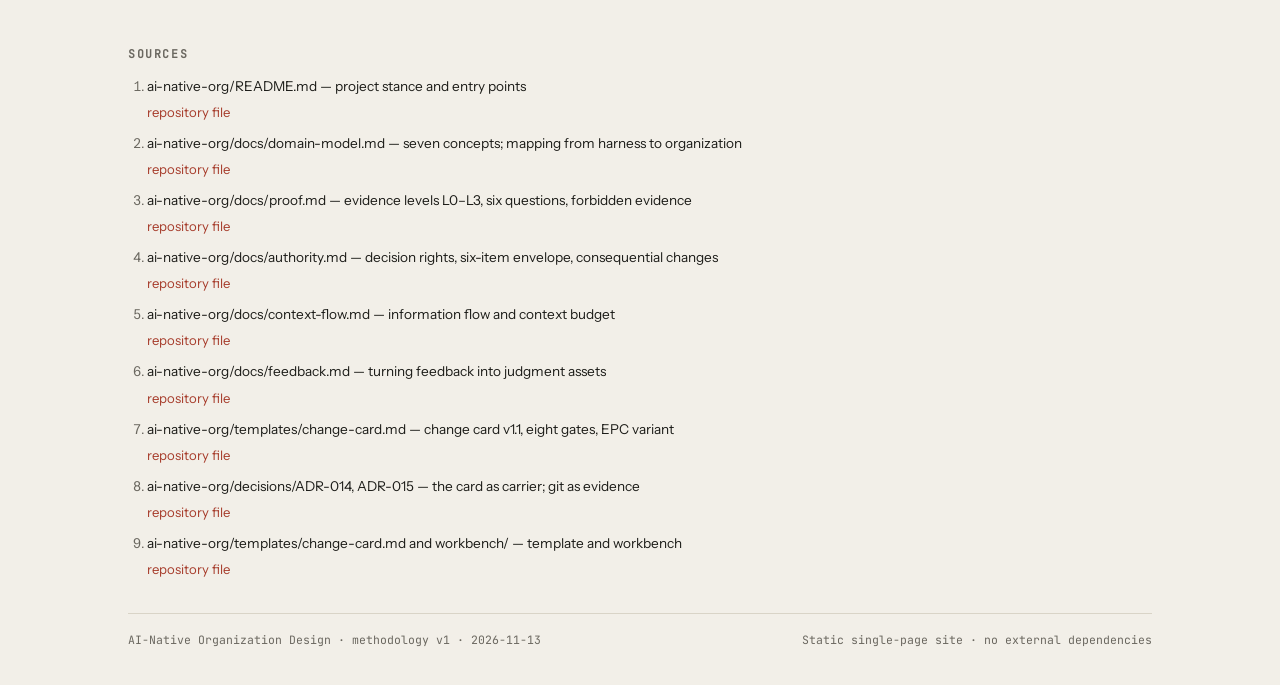
==== commit 7ac00323: "Make the workbench UI bilingual (English/Chinese) and update language status" ====
--- a/site/index.html
+++ b/site/index.html
@@ -442,8 +442,7 @@
       <div class="panel">
         <h4>In progress</h4>
         <ul>
-          <li>English translations of the methodology documents (currently Chinese)</li>
-          <li>An English UI for the workbench (currently Chinese)</li>
+          <li>English translations of the methodology documents and ADRs (currently Chinese)</li>
           <li>Issue / discussion templates and governance</li>
           <li>Real organizational cases (cases/ is still empty)</li>
         </ul>
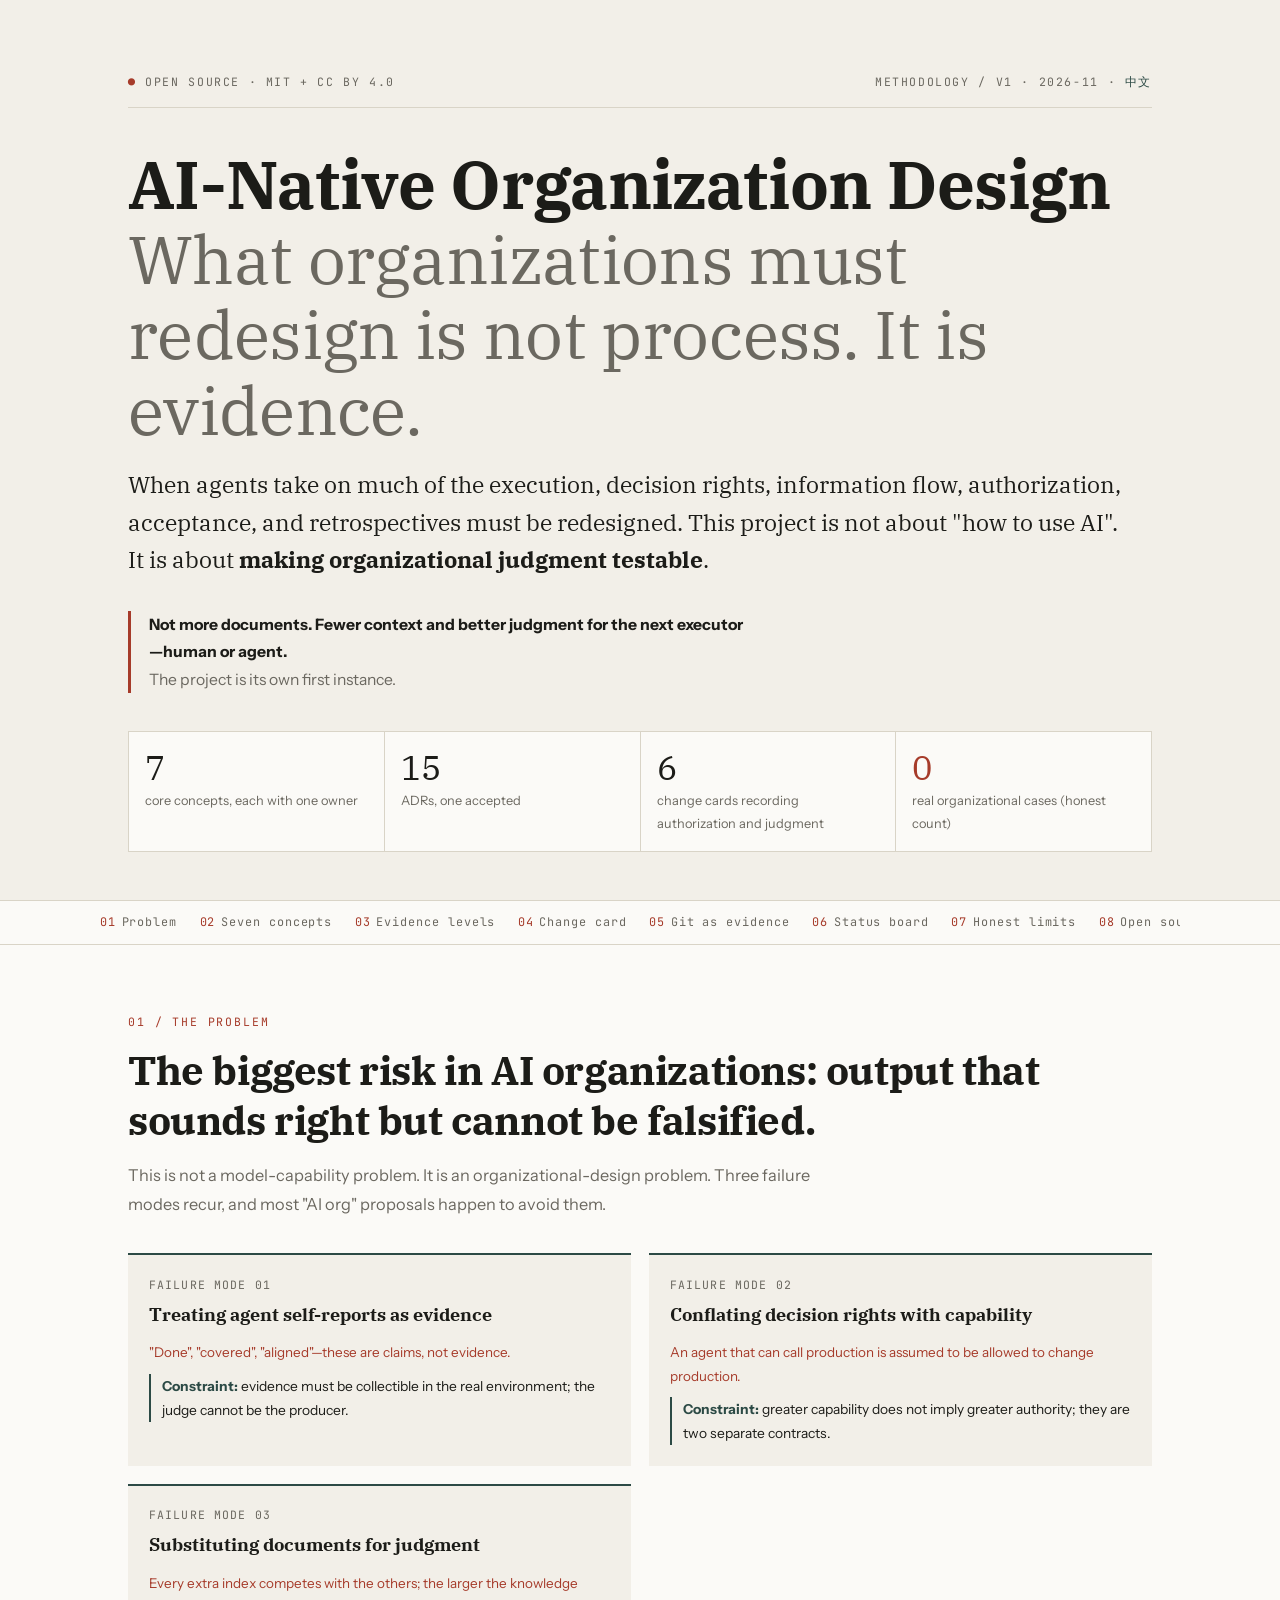
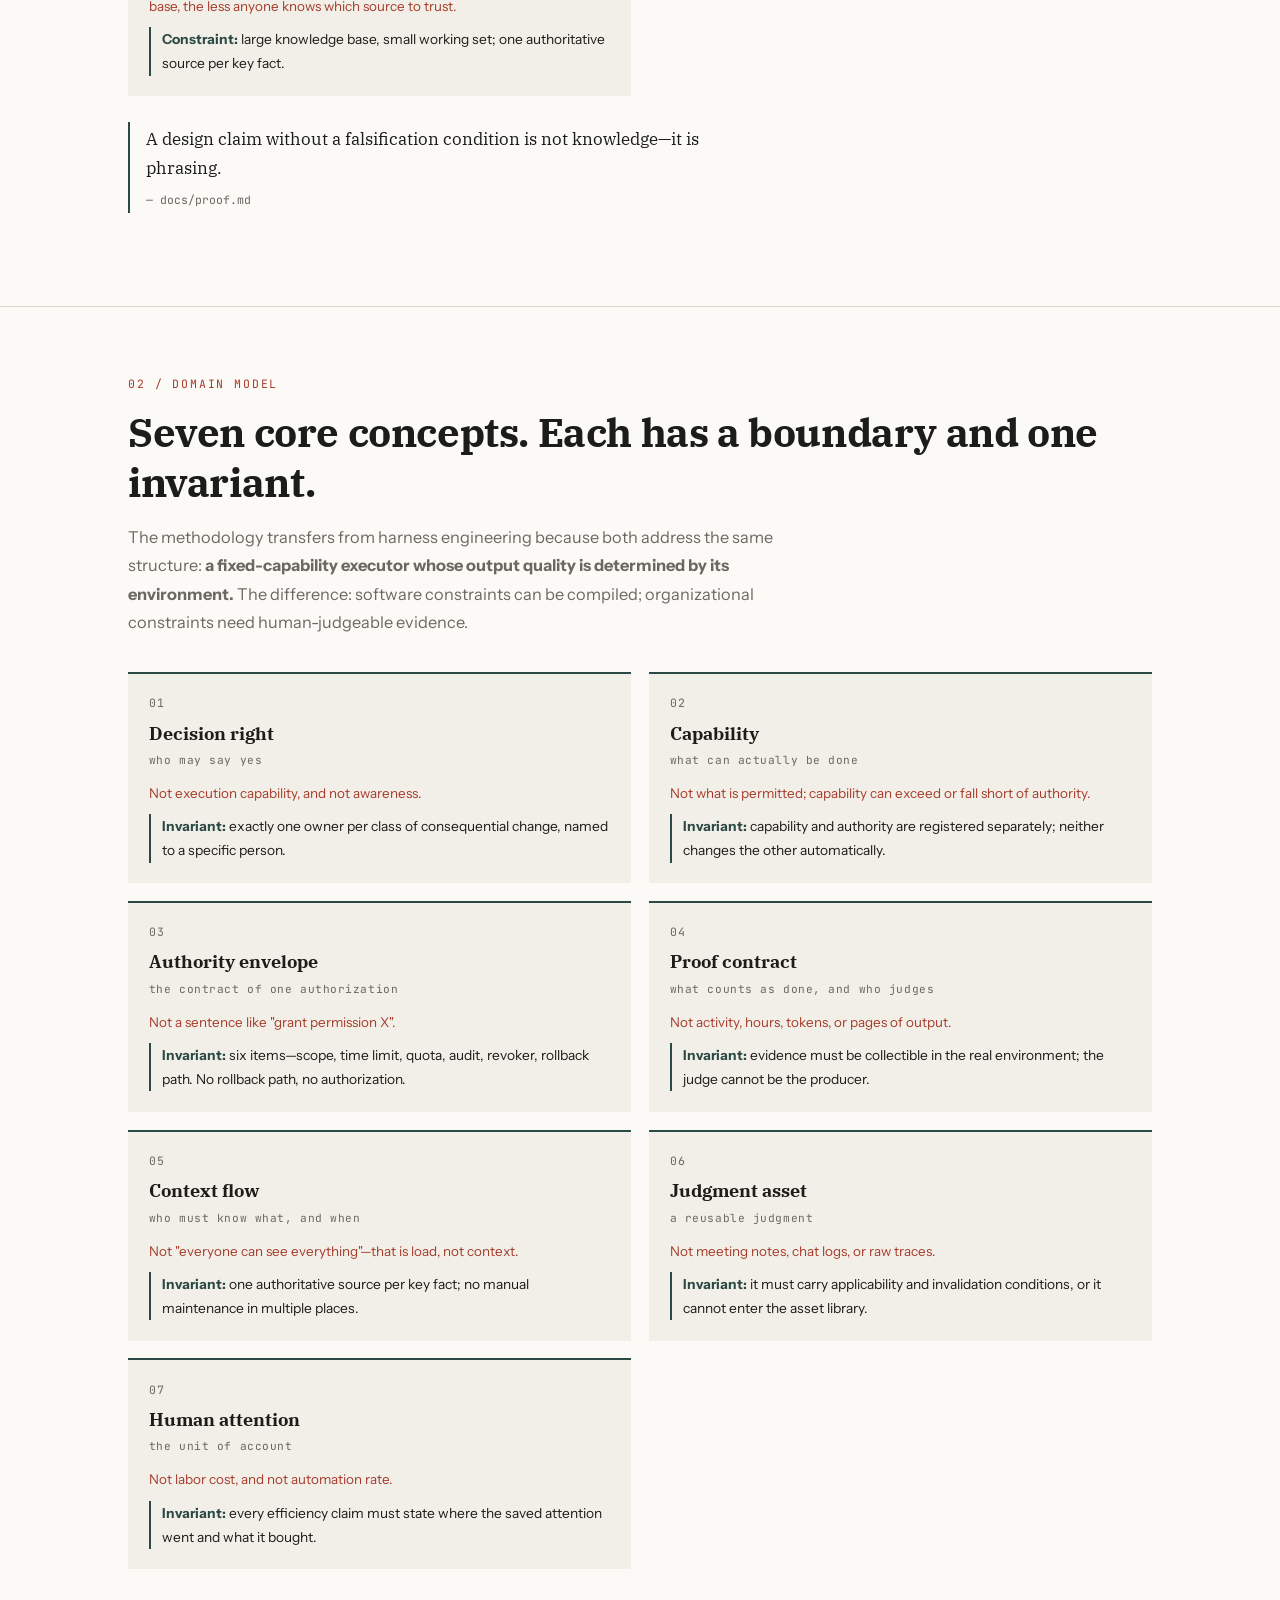
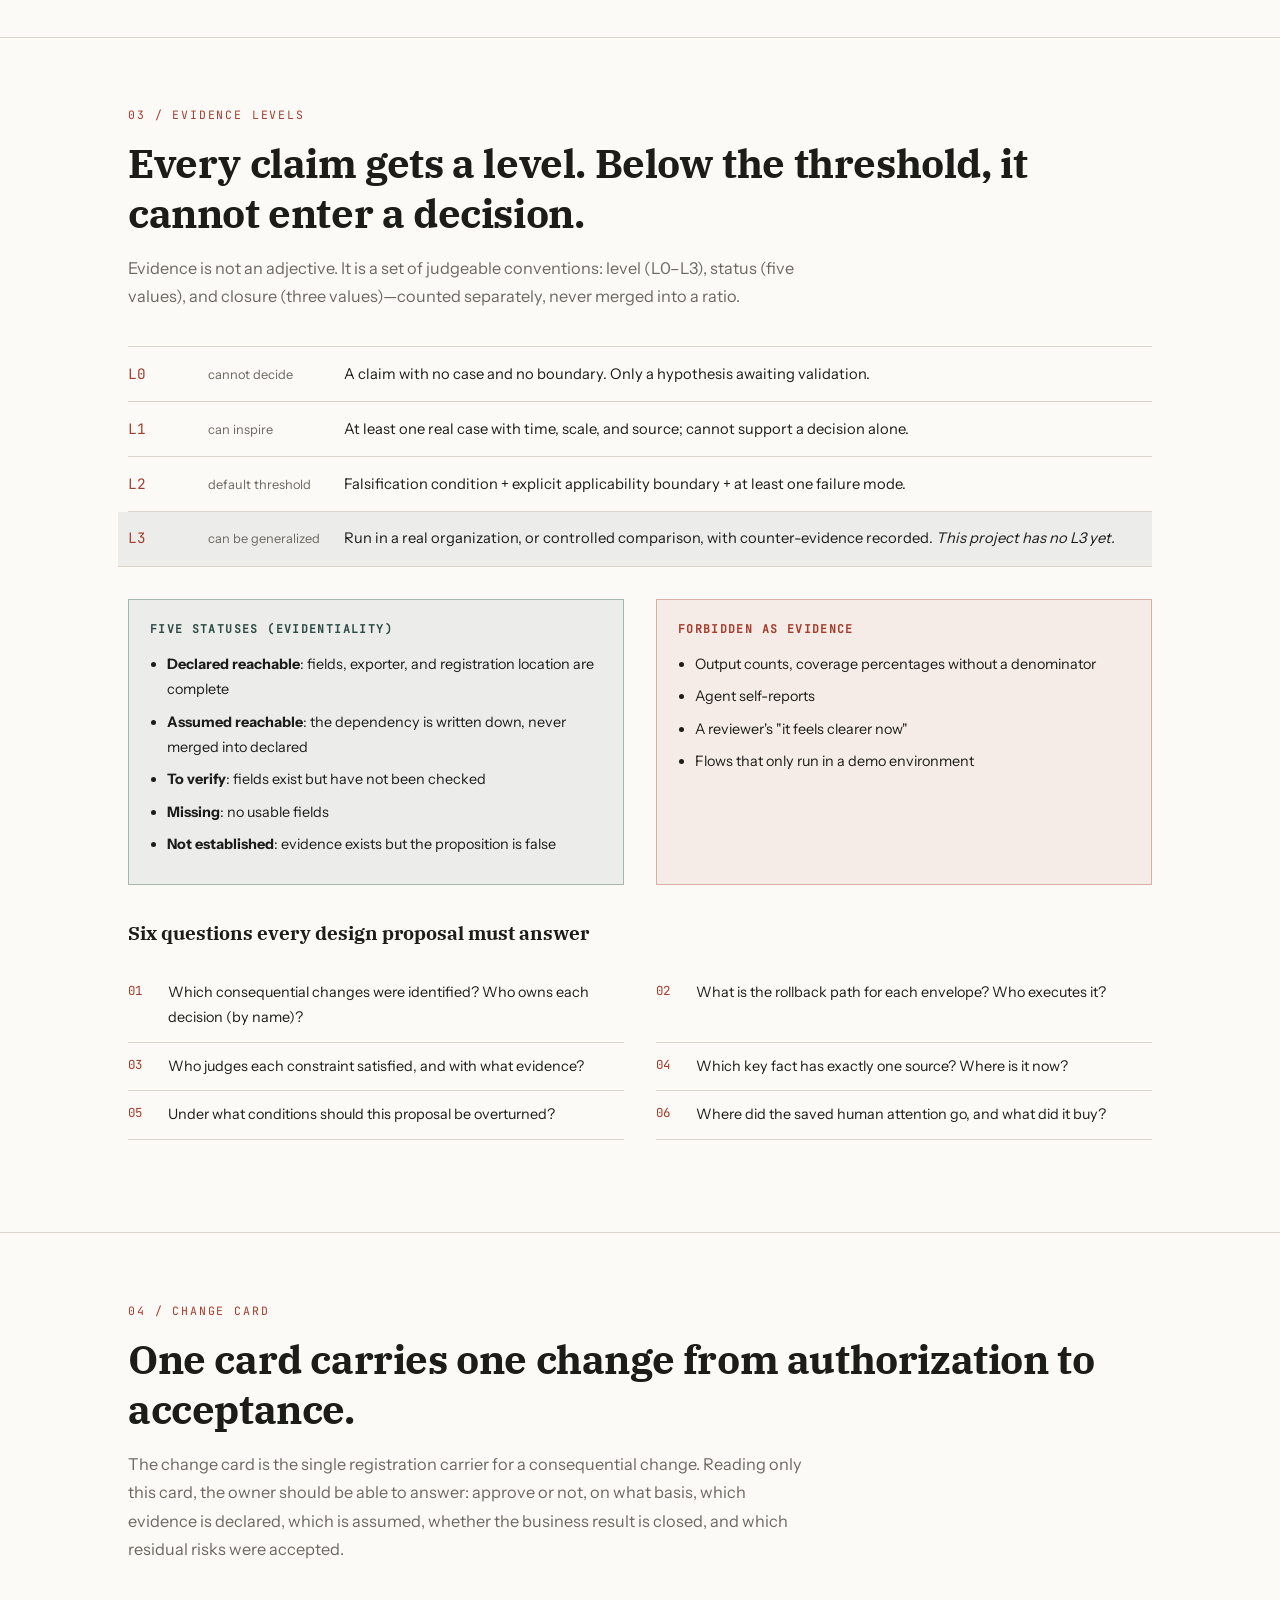
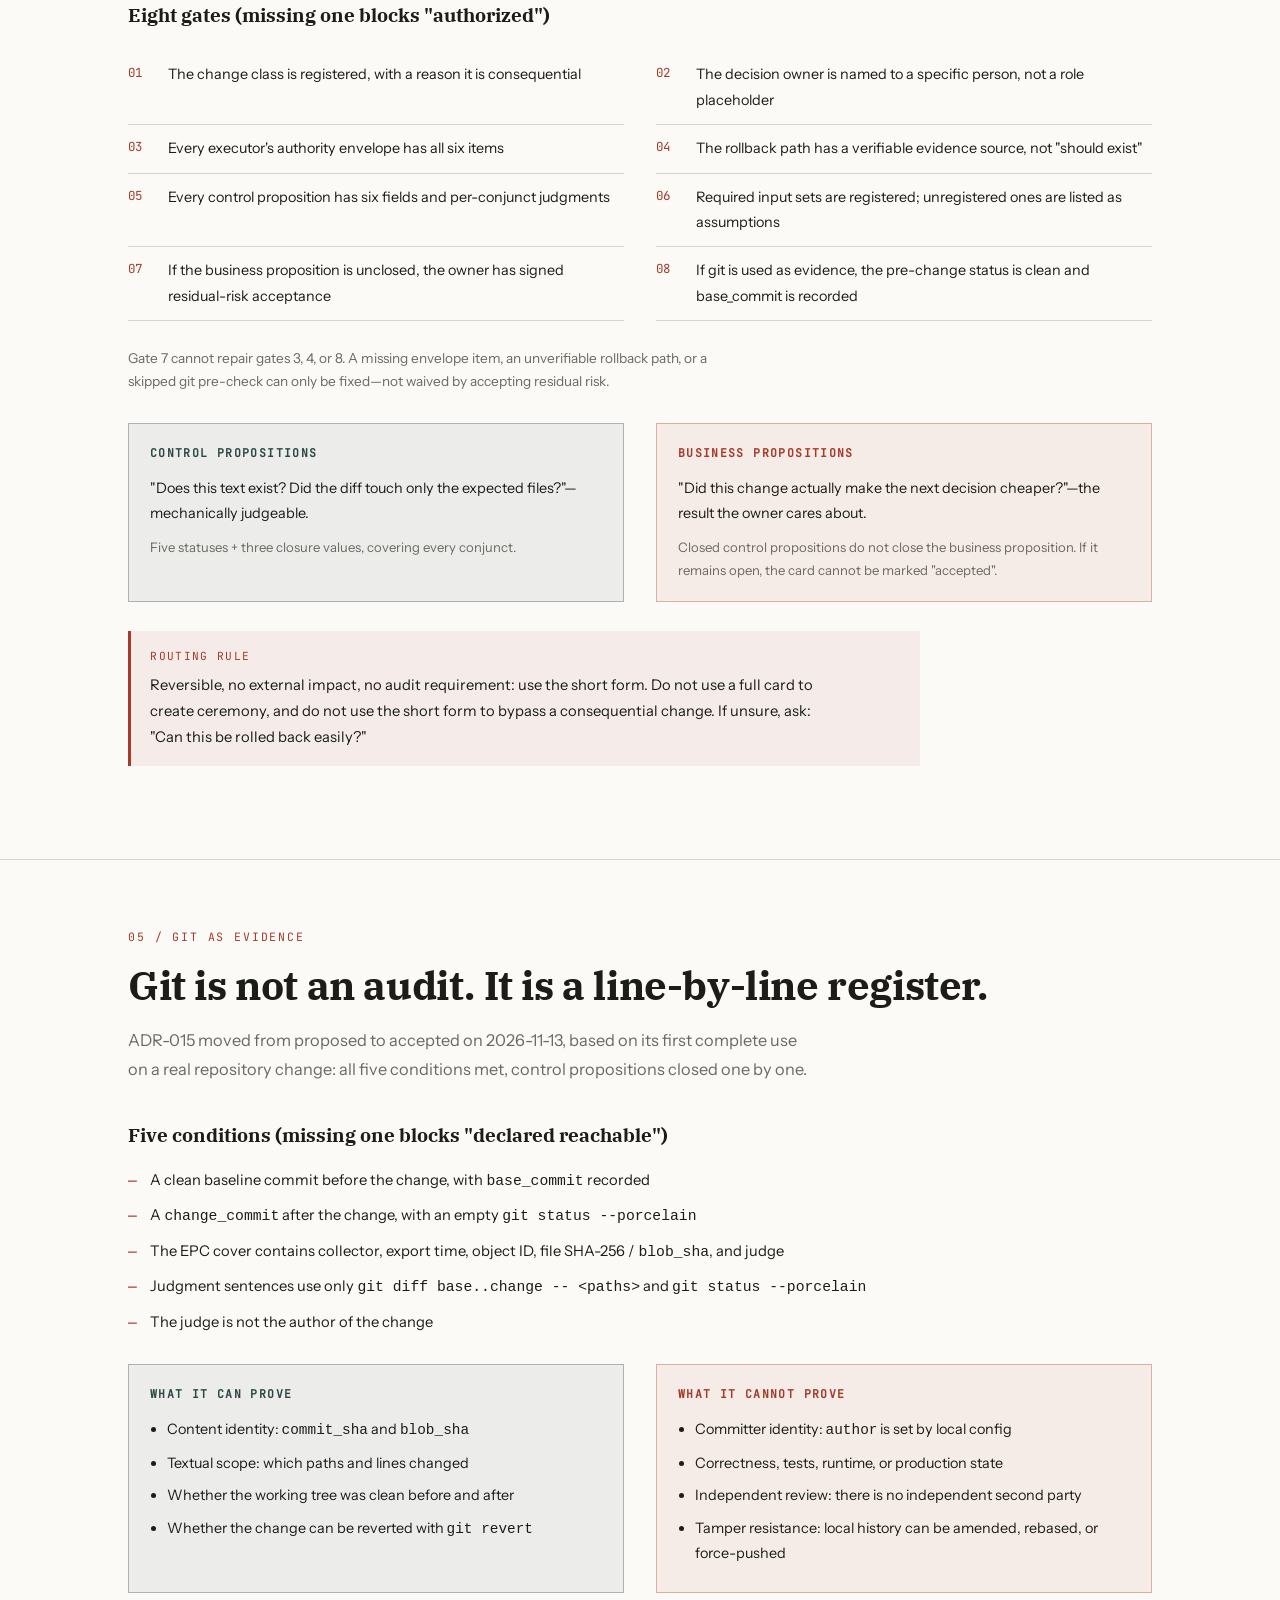
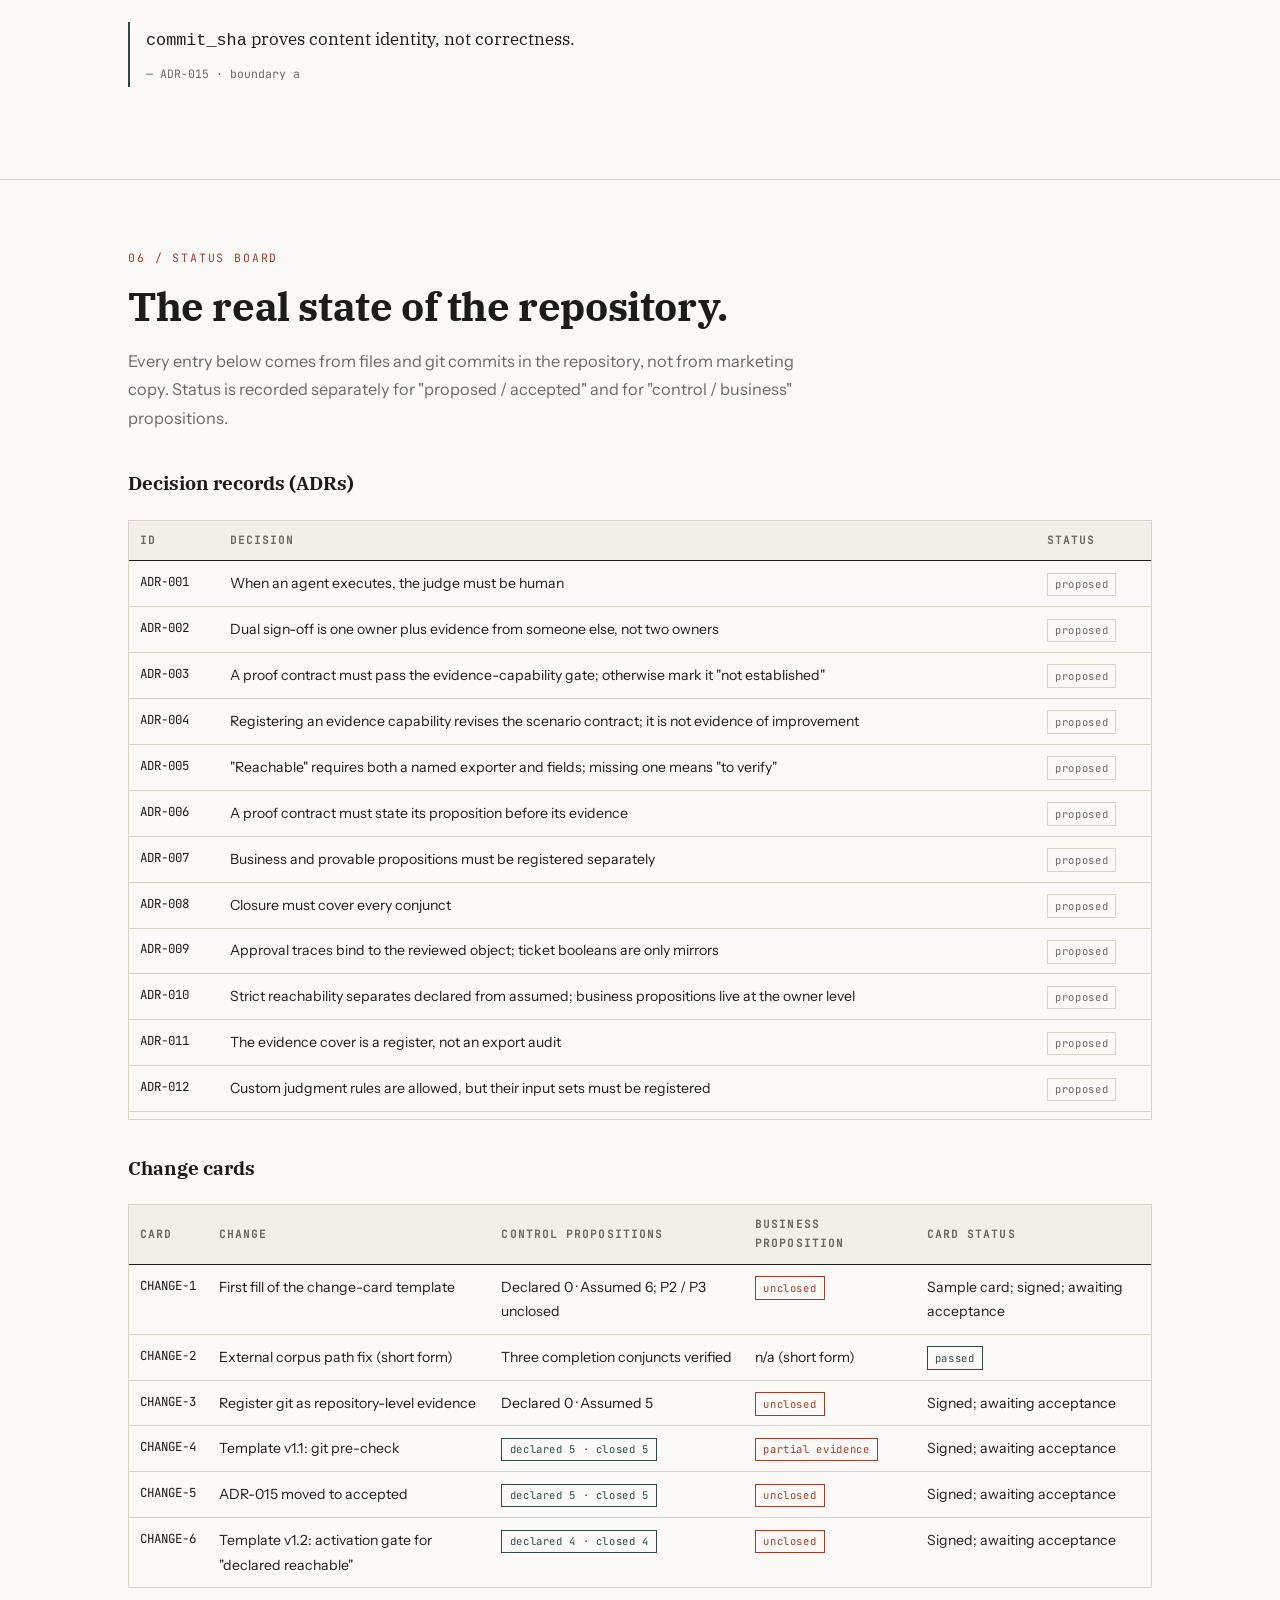
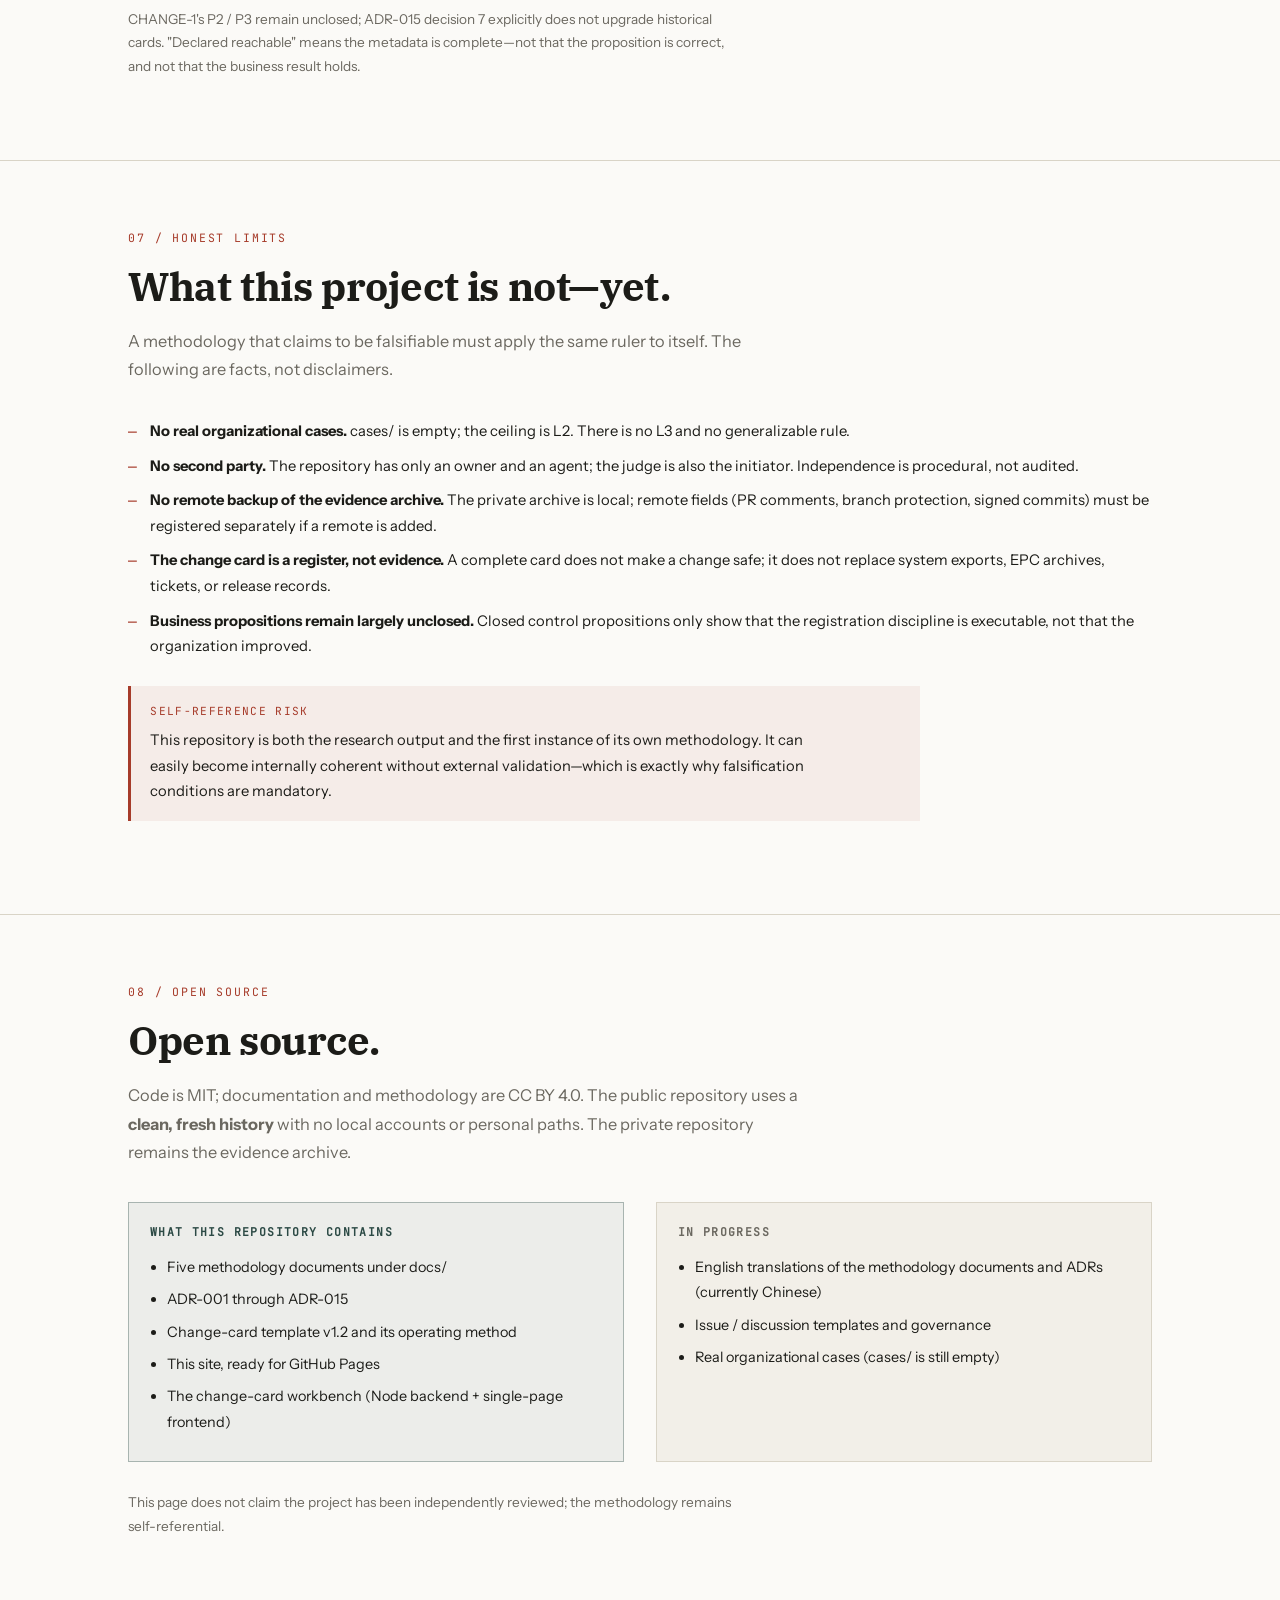
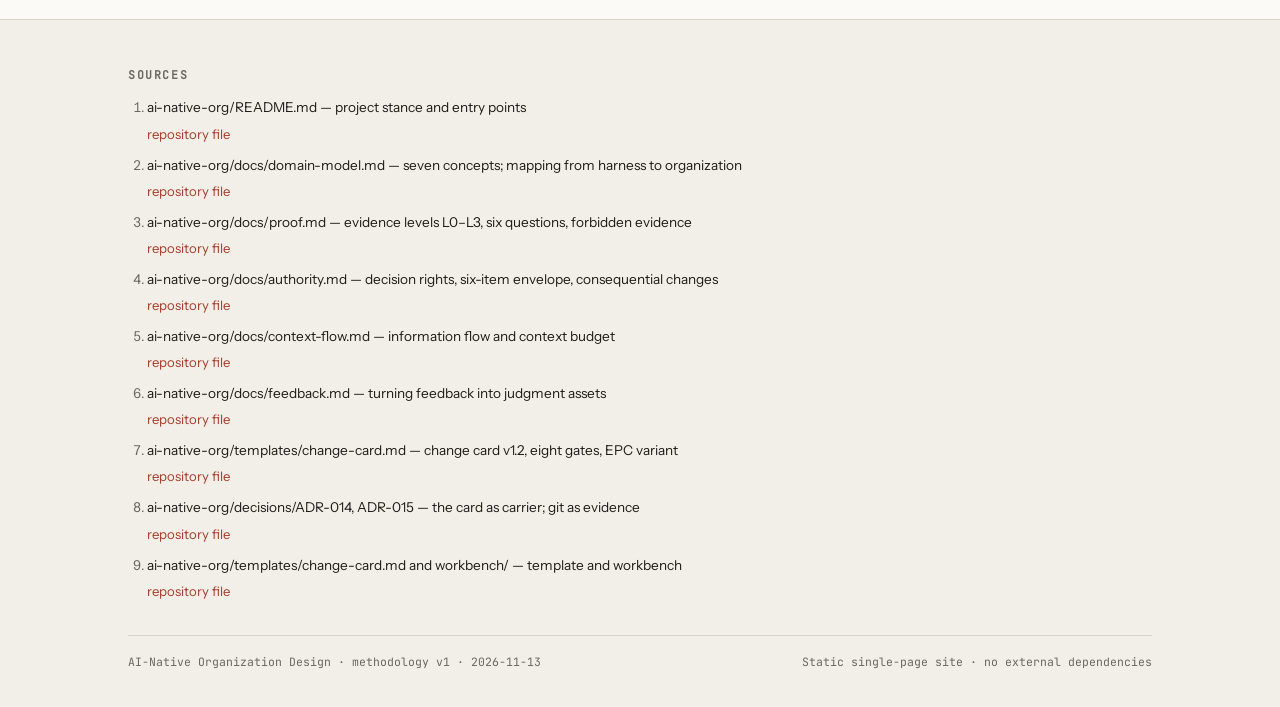
==== commit 8e36b8fb: "Template v1.2: add activation gate for declared-reachable status; add CHANGE-6 to board" ====
--- a/site/index.html
+++ b/site/index.html
@@ -29,7 +29,7 @@
     <div class="stat-grid">
       <div class="stat"><span class="n">7</span><span class="lbl">core concepts, each with one owner</span></div>
       <div class="stat"><span class="n">15</span><span class="lbl">ADRs, one accepted</span></div>
-      <div class="stat"><span class="n">5</span><span class="lbl">change cards recording authorization and judgment</span></div>
+      <div class="stat"><span class="n">6</span><span class="lbl">change cards recording authorization and judgment</span></div>
       <div class="stat"><span class="n accent">0</span><span class="lbl">real organizational cases (honest count)</span></div>
     </div>
   </div>
@@ -384,6 +384,13 @@
             <td><span class="pill open">unclosed</span></td>
             <td>Signed; awaiting acceptance</td>
           </tr>
+          <tr>
+            <td class="id">CHANGE-6</td>
+            <td>Template v1.2: activation gate for "declared reachable"</td>
+            <td><span class="pill ok">declared 4 · closed 4</span></td>
+            <td><span class="pill open">unclosed</span></td>
+            <td>Signed; awaiting acceptance</td>
+          </tr>
         </tbody>
       </table>
     </div>
@@ -434,7 +441,7 @@
         <ul>
           <li>Five methodology documents under docs/</li>
           <li>ADR-001 through ADR-015</li>
-          <li>Change-card template v1.1 and its operating method</li>
+          <li>Change-card template v1.2 and its operating method</li>
           <li>This site, ready for GitHub Pages</li>
           <li>The change-card workbench (Node backend + single-page frontend)</li>
         </ul>
@@ -487,7 +494,7 @@
           <span class="src-url">repository file</span>
         </li>
         <li id="cite-7">
-          <span class="src-title">ai-native-org/templates/change-card.md — change card v1.1, eight gates, EPC variant</span>
+          <span class="src-title">ai-native-org/templates/change-card.md — change card v1.2, eight gates, EPC variant</span>
           <span class="src-url">repository file</span>
         </li>
         <li id="cite-8">
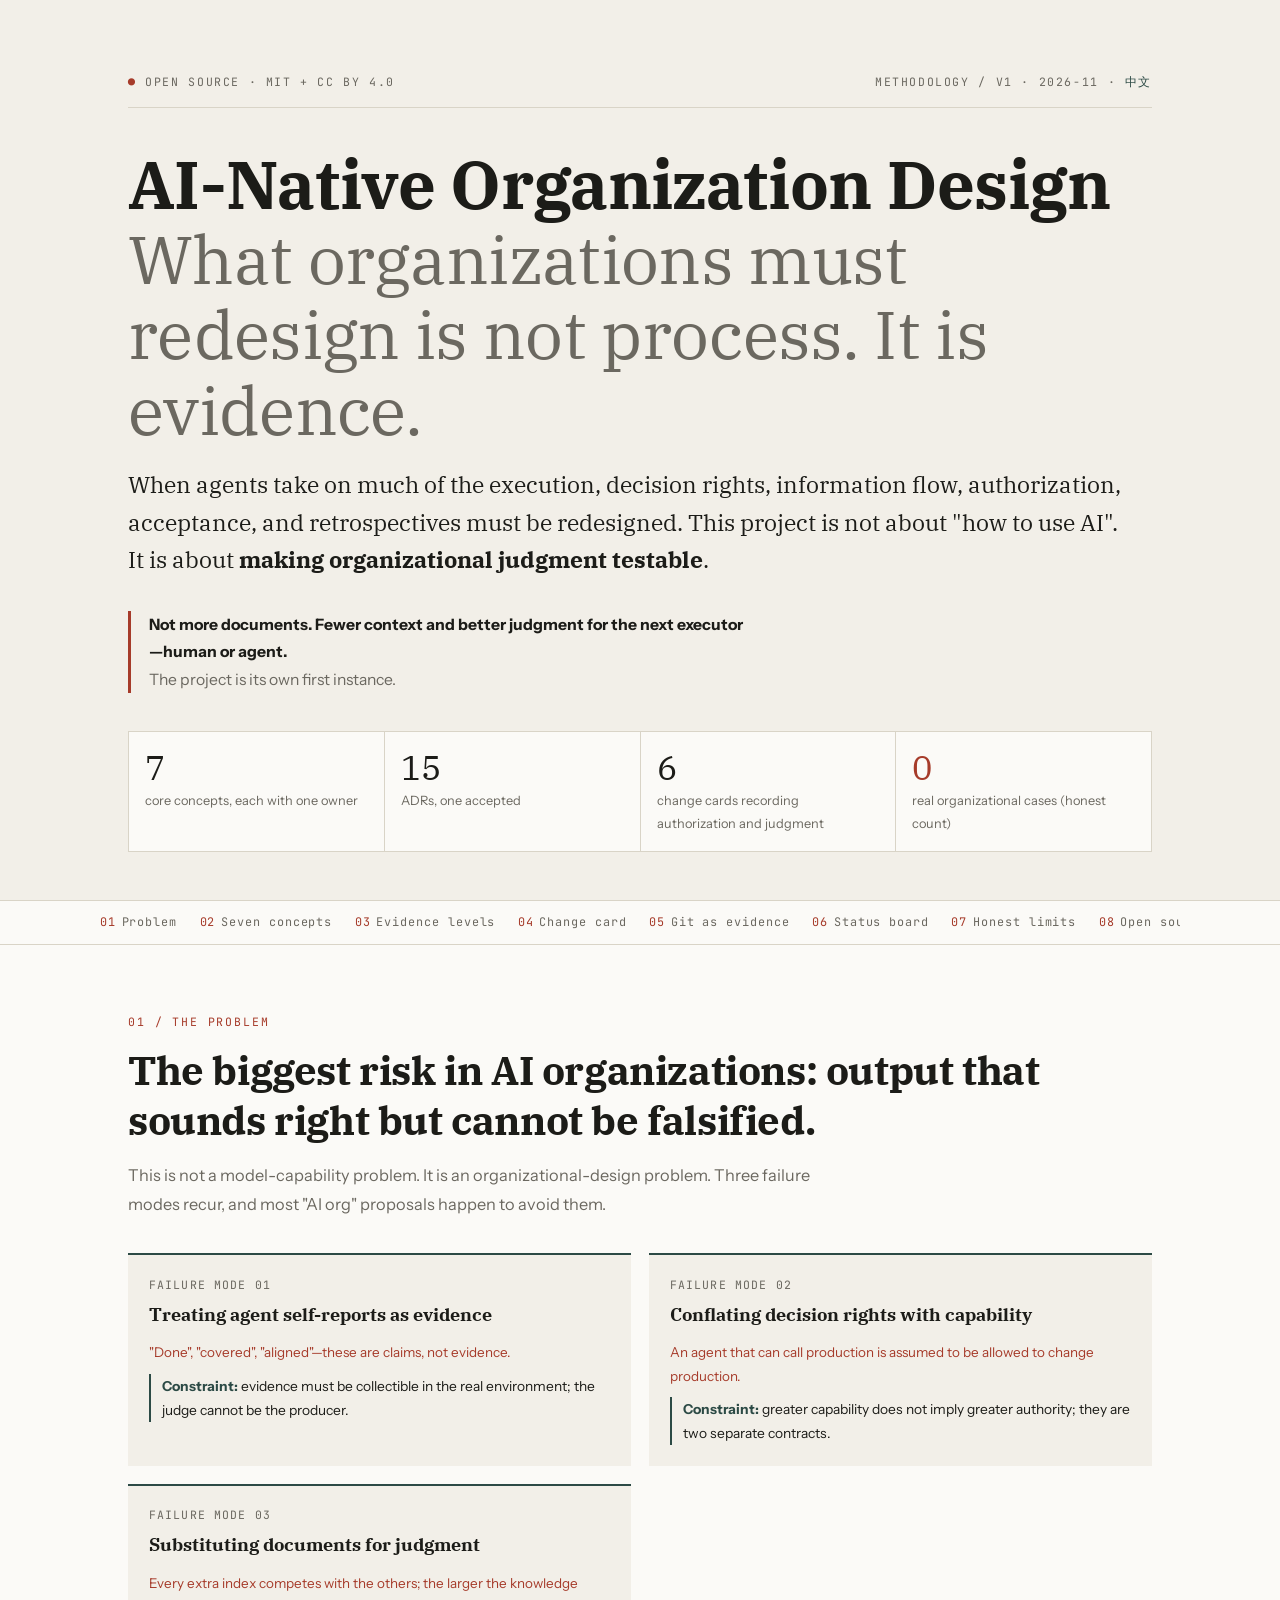
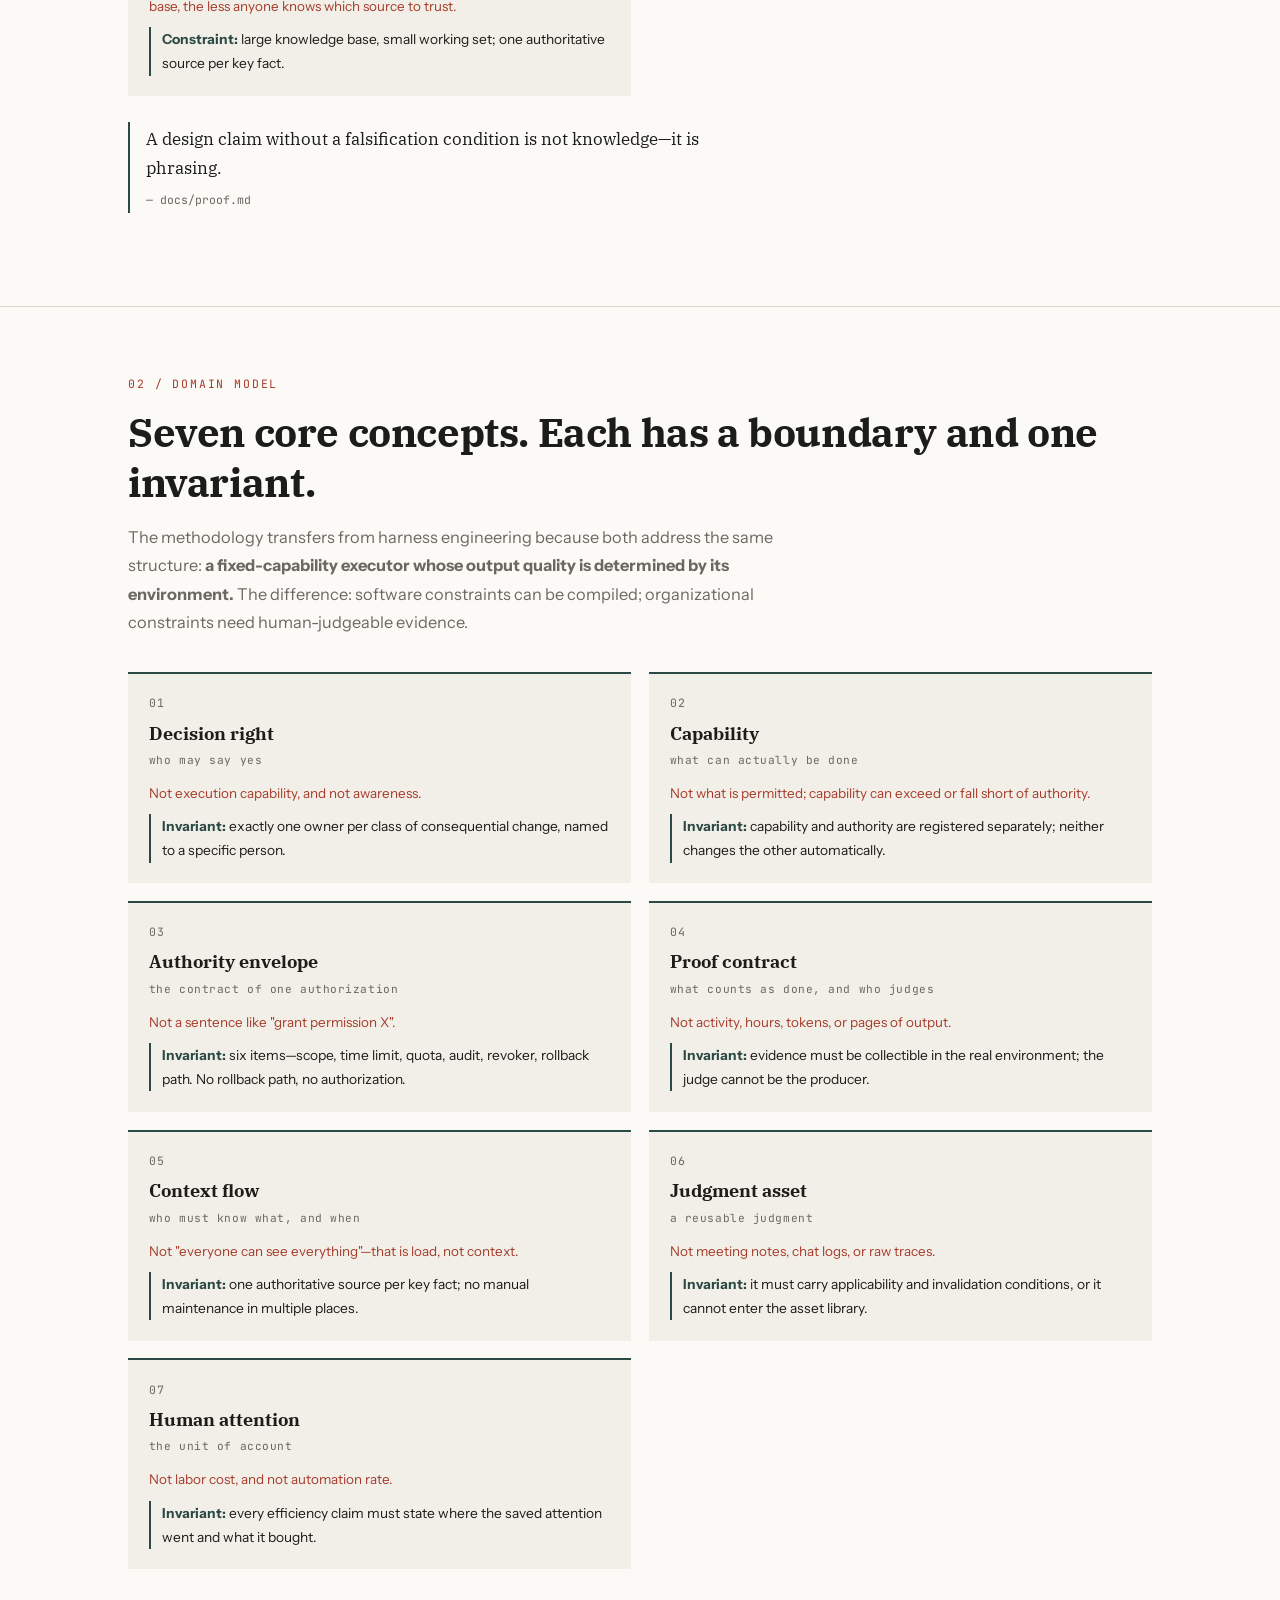
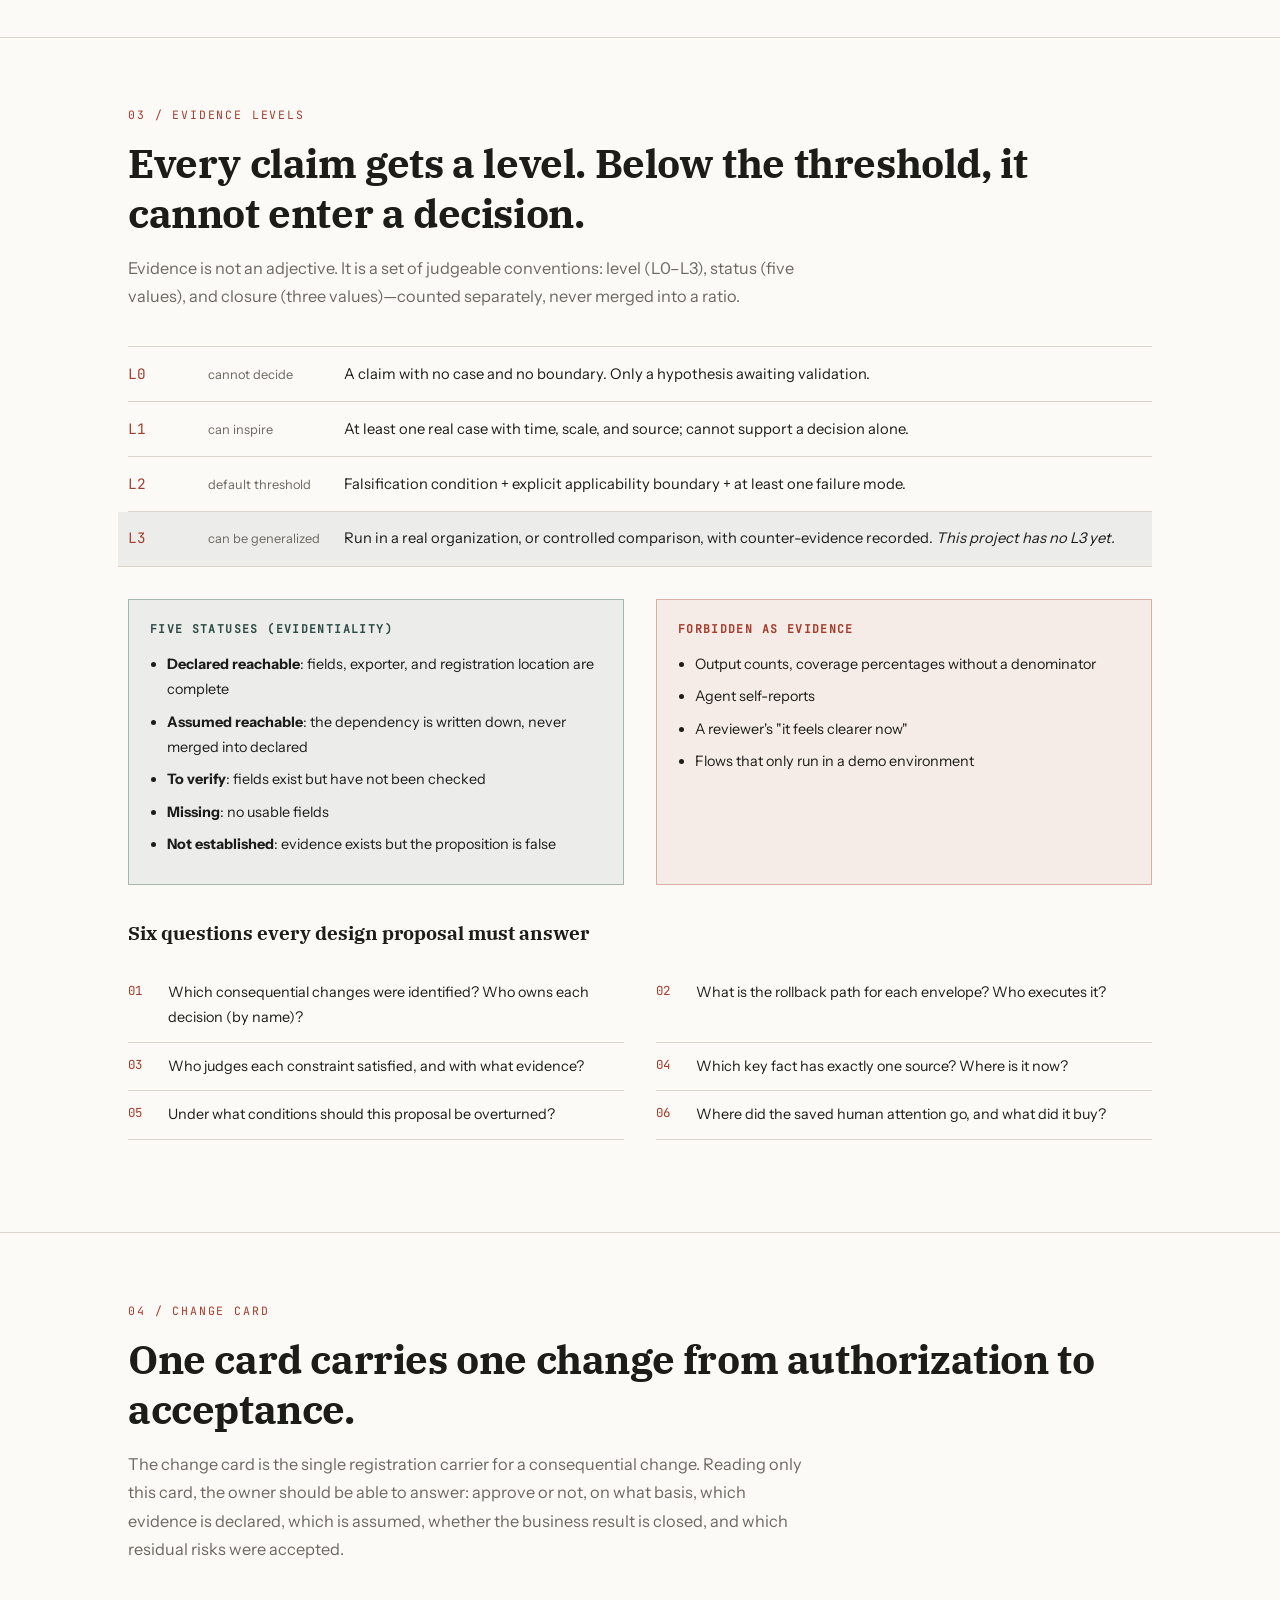
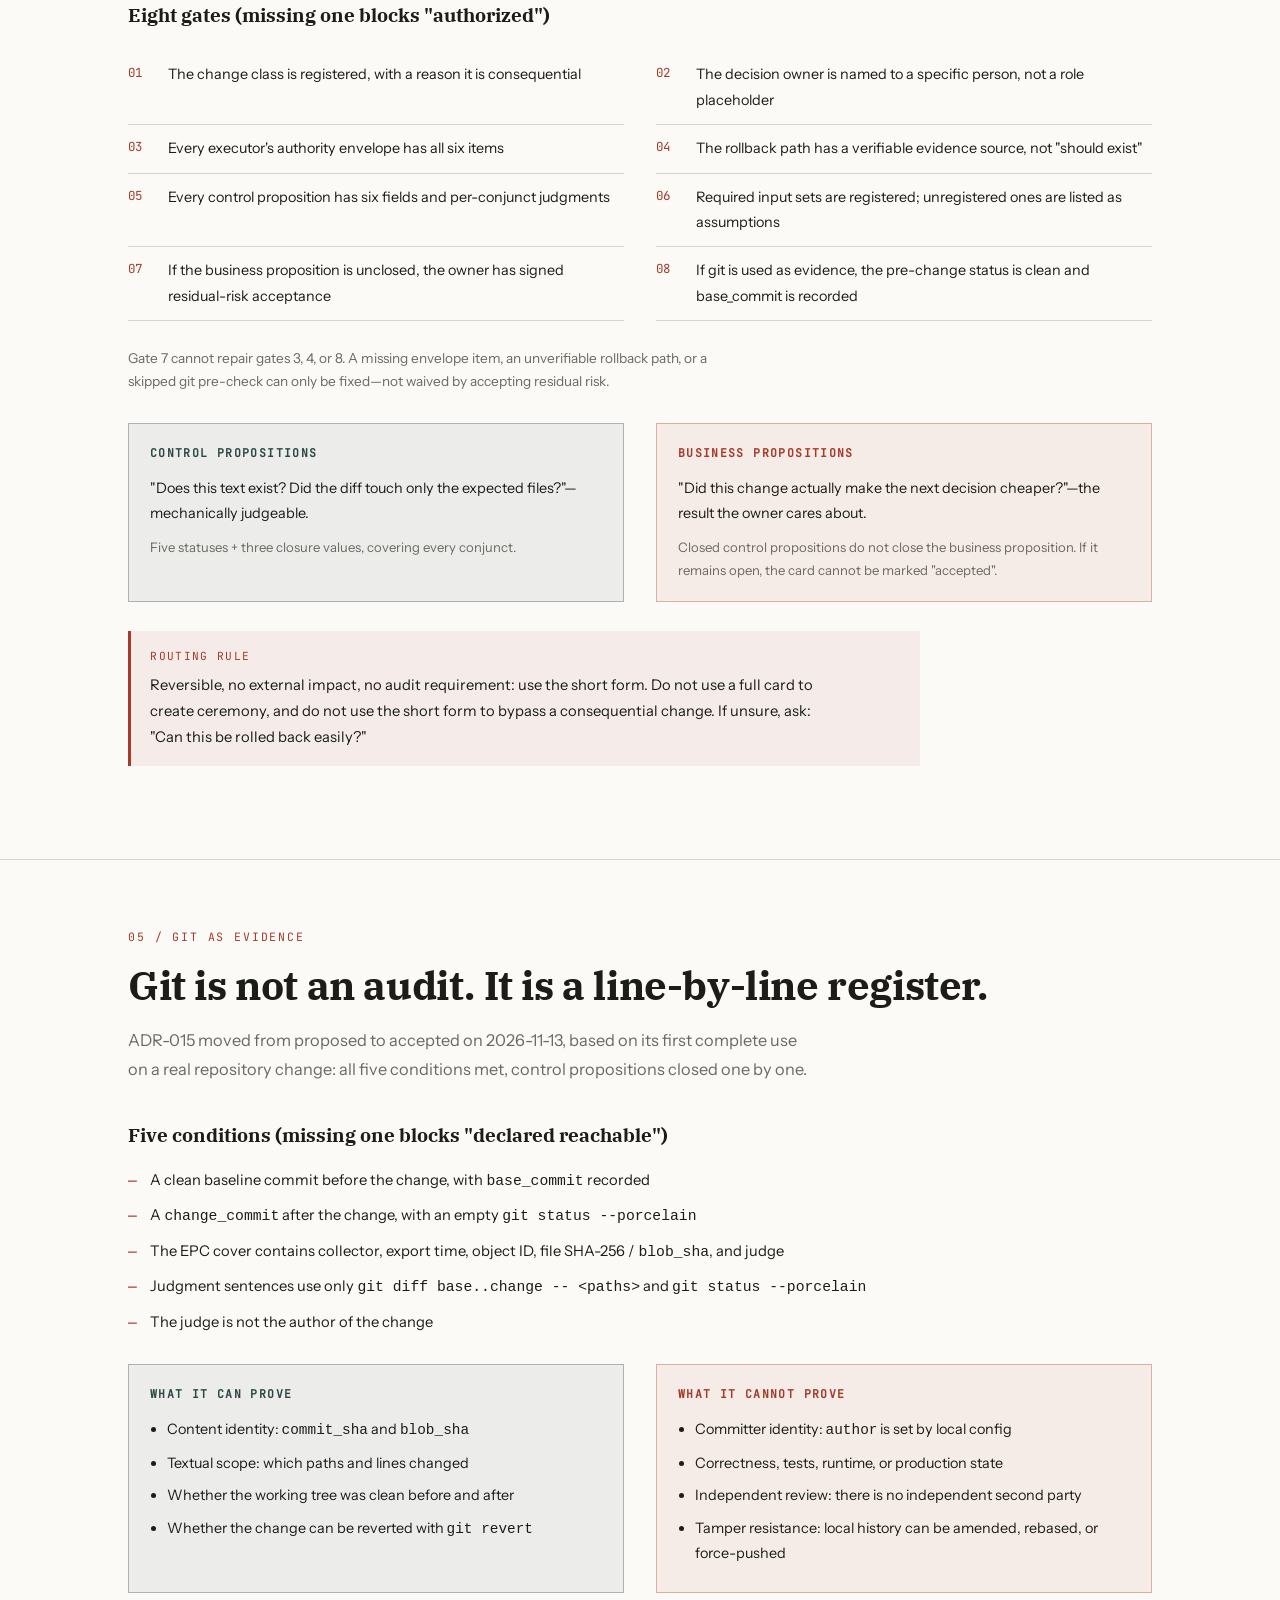
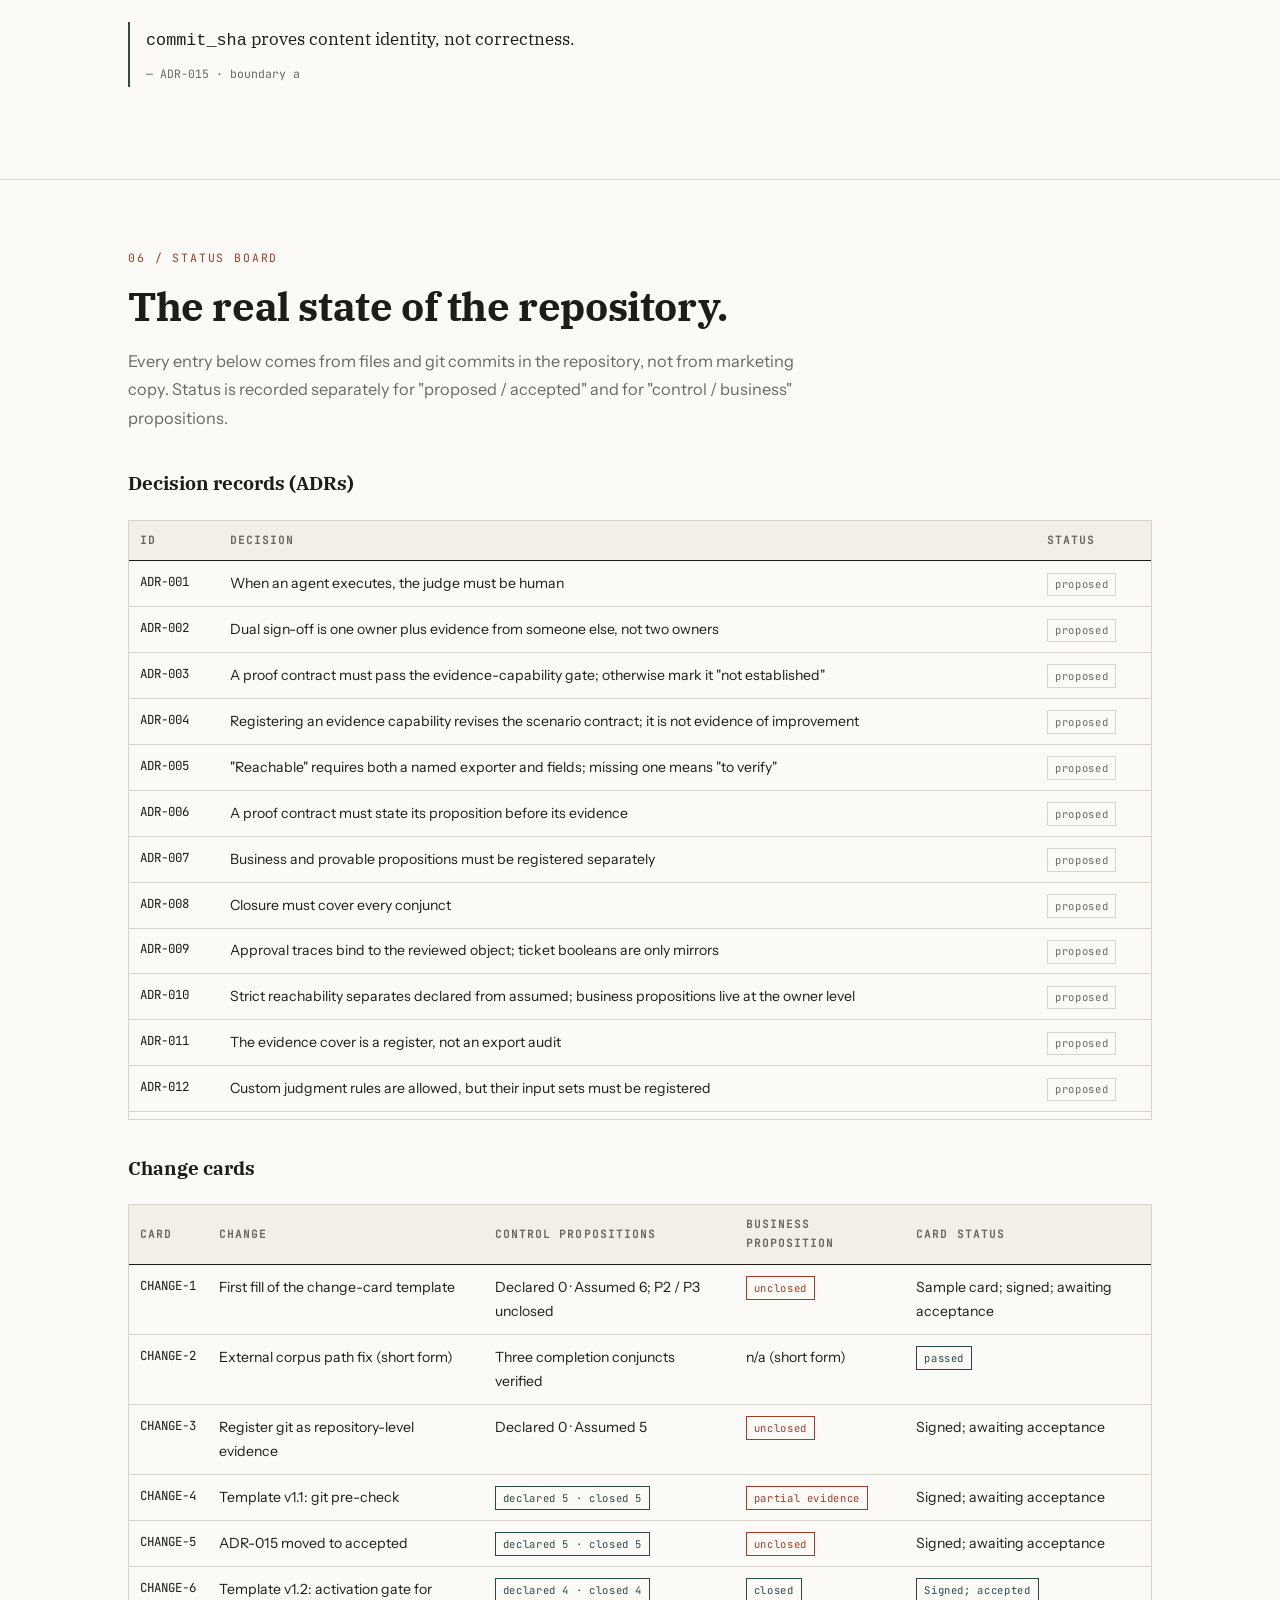
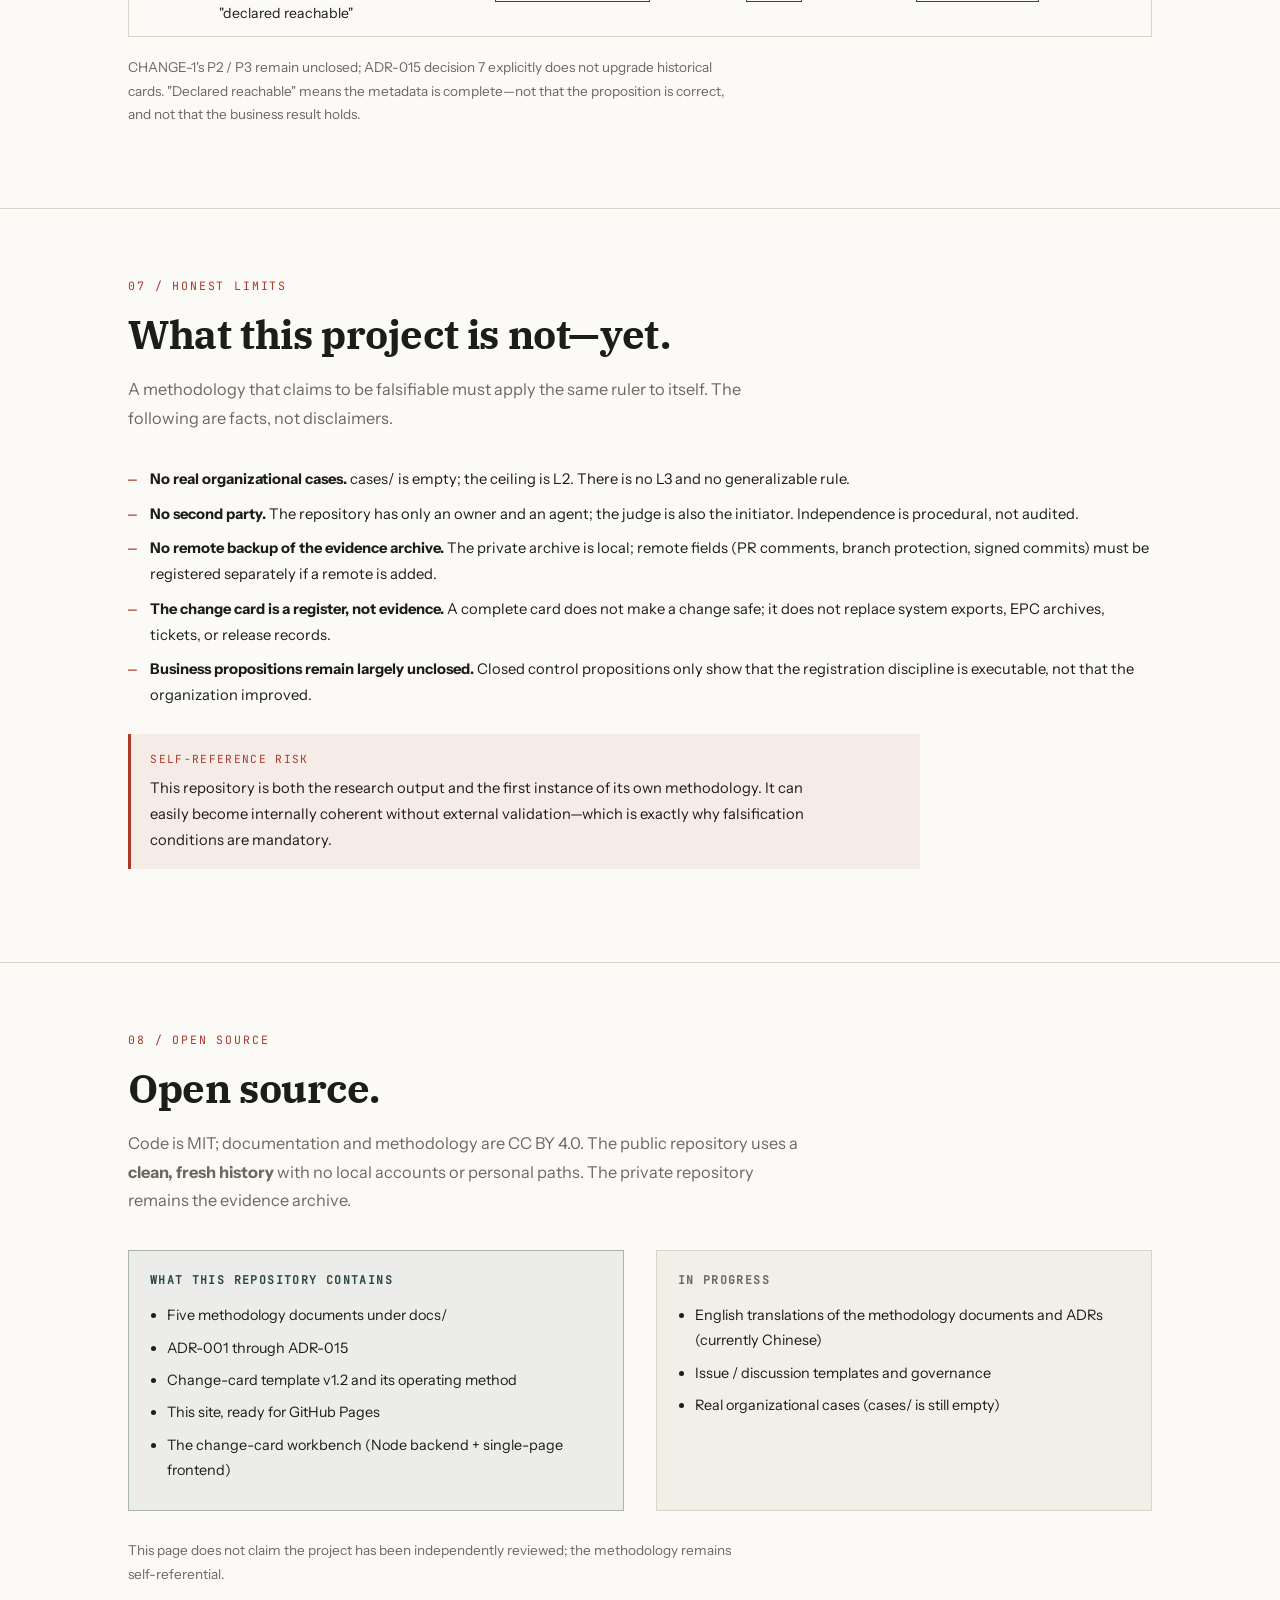
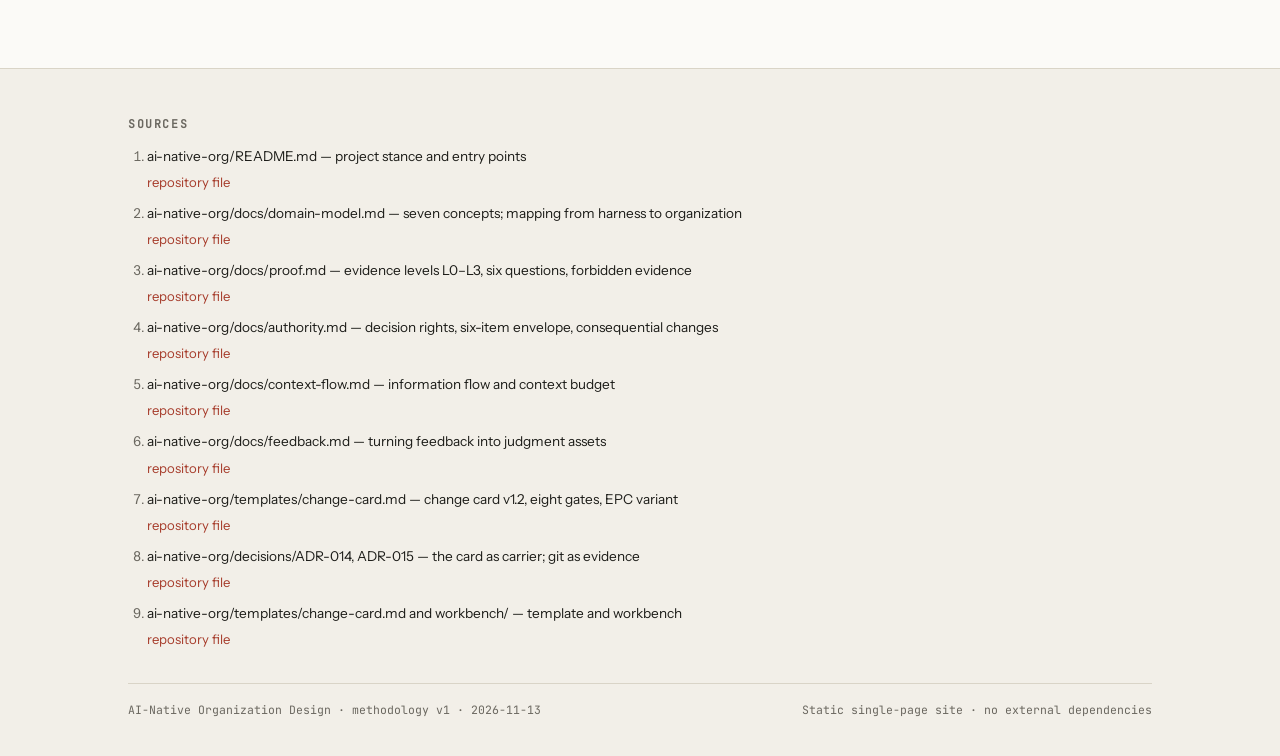
==== commit c083a70c: "看板更新：CHANGE-6 业务命题闭合、卡升已验收（盲测验证 v1.2 门槛段）" ====
--- a/site/index.html
+++ b/site/index.html
@@ -388,8 +388,8 @@
             <td class="id">CHANGE-6</td>
             <td>Template v1.2: activation gate for "declared reachable"</td>
             <td><span class="pill ok">declared 4 · closed 4</span></td>
-            <td><span class="pill open">unclosed</span></td>
-            <td>Signed; awaiting acceptance</td>
+            <td><span class="pill ok">closed</span></td>
+            <td><span class="pill ok">Signed; accepted</span></td>
           </tr>
         </tbody>
       </table>
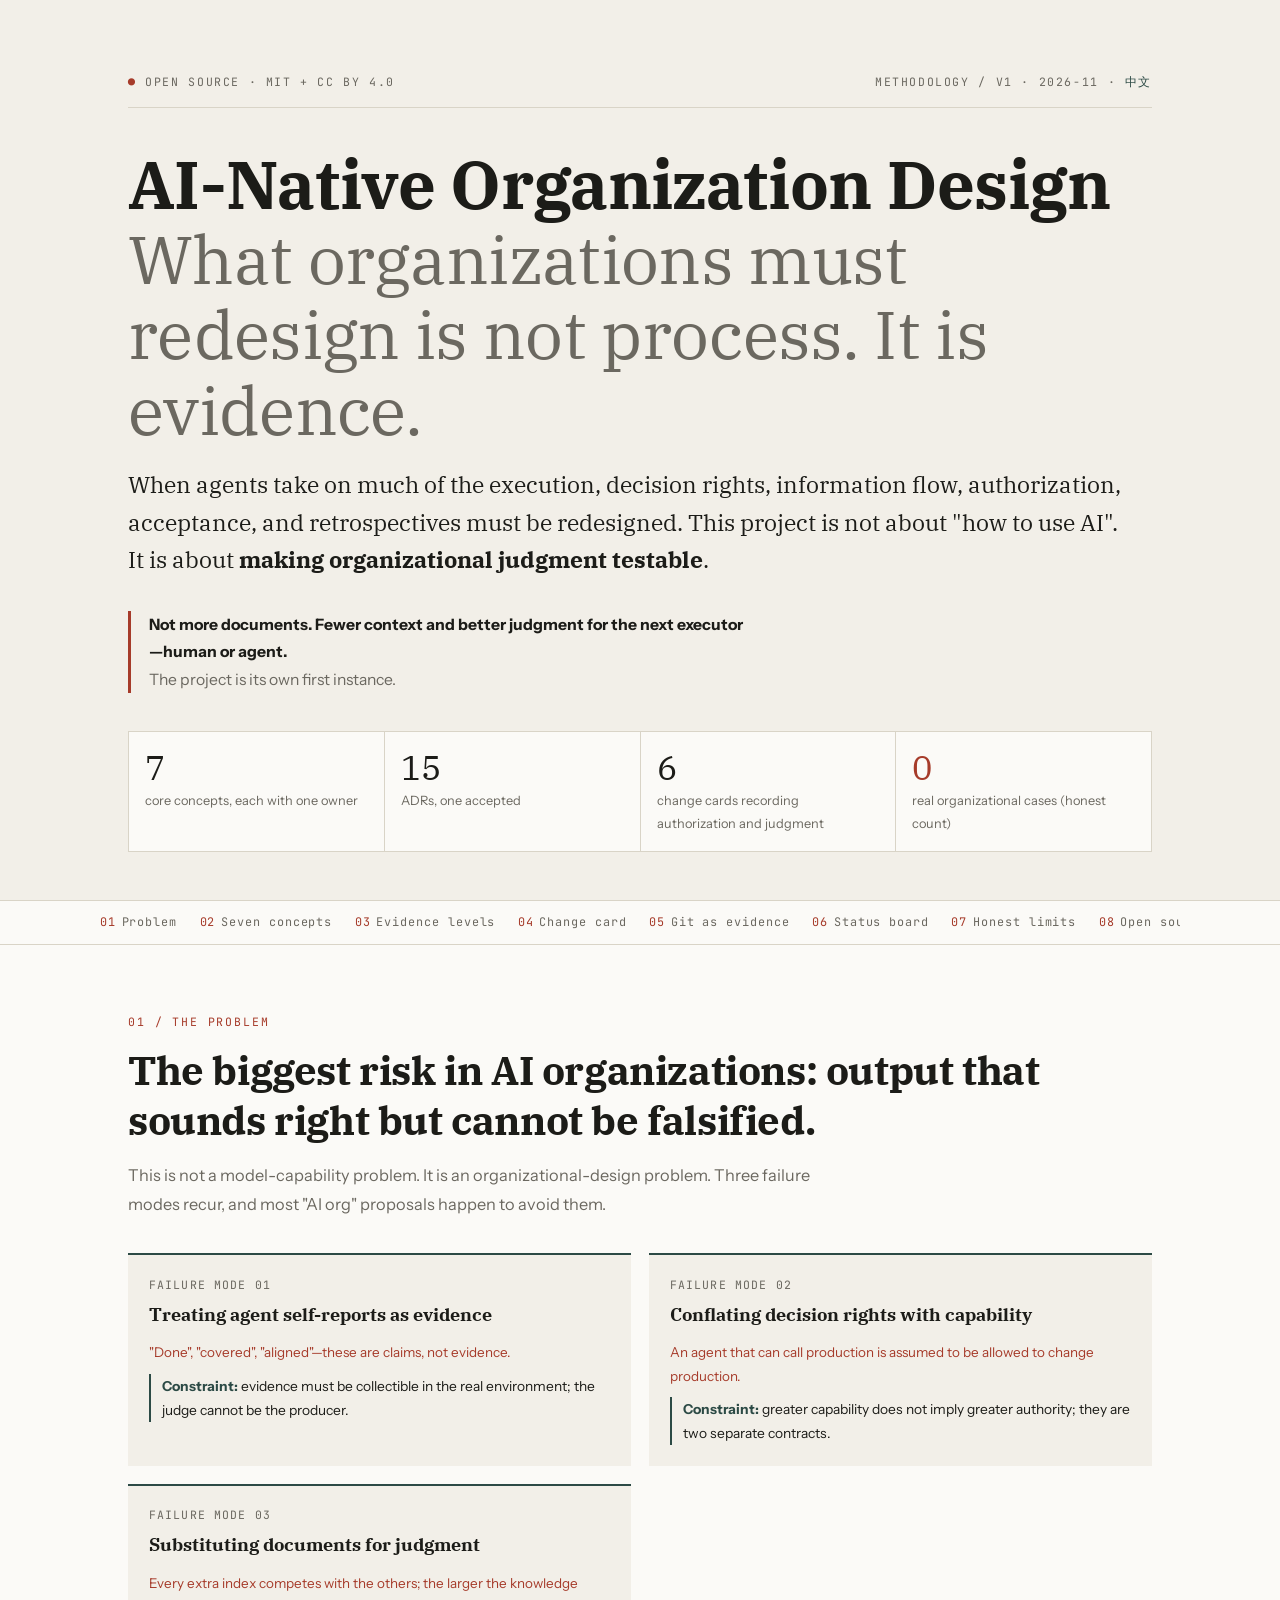
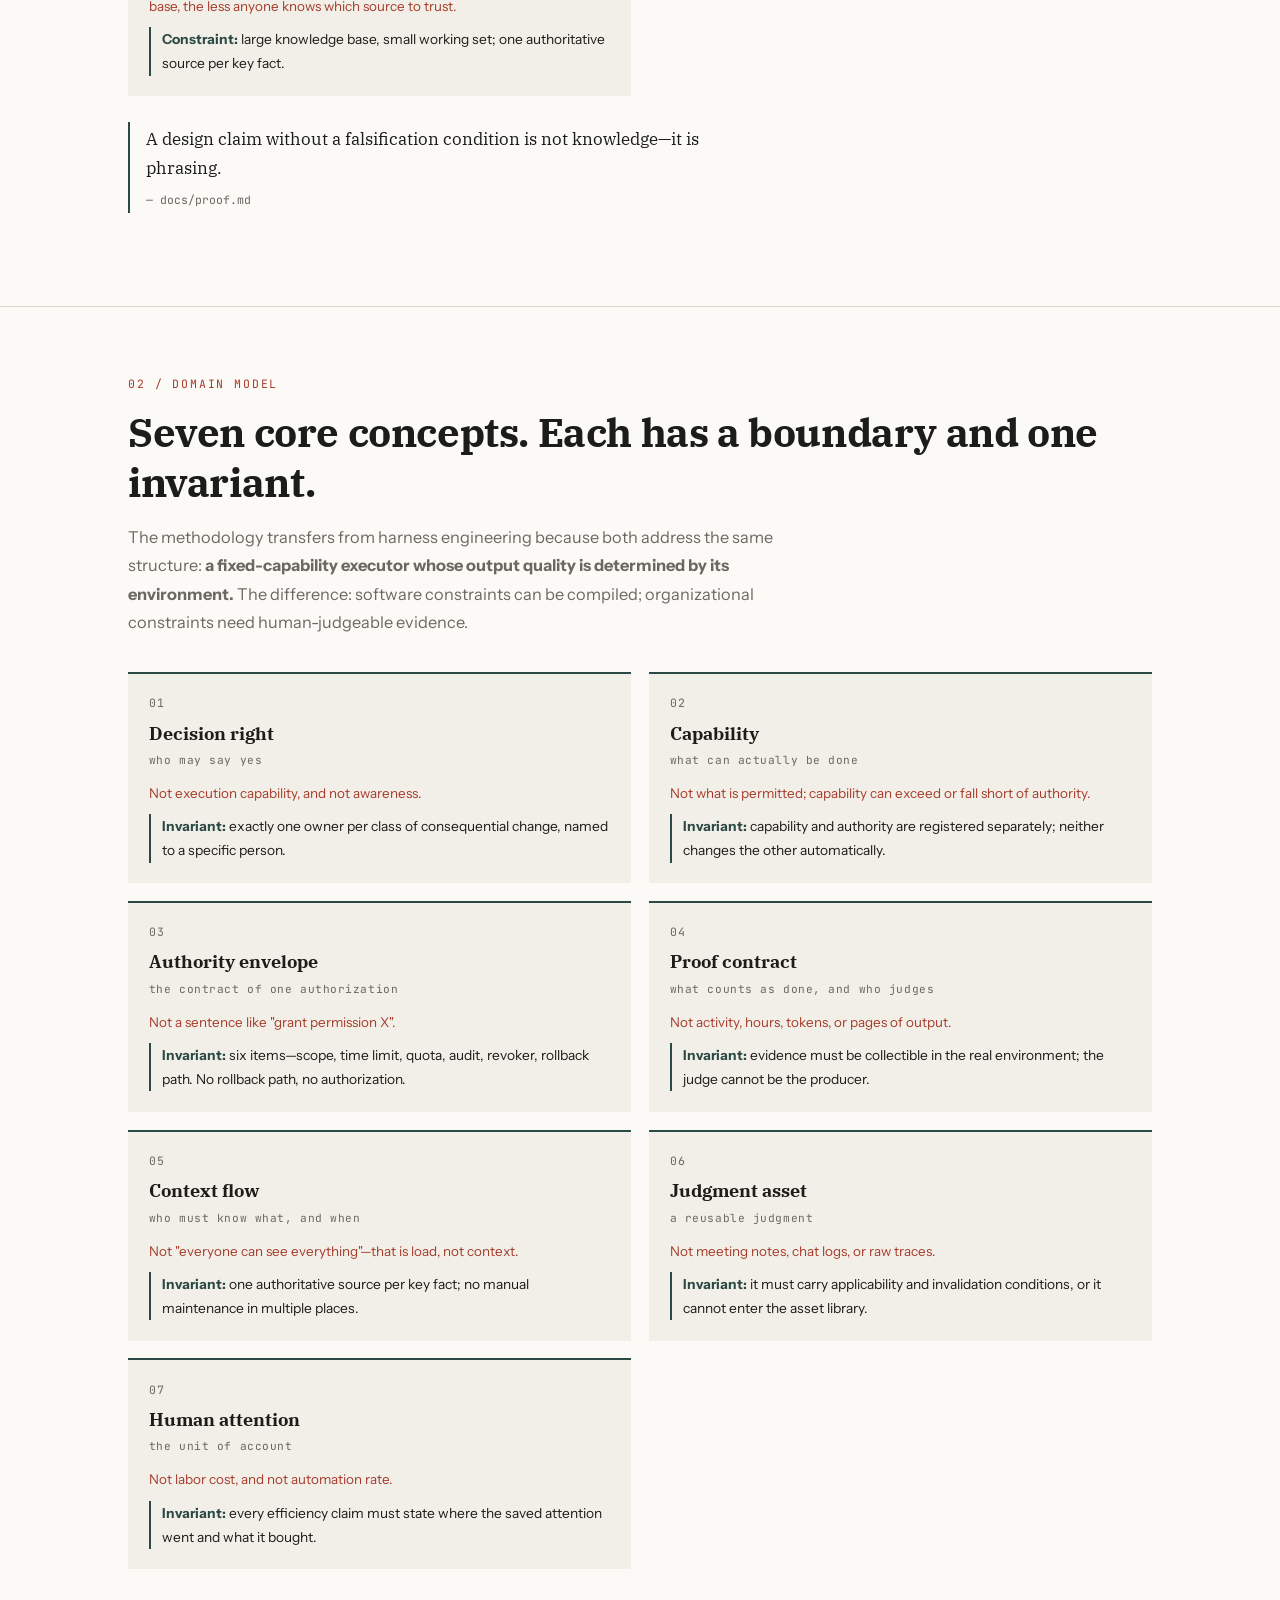
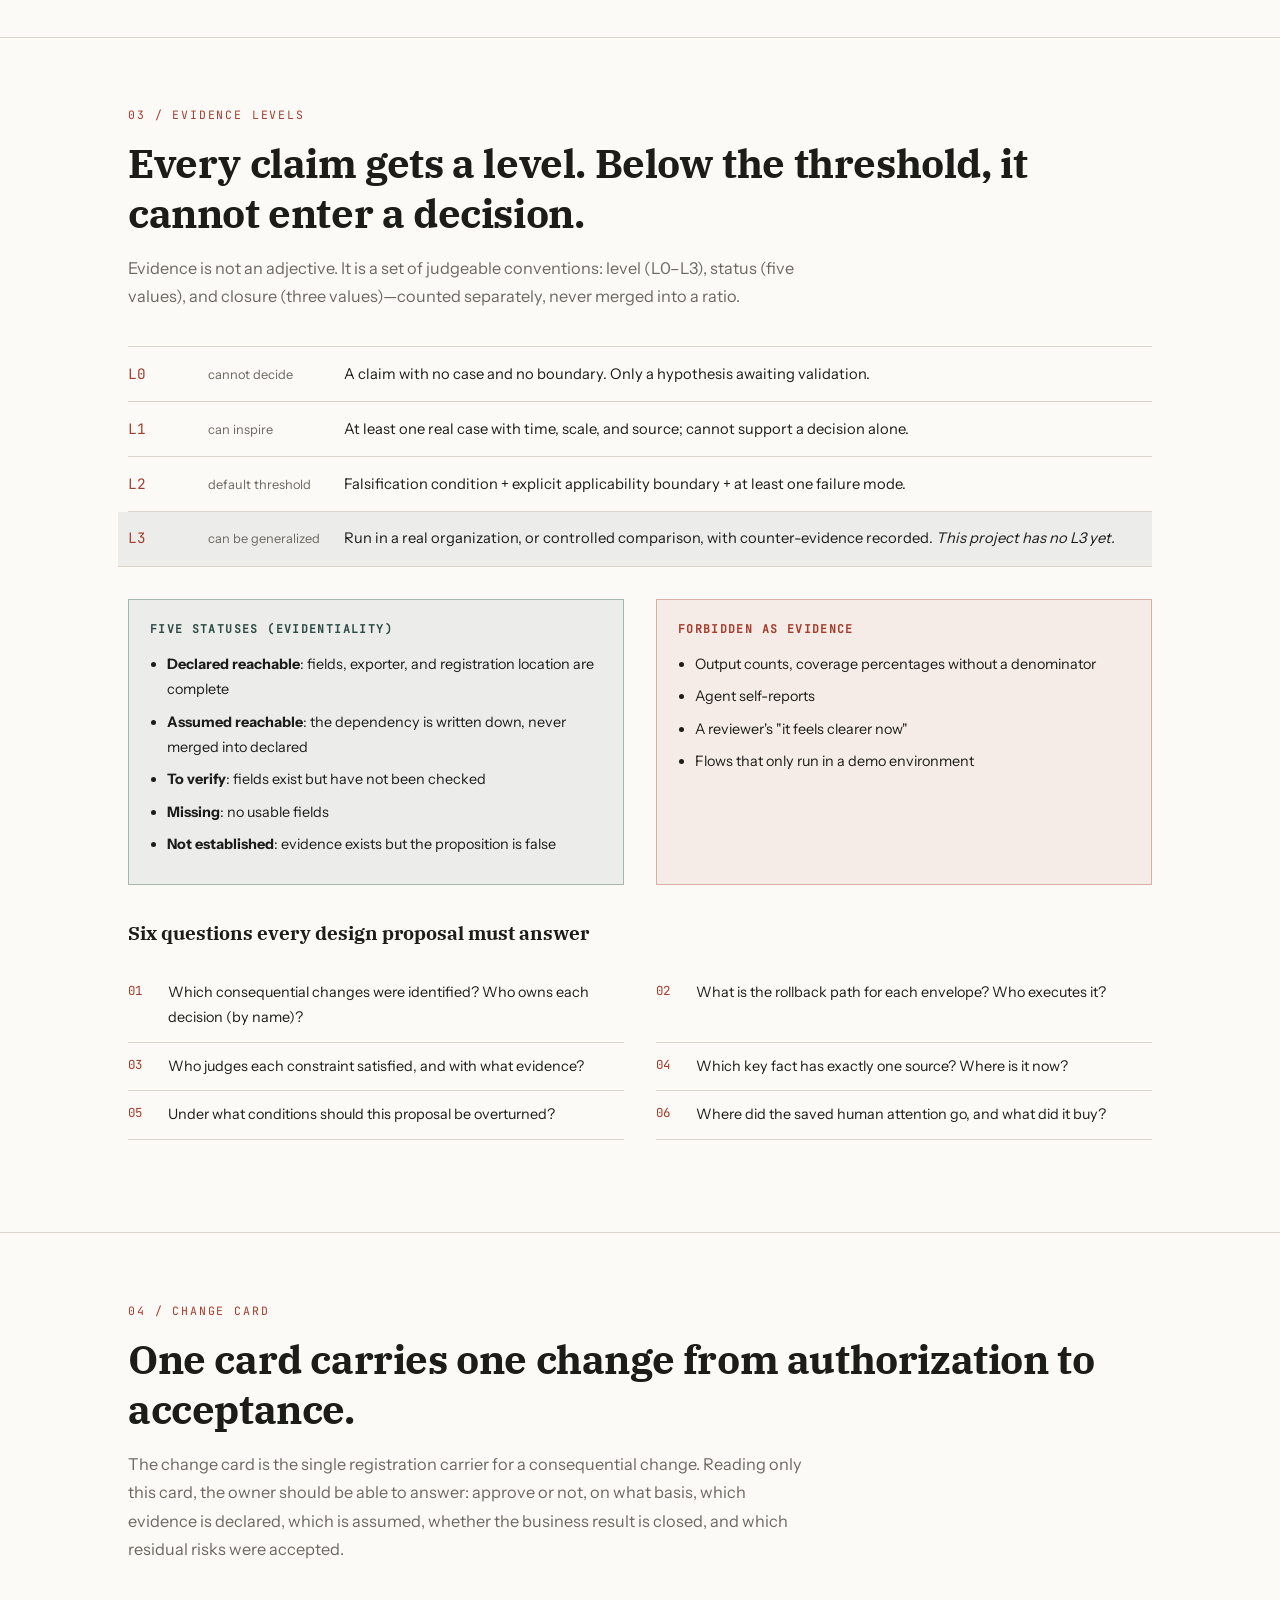
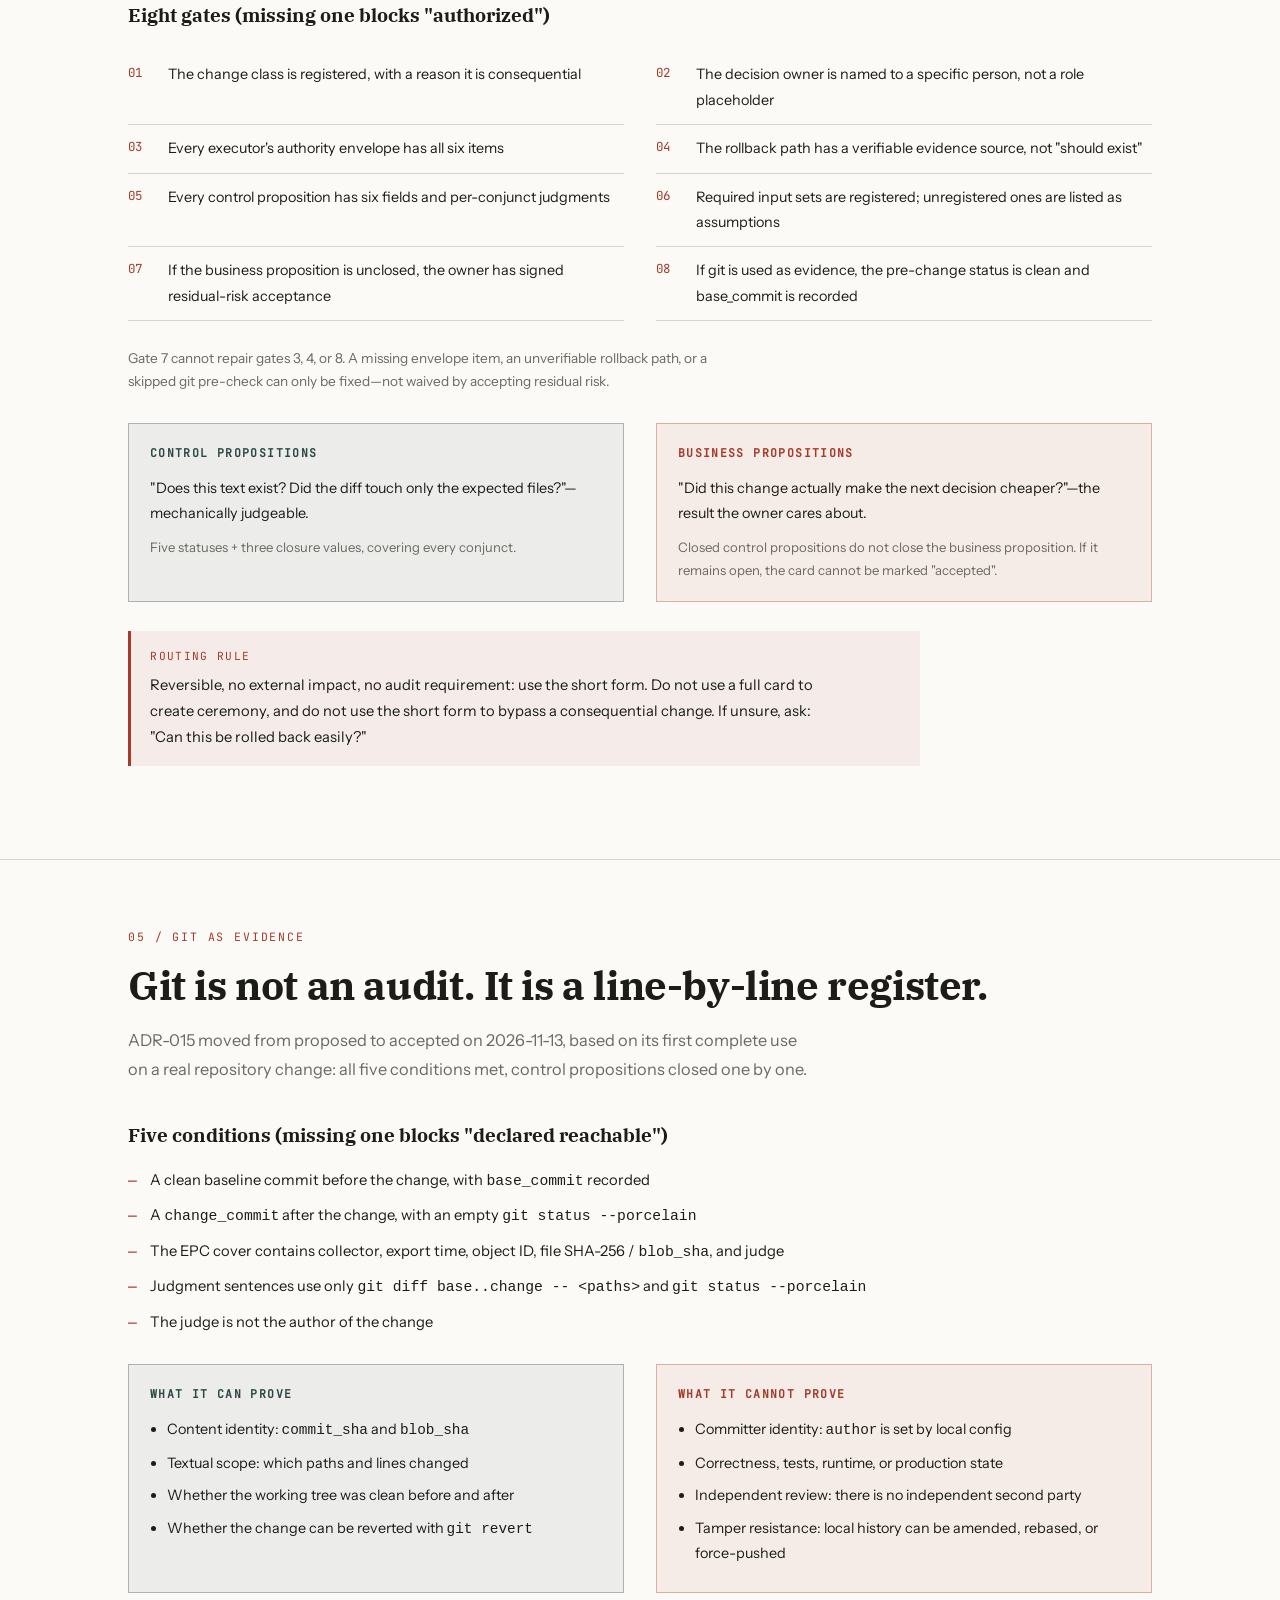
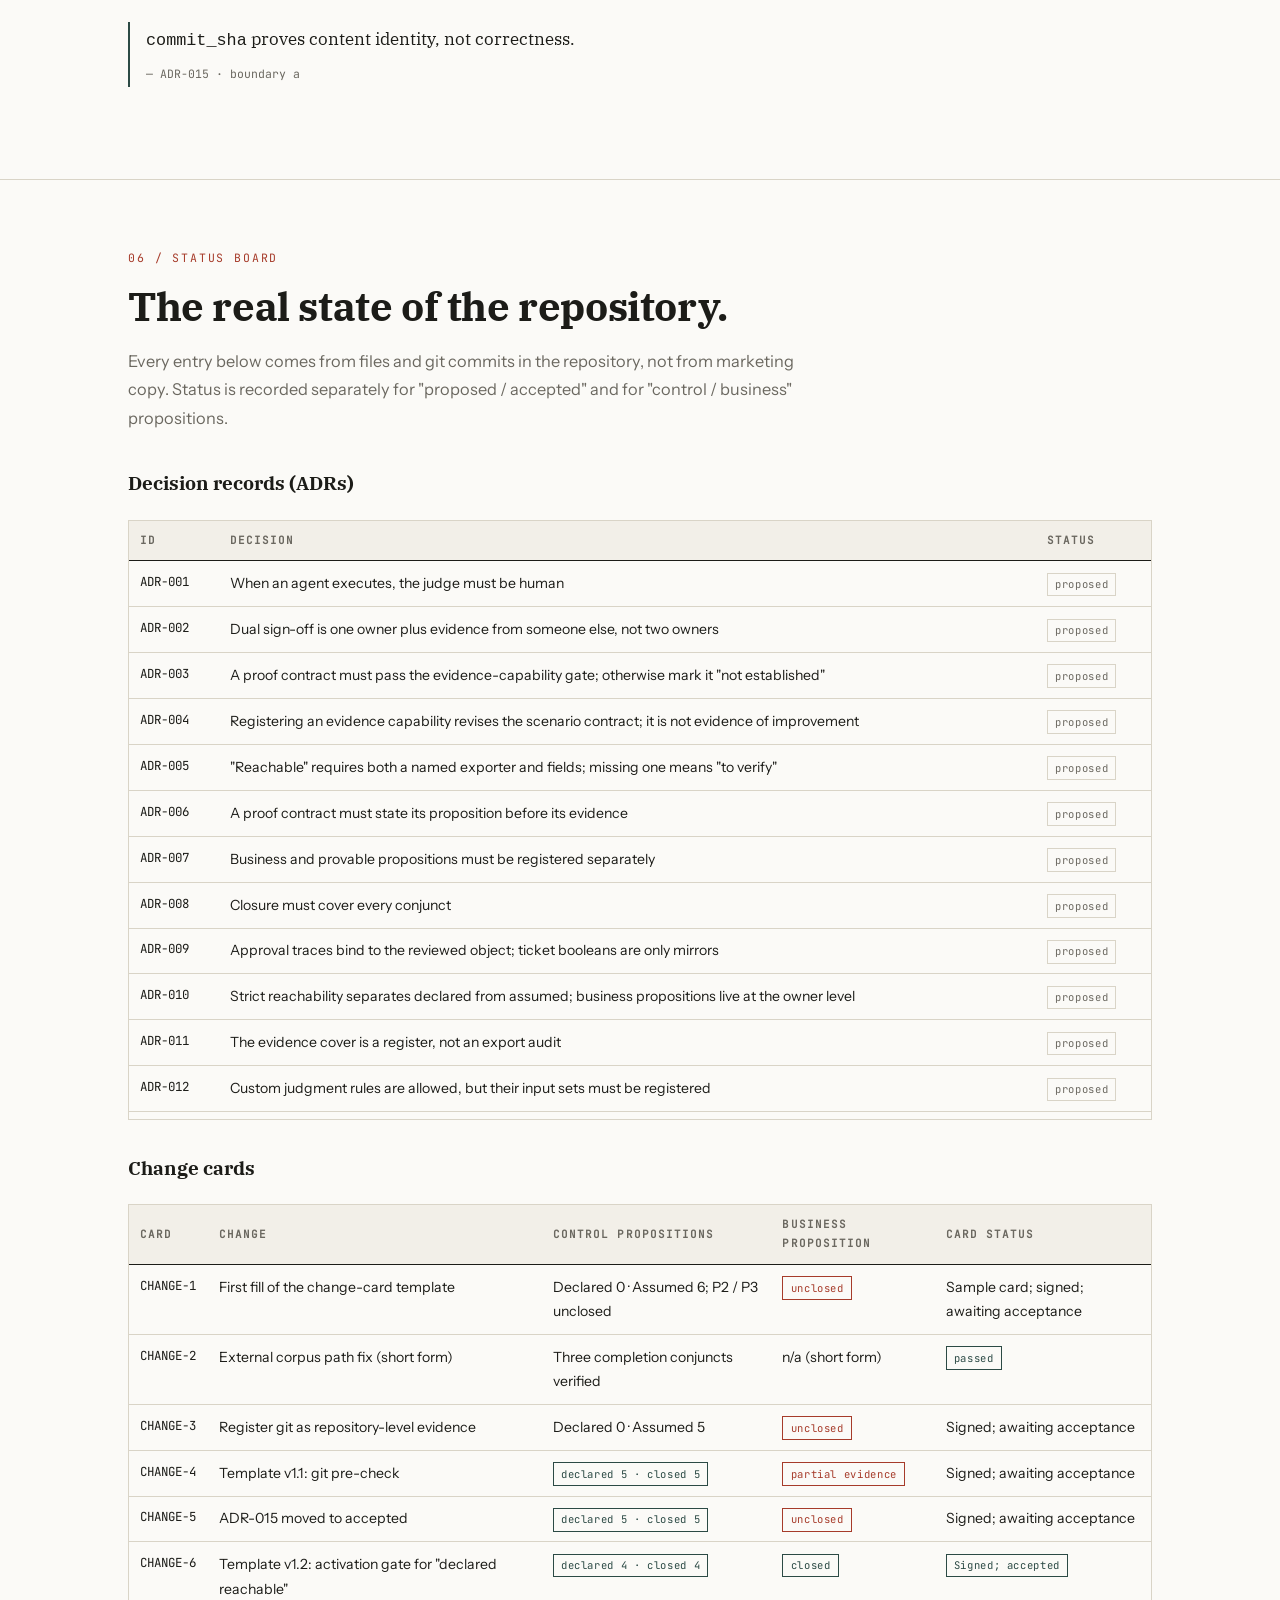
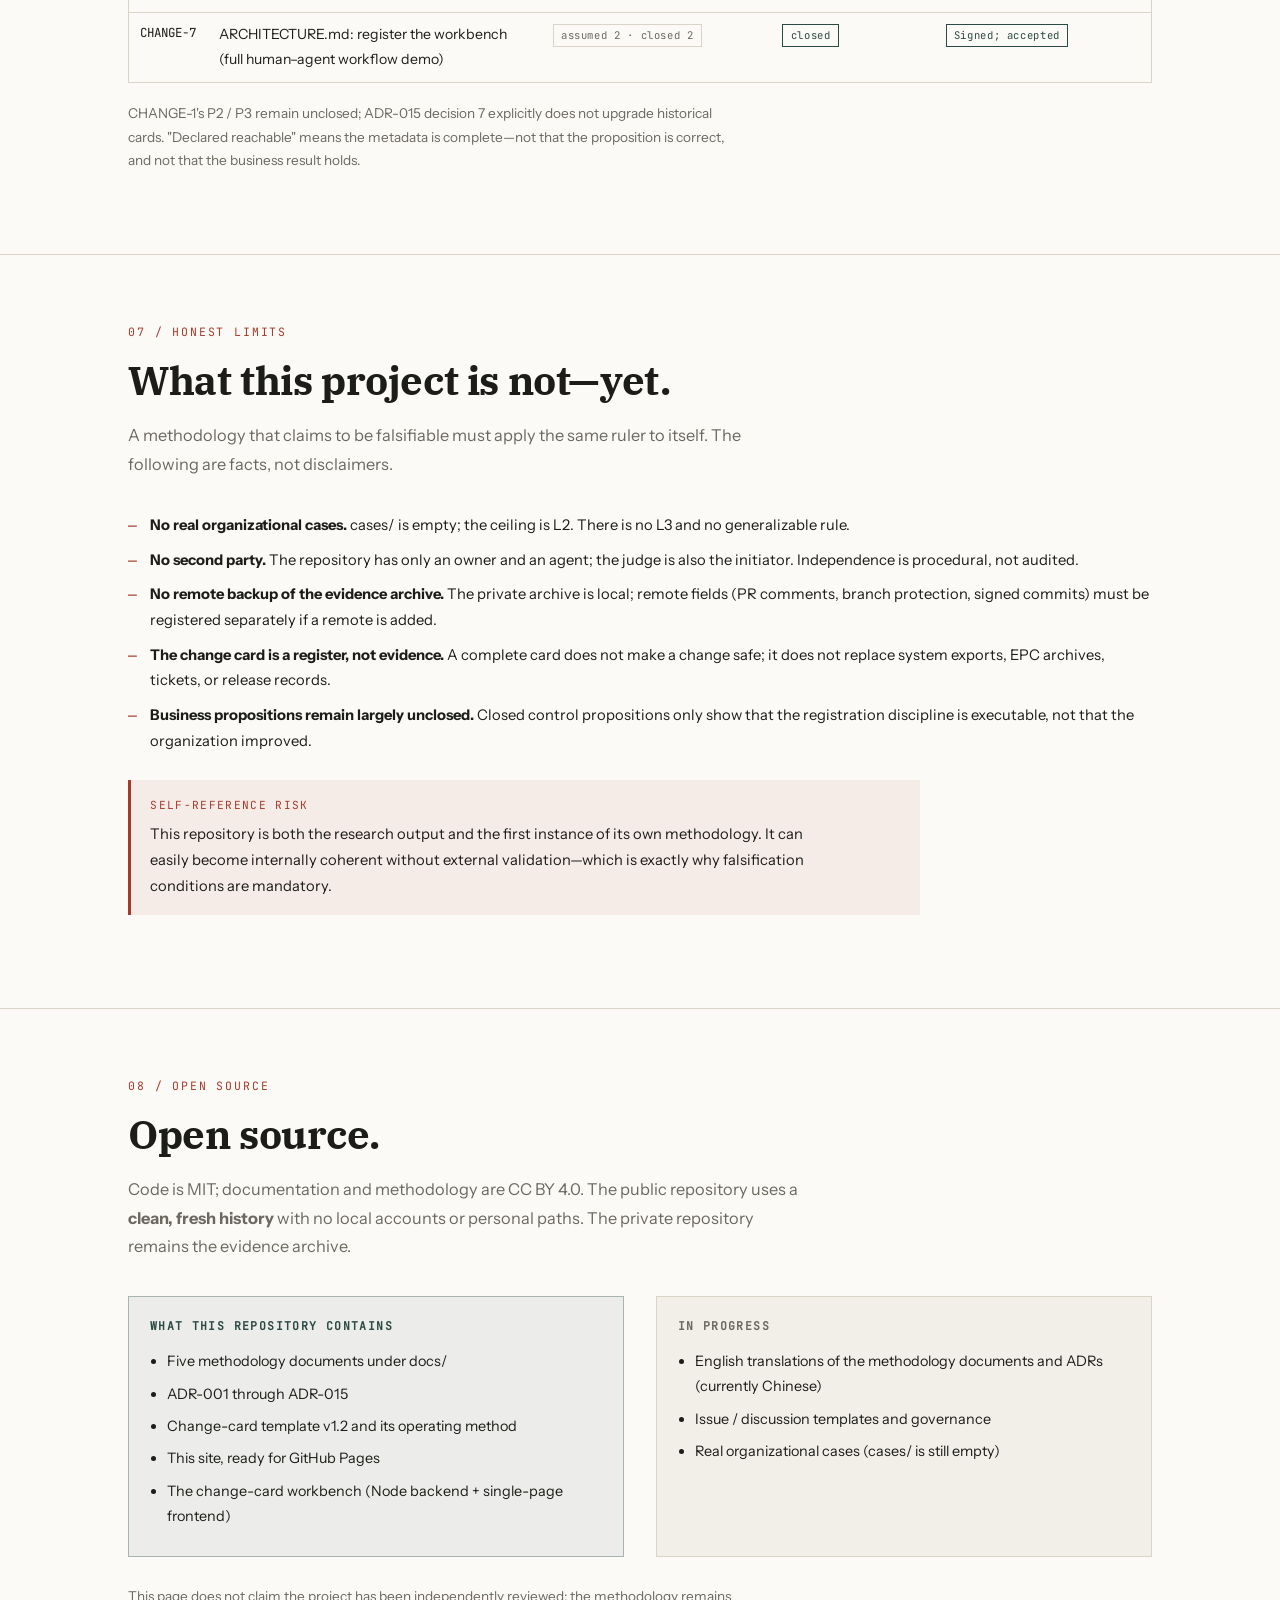
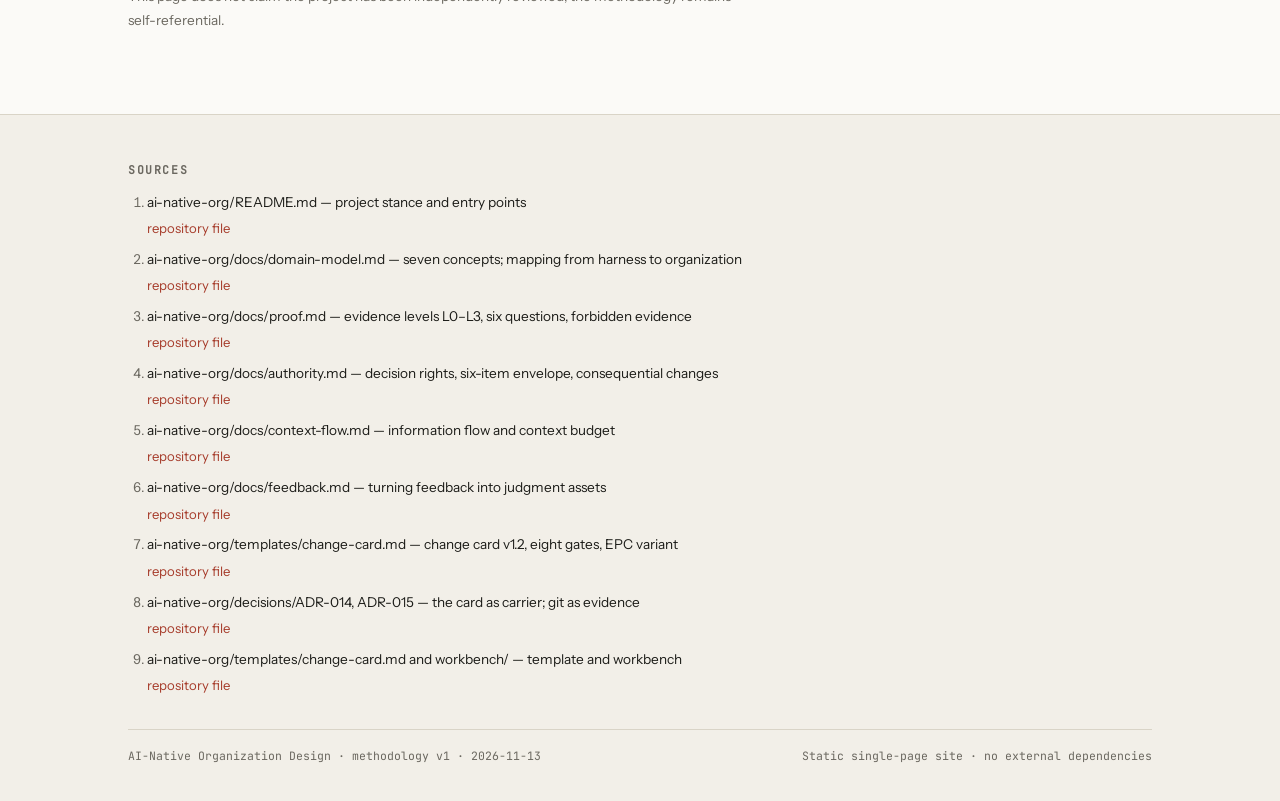
==== commit de434978: "CHANGE-7 落账：主页双版看板加行，README 卡计数 6→7（首张经判定模式验收的卡）" ====
--- a/site/index.html
+++ b/site/index.html
@@ -391,6 +391,13 @@
             <td><span class="pill ok">closed</span></td>
             <td><span class="pill ok">Signed; accepted</span></td>
           </tr>
+          <tr>
+            <td class="id">CHANGE-7</td>
+            <td>ARCHITECTURE.md: register the workbench (full human–agent workflow demo)</td>
+            <td><span class="pill">assumed 2 · closed 2</span></td>
+            <td><span class="pill ok">closed</span></td>
+            <td><span class="pill ok">Signed; accepted</span></td>
+          </tr>
         </tbody>
       </table>
     </div>
